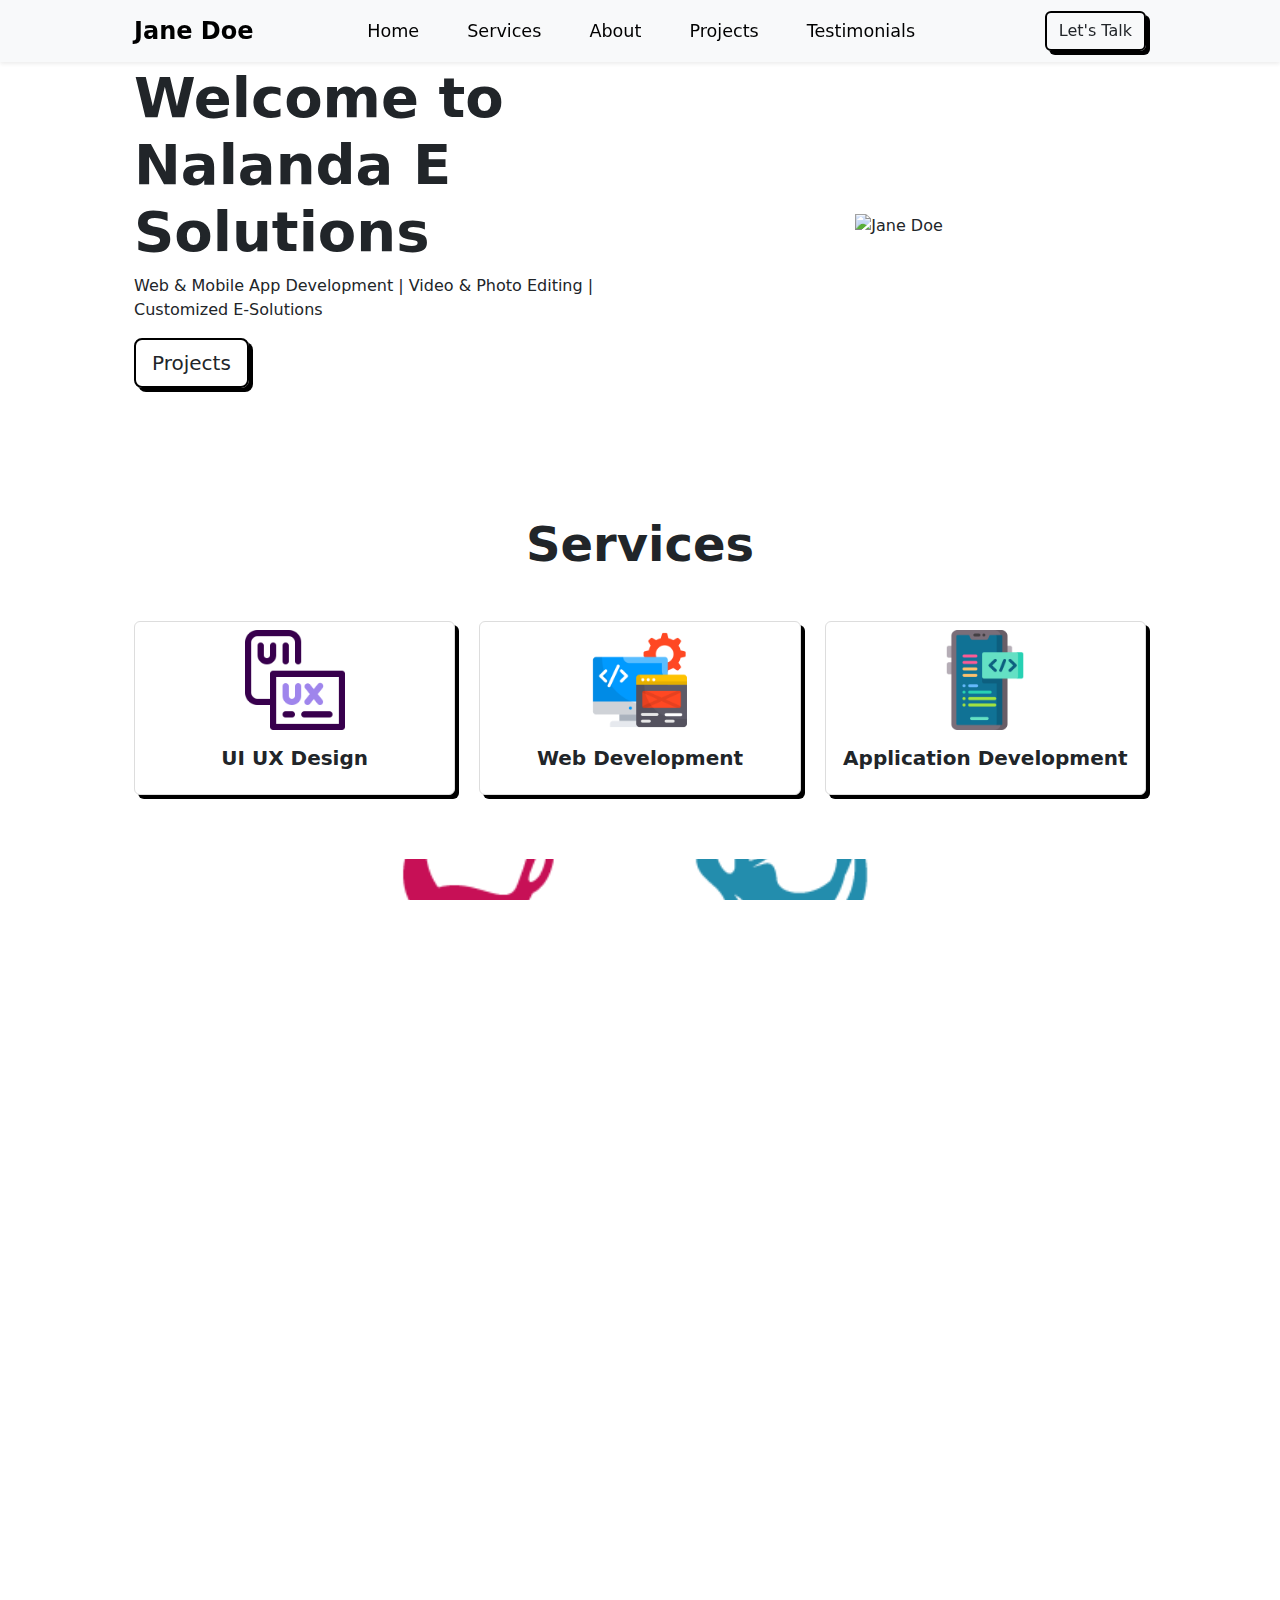
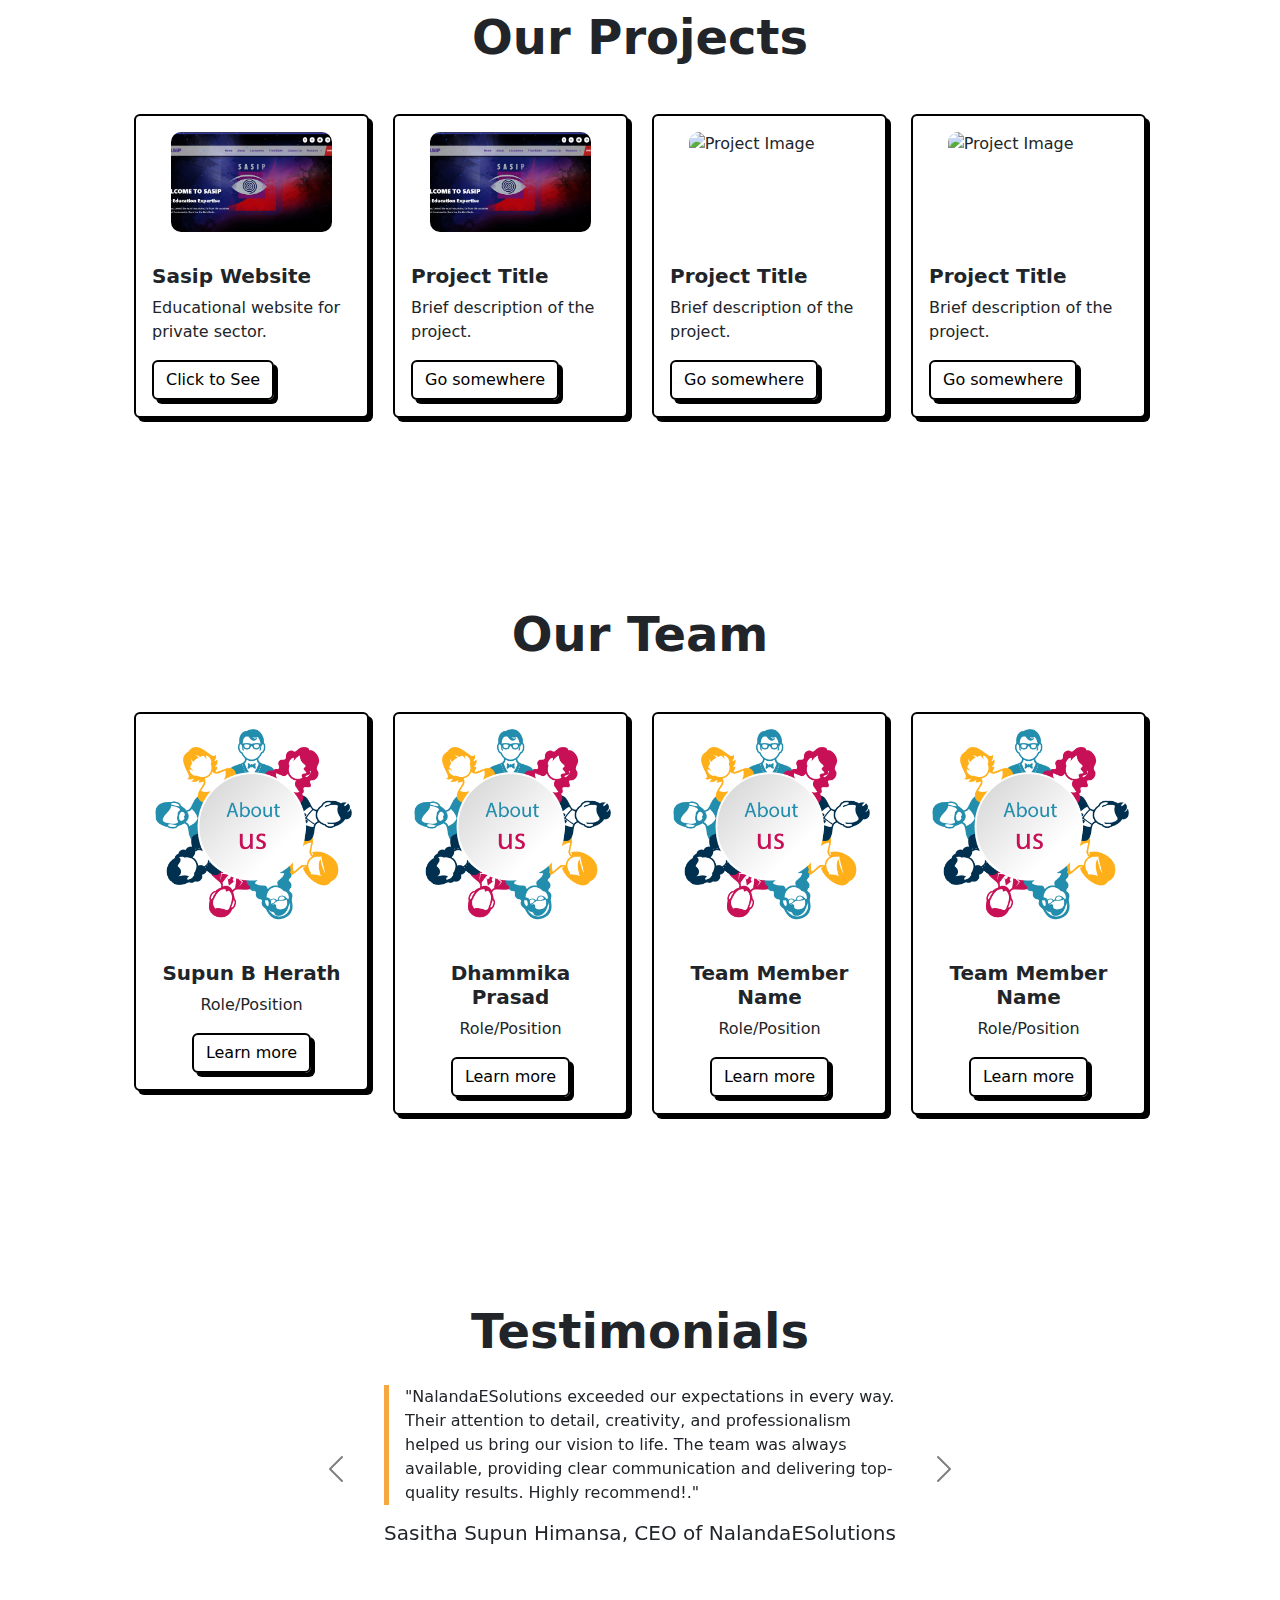
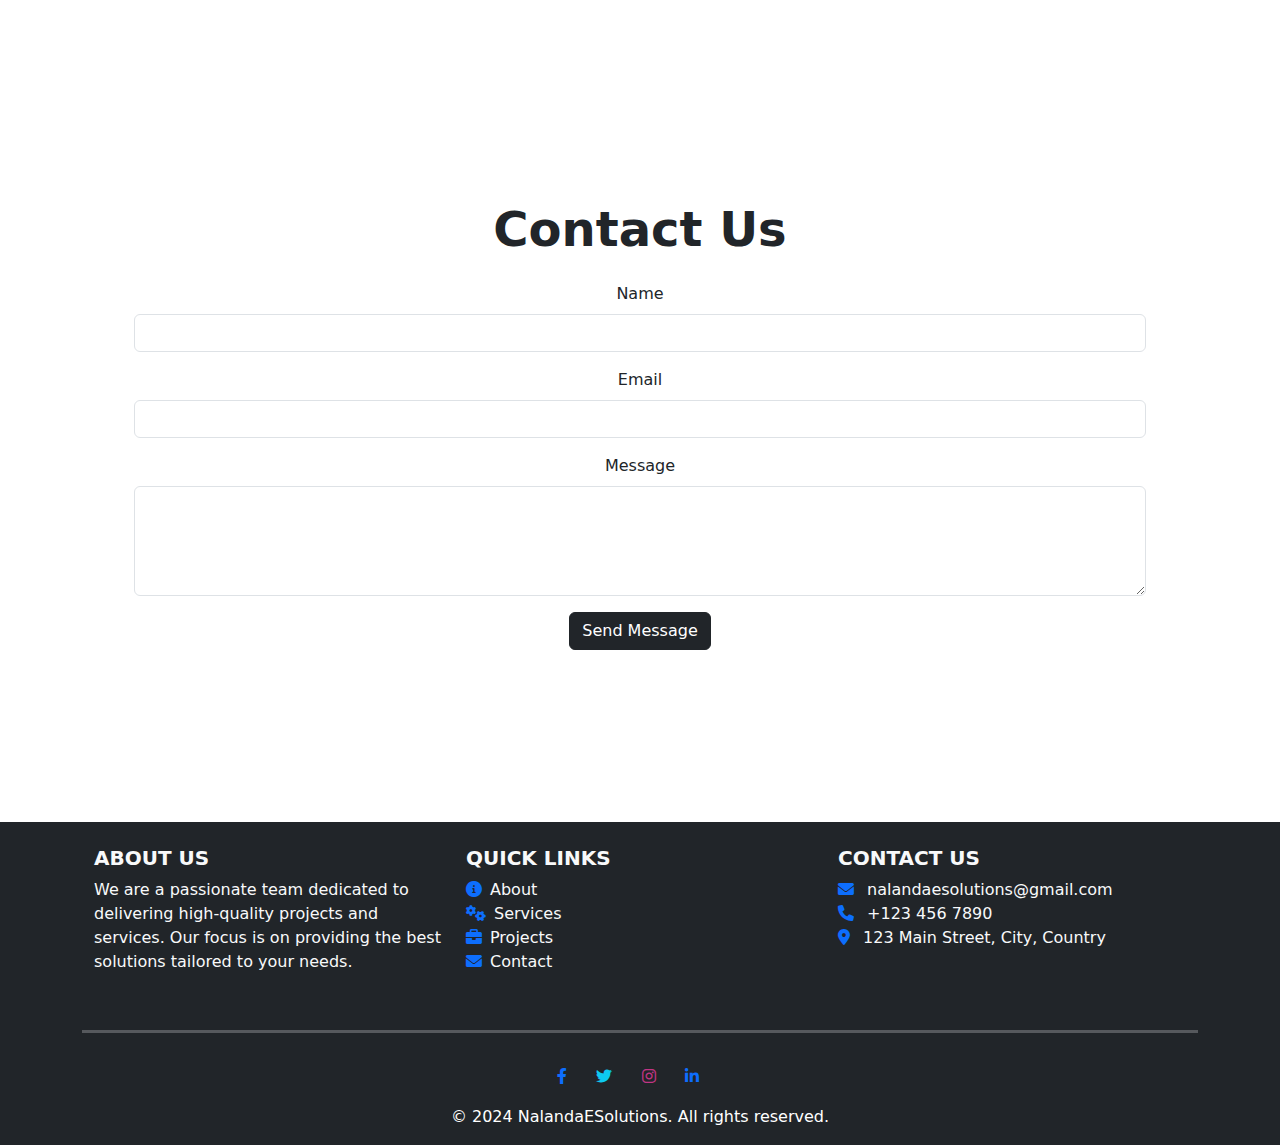
==== index.html @ 792a43df "dh" ====
<!DOCTYPE html>
<html lang="en">
  <head>
    <meta charset="UTF-8" />
    <meta name="viewport" content="width=device-width, initial-scale=1.0" />
    <title>Jane Doe - Portfolio</title>
    <link
      rel="stylesheet"
      href="https://cdn.jsdelivr.net/npm/bootstrap@5.3.0-alpha1/dist/css/bootstrap.min.css"
    />
    <link
      rel="stylesheet"
      href="https://cdn.jsdelivr.net/npm/bootstrap-icons@1.5.0/font/bootstrap-icons.css"
    />
    <link
      rel="stylesheet"
      href="https://cdnjs.cloudflare.com/ajax/libs/font-awesome/6.0.0-beta3/css/all.min.css"
    />
    <link rel="stylesheet" href="styles/styles.css" />
    <link rel="stylesheet" href="styles/heroStyles.scss" />

    <style>
      .services .card {
        text-align: center;
        border: 1px solid #ddd;
        transition: transform 0.2s;
      }

      .services .card:hover {
        transform: scale(1.05);
      }

      .about,
      .projects,
      .testimonials,
      .contact {
        padding: 60px 0;
      }

      footer {
        background-color: #e9ecef;
      }
    </style>
  </head>

  <body>
    <nav class="navbar navbar-expand-lg fixed-top shadow-sm bg-light">
      <div class="container-lg">
        <a class="navbar-brand fw-bold" href="#">Jane Doe</a>
        <button
          class="navbar-toggler"
          type="button"
          data-bs-toggle="collapse"
          data-bs-target="#navbarNav"
          aria-controls="navbarNav"
          aria-expanded="false"
          aria-label="Toggle navigation"
        >
          <span class="navbar-toggler-icon"></span>
        </button>
        <div class="collapse navbar-collapse" id="navbarNav">
          <ul class="navbar-nav mx-auto">
            <li class="nav-item">
              <a class="nav-link active" aria-current="page" href="#hero"
                >Home</a
              >
            </li>
            <li class="nav-item">
              <a class="nav-link" href="#services">Services</a>
            </li>
            <li class="nav-item">
              <a class="nav-link" href="#about">About</a>
            </li>
            <li class="nav-item">
              <a class="nav-link" href="#projects">Projects</a>
            </li>
            <li class="nav-item">
              <a class="nav-link" href="#testimonials">Testimonials</a>
            </li>
            <li class="nav-item">
              <a class="nav-link d-lg-none" href="#contact">Contact</a>
            </li>
          </ul>
          <a class="btn btn-outline-dark d-none d-lg-block" href="#contact"
            >Let's Talk</a
          >
        </div>
      </div>
    </nav>

    <section class="hero" id="hero">
      <div class="container-lg">
        <div class="row align-items-center">
          <div class="col-sm-6">
            <h2 class="display-4 fw-bold">
              Welcome to <br />
              Nalanda E Solutions
            </h2>
            <p>
              Web & Mobile App Development | Video & Photo Editing | Customized
              E-Solutions
            </p>
            <button class="btn btn-outline-dark btn-lg">Projects</button>
          </div>
          <div class="col-sm-6 text-center">
            <img src="./images//h1.svg" class="img-fluid" alt="Jane Doe" />
          </div>
        </div>
      </div>
    </section>

    <section class="services" id="services">
      <div class="container">
        <h2 class="display-5 fw-bold mb-4">Services</h2>
        <div class="row">
          <div class="col-lg col-sm-6 mt-4">
            <div class="card">
              <div class="d-flex justify-content-center pt-2">
                <img
                  class="bi bi-cup-hot-fill"
                  style="font-size: 40px"
                  src="./images/ui-ux.png"
                  alt=""
                  width="100px"
                  srcset=""
                />
              </div>

              <div class="card-body">
                <h5 class="card-title fw-bold">UI UX  Design</h5>
              
              </div>
            </div>
          </div>
          <div class="col-lg col-sm-6 mt-4">
            <div class="card">
              <div class="d-flex justify-content-center pt-2">
                <img
                  class="bi bi-cup-hot-fill"
                  style="font-size: 40px"
                  src="./images/webdesign.png"
                  alt=""
                  width="100px"
                  srcset=""
                />
              </div>

              <div class="card-body">
                <h5 class="card-title fw-bold">Web Development</h5>
              </div>
            </div>
          </div>
          <div class="col-lg col-sm-6 mt-4">
            <div class="card">
              <div class="d-flex justify-content-center pt-2">
                <img
                  class="bi bi-cup-hot-fill"
                  style="font-size: 40px"
                  src="./images/appDevelopment.png"
                  alt=""
                  width="100px"
                  srcset=""
                />
              </div>

              <div class="card-body">
                <h5 class="card-title fw-bold">Application Development</h5>
              </div>
            </div>
          </div>
        </div>
      </div>
    </section>

    <section class="about" id="about">
      <div class="container">
        <h2 class="display-5 fw-bold mb-4">About Us</h2>
        <p>
          Welcome to NalandaESolutions, where creativity meets innovation. We
          are a passionate team committed to delivering high-quality projects
          that make a lasting impact. Our goal is to provide cutting-edge
          solutions tailored to your unique needs. Whether it's web development,
          mobile app development, design, or consulting, we strive to exceed
          expectations and help our clients succeed in a constantly evolving
          digital landscape.
        </p>
        <p>
          At the core of our mission is a dedication to quality, collaboration,
          and customer satisfaction. We take pride in building innovative
          digital solutions that meet the highest standards. Let us help you
          turn your vision into reality with products and services that truly
          stand out. Together, we can transform your ideas into something
          remarkable.
        </p>
      </div>
    </section>

    <section class="projects" id="projects">
      <div class="container">
        <h2 class="display-5 fw-bold mb-4">Our Projects</h2>
        <div class="row">
          <div class="col-lg col-sm-6 mt-4">
            <div class="card">
              <img
                src="./images//sasip.png"
                class="card-img-top"
                alt="Project Image"
              />
              <div class="card-body">
                <h5 class="card-title fw-bold">Sasip Website</h5>
                <p class="card-text">Educational website for private sector.</p>
                <a href="#" class="btn btn-outline-dark">Click to See</a>
              </div>
            </div>
          </div>
          <div class="col-lg col-sm-6 mt-4">
            <div class="card">
              <img
                src="./images/sasip.png"
                class="card-img-top"
                alt="Project Image"
              />
              <div class="card-body">
                <h5 class="card-title fw-bold">Project Title</h5>
                <p class="card-text">Brief description of the project.</p>
                <a href="#" class="btn btn-outline-dark">Go somewhere</a>
              </div>
            </div>
          </div>
          <div class="col-lg col-sm-6 mt-4">
            <div class="card">
              <img
                src="https://codingyaar.com/wp-content/uploads/image-plcaeholder.png"
                class="card-img-top"
                alt="Project Image"
              />
              <div class="card-body">
                <h5 class="card-title fw-bold">Project Title</h5>
                <p class="card-text">Brief description of the project.</p>
                <a href="#" class="btn btn-outline-dark">Go somewhere</a>
              </div>
            </div>
          </div>
          <div class="col-lg col-sm-6 mt-4">
            <div class="card">
              <img
                src="https://codingyaar.com/wp-content/uploads/image-plcaeholder.png"
                class="card-img-top"
                alt="Project Image"
              />
              <div class="card-body">
                <h5 class="card-title fw-bold">Project Title</h5>
                <p class="card-text">Brief description of the project.</p>
                <a href="#" class="btn btn-outline-dark">Go somewhere</a>
              </div>
            </div>
          </div>
        </div>
      </div>
    </section>

    <section class="team" id="team">
      <div class="container">
        <h2 class="display-5 fw-bold mb-4">Our Team</h2>
        <div class="row">
          <!-- Team Member 1 -->
          <div class="col-lg col-sm-6 mt-4">
            <div class="card">
              <img
                src="./images/about-us.png"
                class="card-img-top"
                alt="Team Member Image"
              />
              <div class="card-body">
                <h5 class="card-title fw-bold">Supun B Herath</h5>
                <p class="card-text">Role/Position</p>
                <a href="#" class="btn btn-outline-dark">Learn more</a>
              </div>
            </div>
          </div>
          <!-- Team Member 2 -->
          <div class="col-lg col-sm-6 mt-4">
            <div class="card">
              <img
                src="./images/about-us.png"
                class="card-img-top"
                alt="Team Member Image"
              />
              <div class="card-body">
                <h5 class="card-title fw-bold">Dhammika Prasad</h5>
                <p class="card-text">Role/Position</p>
                <a href="#" class="btn btn-outline-dark">Learn more</a>
              </div>
            </div>
          </div>
          <!-- Team Member 3 -->
          <div class="col-lg col-sm-6 mt-4">
            <div class="card">
              <img
                src="./images/about-us.png"
                class="card-img-top"
                alt="Team Member Image"
              />
              <div class="card-body">
                <h5 class="card-title fw-bold">Team Member Name</h5>
                <p class="card-text">Role/Position</p>
                <a href="#" class="btn btn-outline-dark">Learn more</a>
              </div>
            </div>
          </div>
          <!-- Team Member 4 -->
          <div class="col-lg col-sm-6 mt-4">
            <div class="card">
              <img
                src="./images/about-us.png"
                class="card-img-top"
                alt="Team Member Image"
              />
              <div class="card-body">
                <h5 class="card-title fw-bold">Team Member Name</h5>
                <p class="card-text">Role/Position</p>
                <a href="#" class="btn btn-outline-dark">Learn more</a>
              </div>
            </div>
          </div>
        </div>
      </div>
    </section>

    <section class="testimonials" id="testimonials">
      <div class="container">
        <h2 class="display-5 fw-bold mb-4">Testimonials</h2>
        <div
          id="carouselExample"
          class="carousel slide carousel-dark carousel-fade"
        >
          <div class="carousel-inner">
            <div class="carousel-item active">
              <p>
                "NalandaESolutions exceeded our expectations in every way. Their
                attention to detail, creativity, and professionalism helped us
                bring our vision to life. The team was always available,
                providing clear communication and delivering top-quality
                results. Highly recommend!."
              </p>
              <h5>Sasitha Supun Himansa, CEO of NalandaESolutions</h5>
            </div>
            <div class="carousel-item">
              <p>
                "Working with NalandaESolutions was a game-changer for our
                business. From website development to mobile app solutions,
                their expertise transformed our digital presence. They are
                reliable, innovative, and a pleasure to work with."
              </p>
              <h5>Jane Smith</h5>
            </div>
            <div class="carousel-item">
              <p>
                "The NalandaESolutions team was fantastic from start to finish.
                They took the time to understand our unique needs and delivered
                a product that not only met but exceeded our expectations. Their
                mobile app development skills are top-notch, and we couldn’t be
                happier with the results!."
              </p>
              <h5>Michael Brown</h5>
            </div>
          </div>
          <button
            class="carousel-control-prev"
            type="button"
            data-bs-target="#carouselExample"
            data-bs-slide="prev"
          >
            <span class="carousel-control-prev-icon" aria-hidden="true"></span>
            <span class="visually-hidden">Previous</span>
          </button>
          <button
            class="carousel-control-next"
            type="button"
            data-bs-target="#carouselExample"
            data-bs-slide="next"
          >
            <span class="carousel-control-next-icon" aria-hidden="true"></span>
            <span class="visually-hidden">Next</span>
          </button>
        </div>
      </div>
    </section>

    <section class="contact" id="contact">
      <div class="container">
        <h2 class="display-5 fw-bold mb-4">Contact Us</h2>
        <form>
          <div class="mb-3">
            <label for="name" class="form-label">Name</label>
            <input type="text" class="form-control" id="name" required />
          </div>
          <div class="mb-3">
            <label for="email" class="form-label">Email</label>
            <input type="email" class="form-control" id="email" required />
          </div>
          <div class="mb-3">
            <label for="message" class="form-label">Message</label>
            <textarea
              class="form-control"
              id="message"
              rows="4"
              required
            ></textarea>
          </div>
          <button type="submit" class="btn btn-dark">Send Message</button>
        </form>
      </div>
    </section>

    <footer class="text-center text-lg-start bg-dark mt-5">
        <div class="container p-4">
            <div class="row">
                <!-- About Section -->
                <div class="col-lg-4 col-md-6 mb-4 mb-md-0">
                    <h5 class="text-uppercase fw-bold text-light">About Us</h5>
                    <p class="text-light">
                        We are a passionate team dedicated to delivering high-quality projects and services. Our focus is on providing the best solutions tailored to your needs.
                    </p>
                </div>
    
                <!-- Useful Links with Icons -->
                <div class="col-lg-4 col-md-6 mb-4 mb-md-0">
                    <h5 class="text-uppercase fw-bold text-light">Quick Links</h5>
                    <ul class="list-unstyled">
                        <li>
                            <a href="#about" class="text-light">
                                <i class="fas fa-info-circle me-2 text-primary"></i>About
                            </a>
                        </li>
                        <li>
                            <a href="#services" class="text-light">
                                <i class="fas fa-cogs me-2 text-primary"></i>Services
                            </a>
                        </li>
                        <li>
                            <a href="#projects" class="text-light">
                                <i class="fas fa-briefcase me-2 text-primary"></i>Projects
                            </a>
                        </li>
                        <li>
                            <a href="#contact" class="text-light">
                                <i class="fas fa-envelope me-2 text-primary"></i>Contact
                            </a>
                        </li>
                    </ul>
                </div>

                <!-- Contact Section -->
                <div class="col-lg-4 col-md-6 mb-4 mb-md-0">
                    <h5 class="text-uppercase fw-bold text-light">Contact Us</h5>
                    <ul class="list-unstyled">
                        <li>
                            <i class="fas fa-envelope me-2 text-primary"></i>
                            <a href="mailto:info@example.com" class="text-light">nalandaesolutions@gmail.com</a>
                        </li>
                        <li class="text-light">
                            <i class="fas fa-phone me-2 text-primary"></i> +123 456 7890
                        </li>
                        <li class="text-light">
                            <i class="fas fa-map-marker-alt me-2 text-primary"></i> 123 Main Street, City, Country
                        </li>
                    </ul>
                </div>
            </div>
        </div>
        <div class="container">
            <hr class="bg-light w-100 mx-auto" style="height: 3px; border: none;">
        </div>
    
        <!-- Social Media Links -->
        <div class="text-center bg-dark text-white p-3">
            <div class="mb-3">
                <a href="#" class="me-4 text-decoration-none">
                    <i class="fab fa-facebook-f text-primary"></i> 
                </a>
                <a href="#" class="me-4 text-decoration-none">
                    <i class="fab fa-twitter text-info"></i> 
                </a>
                <a href="#" class="me-4 text-decoration-none">
                    <i class="fab fa-instagram" style="color: #C13584;"></i> 
                </a>
                <a href="#" class="me-4 text-decoration-none">
                    <i class="fab fa-linkedin-in text-primary"></i>
                </a>
            </div>
            <p class="mb-0">&copy; 2024 NalandaESolutions. All rights reserved.</p>
        </div>
        
    </footer>

    <script src="https://cdn.jsdelivr.net/npm/@popperjs/core@2.11.6/dist/umd/popper.min.js"></script>
    <script src="https://cdn.jsdelivr.net/npm/bootstrap@5.3.0-alpha1/dist/js/bootstrap.min.js"></script>
  </body>
</html>
---- styles/styles.css ----
:root {
    --accent-color: #f5a841; /* Primary accent color */
  }
  
  /* General Section Styling */
  section [class^="container"] {
    padding: 4rem 2rem; /* Padding for all containers */
  }
  
  @media screen and (min-width: 1024px) {
    section [class^="container"] {
      padding: 4rem; /* Padding adjustment for larger screens */
    }
    nav [class^="container"] {
      padding: 0 4rem; /* Adjust navbar padding */
    }
  }
  
  /* Centering text for non-first sections */
  section:not(:first-of-type) {
    text-align: center;
  }
  
  /* Alternating background color for even sections */
  section:nth-child(2n) {
    background-color: #ffffff; /* Light blue background */
  }
  
  /* Link Styles */
  .container a {
    color: #000000; /* Default link color */
    text-decoration: none; /* Remove underline */
  }
  
  .container a:hover {
    color: var(--accent-color); /* Change color on hover */
  }
  
  /* Card and Button Styling */
  section .card,
  .btn-outline-dark {
    border: 2px solid #000000; /* Black border */
    box-shadow: 4px 4px #000000; /* Shadow effect */
    transition: all 0.4s; /* Smooth transition for hover effects */
  }
  
  .btn-outline-dark:hover {
    box-shadow: 4px 4px var(--accent-color); /* Change shadow color on hover */
  }
  
  /* Navbar Styles */
  .navbar {
    background-color: #ffffff; /* Navbar background */
  }
  
  .navbar-nav .nav-link {
    color: #000000; /* Default link color */
    font-size: 1.1rem; /* Font size */
    transition: all 0.5s; /* Smooth transition for hover effects */
  }
  
  .navbar-nav .nav-link:hover {
    color: var(--accent-color); /* Change color on hover */
  }
  
  @media screen and (min-width: 1024px) {
    .navbar-nav .nav-item {
      padding: 0 1rem; /* Padding for nav items */
    }
    .navbar-brand {
      font-size: 1.5rem; /* Larger brand font size */
    }
  }
  
  /* Hero Section Styles */
  section.hero {
     /* Space for the top of the hero section */
  }
  
  @media screen and (max-width: 576px) {
    section.hero {
      text-align: center; /* Center text on small screens */
    }
    section.hero img {
      width: 80%; /* Image width adjustment */
      margin: 0.5rem 0; /* Margin around images */
    }
  }
  
  /* Services Section Styles */
  section.services i {
    font-size: 2rem; /* Icon size */
    margin: 1rem auto 0; /* Margin for icons */
    border: 2px solid #000000; /* Border for icons */
    width: 4rem; /* Fixed width */
    height: 4rem; /* Fixed height */
    border-radius: 50%; /* Circular icons */
    display: flex; /* Flexbox for centering */
    align-items: center; /* Center items vertically */
    justify-content: center; /* Center items horizontally */
    background-color: var(--accent-color); /* Icon background color */
  }
  
  section .card {
    max-width: 22rem; /* Maximum card width */
    margin-inline: auto; /* Center cards */
  }
  
  /* About Section Styles */
  @media screen and (min-width: 1024px) {
    section.about .container,
    section.testimonials .container {
      width: 60%; /* Width for larger screens */
    }
  }
  
  /* Projects Section Styles */
  section.projects .card {
    max-width: 17rem; /* Maximum width for project cards */
    text-align: left; /* Left-align text */
  }
  
  section.projects .card img {
    max-width: 70%; /* Max width for images */
    margin: 1rem auto; /* Center images */
    object-fit: cover; /* Ensures the image covers the entire container */
    width: 100%; /* Make the image fill the container width */
    height: 100px; /* Set a fixed height for the images */
    border-radius: 10px; /* Optional: Add rounded corners */
  }

  
  /* Testimonials Section Styles */
  section.testimonials .carousel-control-prev,
  .carousel-control-next {
    width: 5%; /* Width for carousel controls */
  }
  
  section.testimonials .carousel-item p {
    max-width: 80%; /* Max width for testimonial text */
    border-left: 5px solid var(--accent-color); /* Left border for emphasis */
    padding-left: 1rem; /* Padding for text */
    text-align: left; /* Left-align text */
  }
  
  section.testimonials .carousel-item h5 {
    text-align: left; /* Left-align author names */
  }
  
  section.testimonials .carousel-item {
    display: flex; /* Flexbox for layout */
    flex-direction: column; /* Stack items vertically */
    align-items: center; /* Center items horizontally */
    justify-content: center; /* Center items vertically */
  }
  
  section.testimonials .carousel.carousel-fade .carousel-item {
    transition: opacity 0.5s; /* Fade transition */
  }
  
  /* Contact Section Styles */
  section.contact .social-media a {
    padding: 0 0.5rem; /* Padding for social media links */
    font-size: 1.3rem; /* Font size */
  }

  .about {
    background-image: url('../images/about-us.png'); /* Replace with your image URL */
    background-size: cover; /* Ensures the background covers the whole section */
    background-position: center; /* Centers the background image */
    background-attachment: fixed; /* Keeps the background image fixed */
    padding: 4rem 0; /* Adjust the padding as needed */
    color: #fff; /* Change text color for better readability */
}
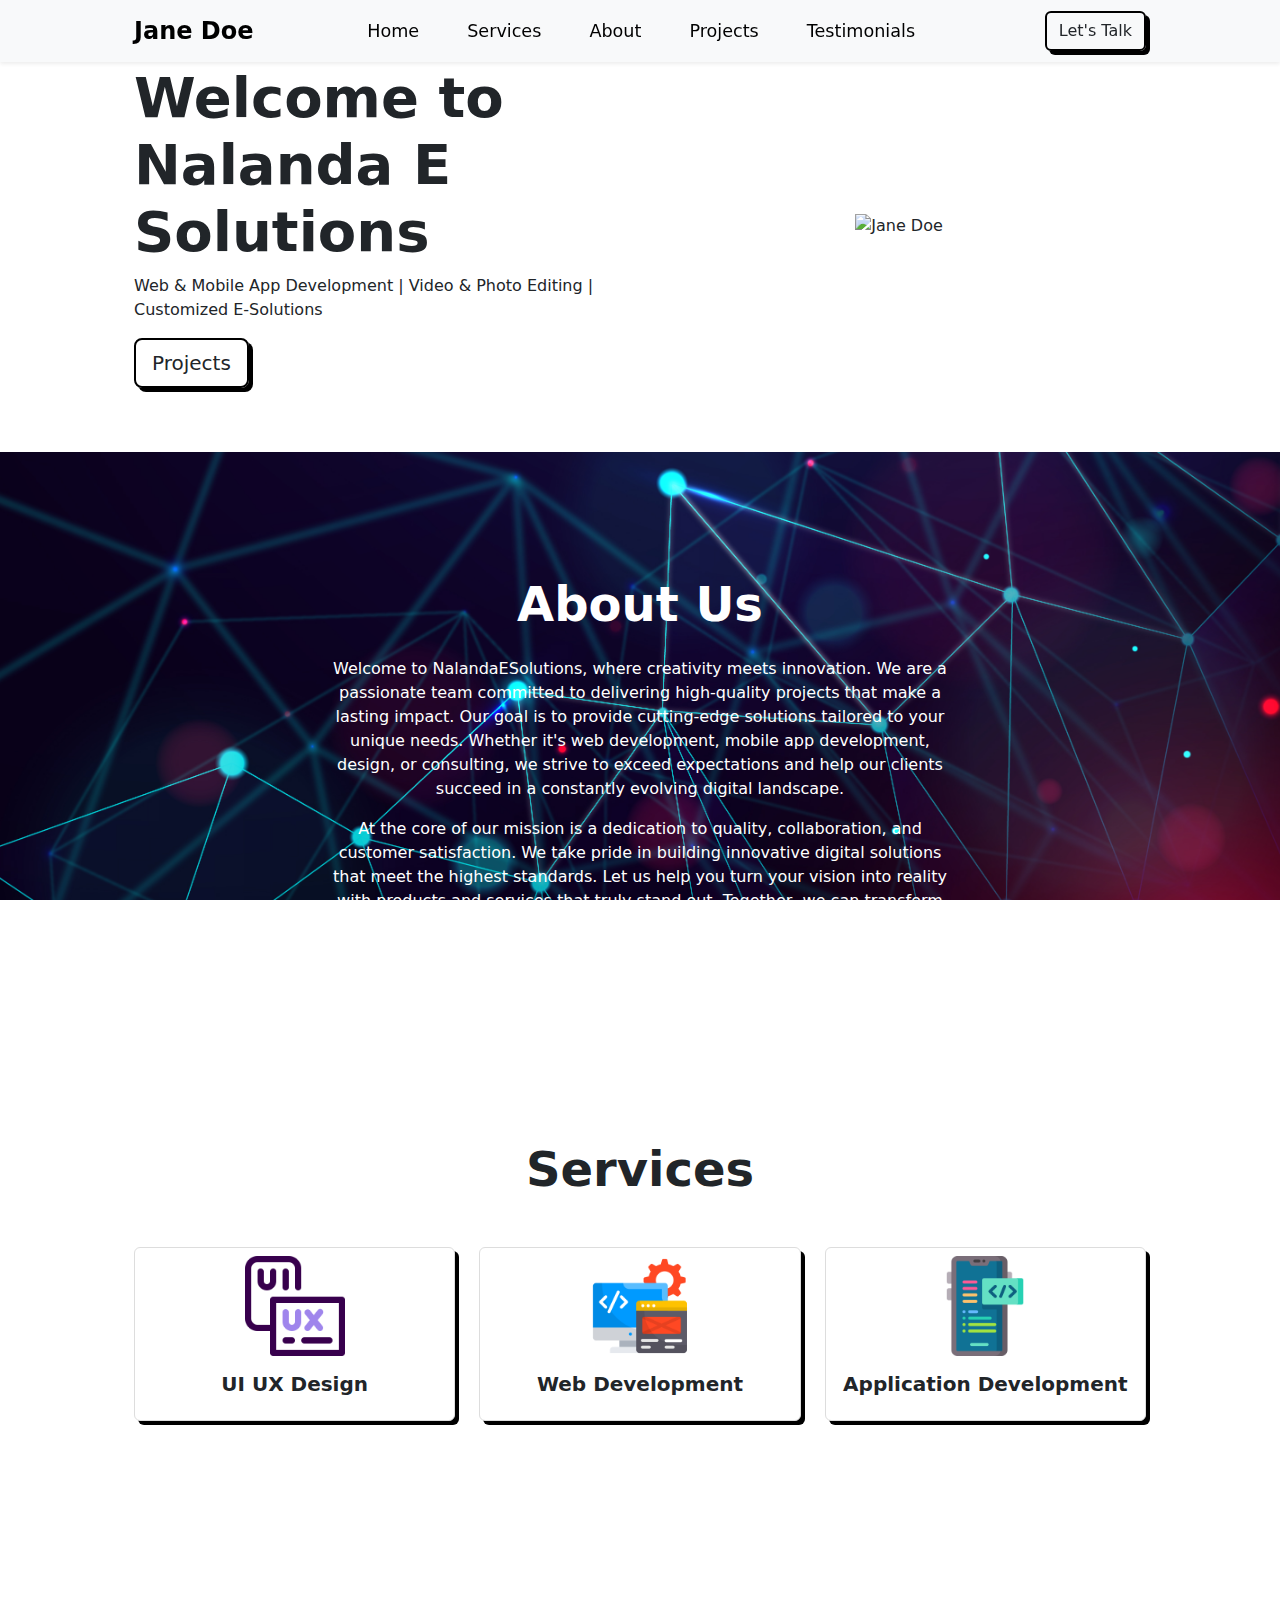
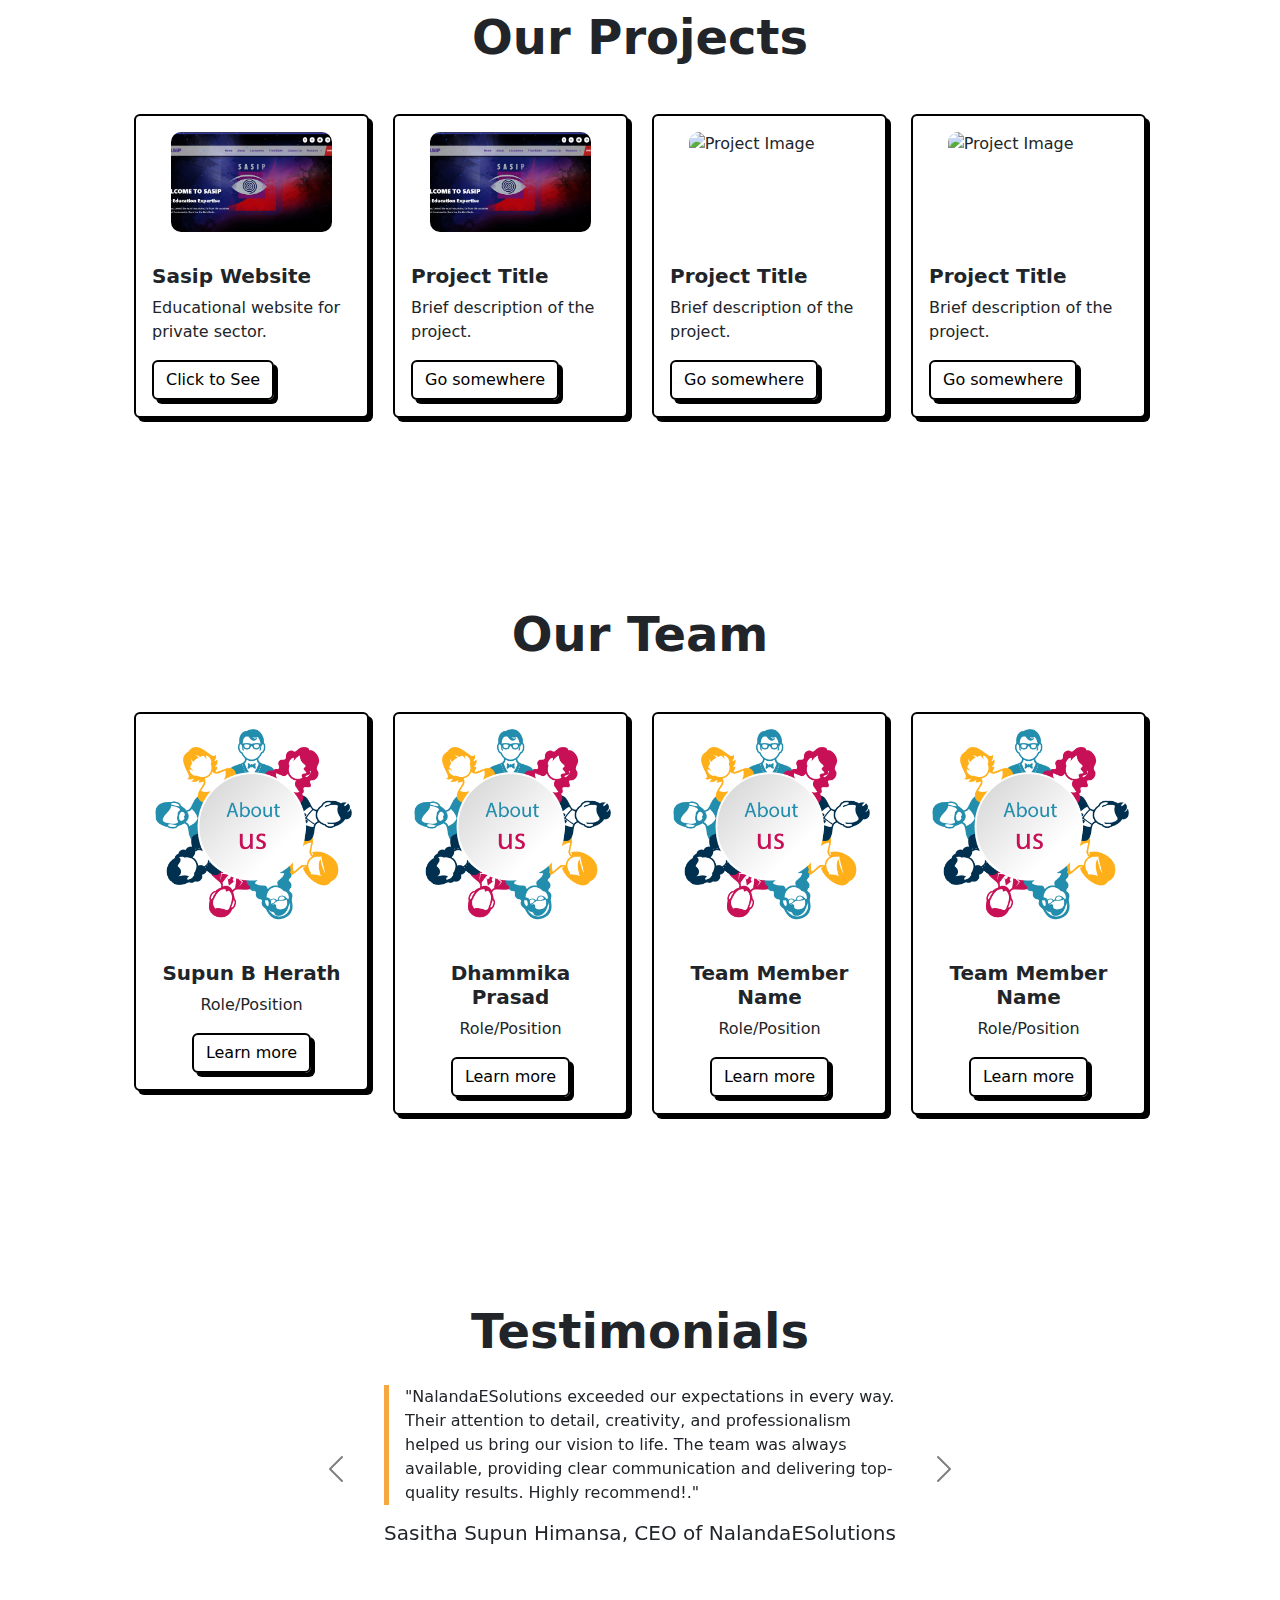
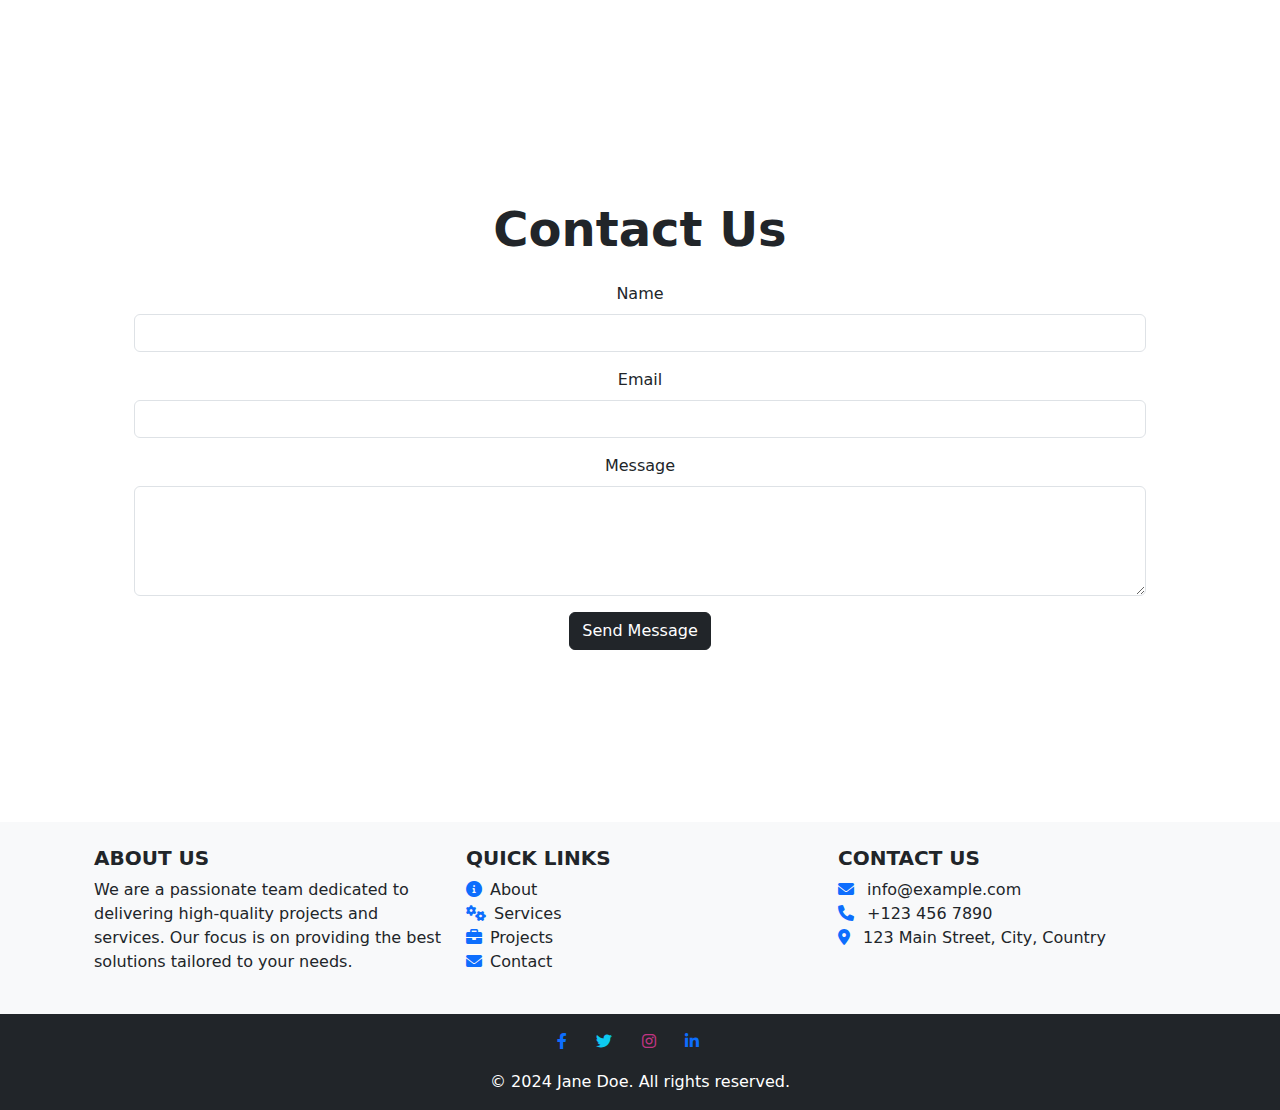
==== commit caff68e3: "supun" ====
--- a/index.html
+++ b/index.html
@@ -109,69 +109,7 @@
       </div>
     </section>
 
-    <section class="services" id="services">
-      <div class="container">
-        <h2 class="display-5 fw-bold mb-4">Services</h2>
-        <div class="row">
-          <div class="col-lg col-sm-6 mt-4">
-            <div class="card">
-              <div class="d-flex justify-content-center pt-2">
-                <img
-                  class="bi bi-cup-hot-fill"
-                  style="font-size: 40px"
-                  src="./images/ui-ux.png"
-                  alt=""
-                  width="100px"
-                  srcset=""
-                />
-              </div>
-
-              <div class="card-body">
-                <h5 class="card-title fw-bold">UI UX  Design</h5>
-              
-              </div>
-            </div>
-          </div>
-          <div class="col-lg col-sm-6 mt-4">
-            <div class="card">
-              <div class="d-flex justify-content-center pt-2">
-                <img
-                  class="bi bi-cup-hot-fill"
-                  style="font-size: 40px"
-                  src="./images/webdesign.png"
-                  alt=""
-                  width="100px"
-                  srcset=""
-                />
-              </div>
-
-              <div class="card-body">
-                <h5 class="card-title fw-bold">Web Development</h5>
-              </div>
-            </div>
-          </div>
-          <div class="col-lg col-sm-6 mt-4">
-            <div class="card">
-              <div class="d-flex justify-content-center pt-2">
-                <img
-                  class="bi bi-cup-hot-fill"
-                  style="font-size: 40px"
-                  src="./images/appDevelopment.png"
-                  alt=""
-                  width="100px"
-                  srcset=""
-                />
-              </div>
-
-              <div class="card-body">
-                <h5 class="card-title fw-bold">Application Development</h5>
-              </div>
-            </div>
-          </div>
-        </div>
-      </div>
-    </section>
-
+    
     <section class="about" id="about">
       <div class="container">
         <h2 class="display-5 fw-bold mb-4">About Us</h2>
@@ -195,6 +133,71 @@
       </div>
     </section>
 
+    
+    <section class="services" id="services">
+      <div class="container">
+        <h2 class="display-5 fw-bold mb-4">Services</h2>
+        <div class="row">
+          <div class="col-lg col-sm-6 mt-4">
+            <div class="card">
+              <div class="d-flex justify-content-center pt-2">
+                <img
+                  class="bi bi-cup-hot-fill"
+                  style="font-size: 40px"
+                  src="./images/ui-ux.png"
+                  alt=""
+                  width="100px"
+                  srcset=""
+                />
+              </div>
+
+              <div class="card-body">
+                <h5 class="card-title fw-bold">UI UX  Design</h5>
+              
+              </div>
+            </div>
+          </div>
+          <div class="col-lg col-sm-6 mt-4">
+            <div class="card">
+              <div class="d-flex justify-content-center pt-2">
+                <img
+                  class="bi bi-cup-hot-fill"
+                  style="font-size: 40px"
+                  src="./images/webdesign.png"
+                  alt=""
+                  width="100px"
+                  srcset=""
+                />
+              </div>
+
+              <div class="card-body">
+                <h5 class="card-title fw-bold">Web Development</h5>
+              </div>
+            </div>
+          </div>
+          <div class="col-lg col-sm-6 mt-4">
+            <div class="card">
+              <div class="d-flex justify-content-center pt-2">
+                <img
+                  class="bi bi-cup-hot-fill"
+                  style="font-size: 40px"
+                  src="./images/appDevelopment.png"
+                  alt=""
+                  width="100px"
+                  srcset=""
+                />
+              </div>
+
+              <div class="card-body">
+                <h5 class="card-title fw-bold">Application Development</h5>
+              </div>
+            </div>
+          </div>
+        </div>
+      </div>
+    </section>
+
+
     <section class="projects" id="projects">
       <div class="container">
         <h2 class="display-5 fw-bold mb-4">Our Projects</h2>
@@ -413,85 +416,86 @@
       </div>
     </section>
 
-    <footer class="text-center text-lg-start bg-dark mt-5">
-        <div class="container p-4">
-            <div class="row">
-                <!-- About Section -->
-                <div class="col-lg-4 col-md-6 mb-4 mb-md-0">
-                    <h5 class="text-uppercase fw-bold text-light">About Us</h5>
-                    <p class="text-light">
-                        We are a passionate team dedicated to delivering high-quality projects and services. Our focus is on providing the best solutions tailored to your needs.
-                    </p>
-                </div>
-    
-                <!-- Useful Links with Icons -->
-                <div class="col-lg-4 col-md-6 mb-4 mb-md-0">
-                    <h5 class="text-uppercase fw-bold text-light">Quick Links</h5>
-                    <ul class="list-unstyled">
-                        <li>
-                            <a href="#about" class="text-light">
-                                <i class="fas fa-info-circle me-2 text-primary"></i>About
-                            </a>
-                        </li>
-                        <li>
-                            <a href="#services" class="text-light">
-                                <i class="fas fa-cogs me-2 text-primary"></i>Services
-                            </a>
-                        </li>
-                        <li>
-                            <a href="#projects" class="text-light">
-                                <i class="fas fa-briefcase me-2 text-primary"></i>Projects
-                            </a>
-                        </li>
-                        <li>
-                            <a href="#contact" class="text-light">
-                                <i class="fas fa-envelope me-2 text-primary"></i>Contact
-                            </a>
-                        </li>
-                    </ul>
-                </div>
-
-                <!-- Contact Section -->
-                <div class="col-lg-4 col-md-6 mb-4 mb-md-0">
-                    <h5 class="text-uppercase fw-bold text-light">Contact Us</h5>
-                    <ul class="list-unstyled">
-                        <li>
-                            <i class="fas fa-envelope me-2 text-primary"></i>
-                            <a href="mailto:info@example.com" class="text-light">nalandaesolutions@gmail.com</a>
-                        </li>
-                        <li class="text-light">
-                            <i class="fas fa-phone me-2 text-primary"></i> +123 456 7890
-                        </li>
-                        <li class="text-light">
-                            <i class="fas fa-map-marker-alt me-2 text-primary"></i> 123 Main Street, City, Country
-                        </li>
-                    </ul>
-                </div>
-            </div>
-        </div>
-        <div class="container">
-            <hr class="bg-light w-100 mx-auto" style="height: 3px; border: none;">
-        </div>
-    
-        <!-- Social Media Links -->
-        <div class="text-center bg-dark text-white p-3">
-            <div class="mb-3">
-                <a href="#" class="me-4 text-decoration-none">
-                    <i class="fab fa-facebook-f text-primary"></i> 
+    <footer class="text-center text-lg-start bg-light mt-5">
+      <div class="container p-4">
+        <div class="row">
+          <!-- About Section -->
+          <div class="col-lg-4 col-md-6 mb-4 mb-md-0">
+            <h5 class="text-uppercase fw-bold">About Us</h5>
+            <p>
+              We are a passionate team dedicated to delivering high-quality
+              projects and services. Our focus is on providing the best
+              solutions tailored to your needs.
+            </p>
+          </div>
+
+          <!-- Useful Links with Icons -->
+          <div class="col-lg-4 col-md-6 mb-4 mb-md-0">
+            <h5 class="text-uppercase fw-bold">Quick Links</h5>
+            <ul class="list-unstyled">
+              <li>
+                <a href="#about" class="text-dark">
+                  <i class="fas fa-info-circle me-2 text-primary"></i>About
                 </a>
-                <a href="#" class="me-4 text-decoration-none">
-                    <i class="fab fa-twitter text-info"></i> 
+              </li>
+              <li>
+                <a href="#services" class="text-dark">
+                  <i class="fas fa-cogs me-2 text-primary"></i>Services
                 </a>
-                <a href="#" class="me-4 text-decoration-none">
-                    <i class="fab fa-instagram" style="color: #C13584;"></i> 
+              </li>
+              <li>
+                <a href="#projects" class="text-dark">
+                  <i class="fas fa-briefcase me-2 text-primary"></i>Projects
                 </a>
-                <a href="#" class="me-4 text-decoration-none">
-                    <i class="fab fa-linkedin-in text-primary"></i>
+              </li>
+              <li>
+                <a href="#contact" class="text-dark">
+                  <i class="fas fa-envelope me-2 text-primary"></i>Contact
                 </a>
-            </div>
-            <p class="mb-0">&copy; 2024 NalandaESolutions. All rights reserved.</p>
-        </div>
-        
+              </li>
+            </ul>
+          </div>
+
+          <!-- Contact Section -->
+          <div class="col-lg-4 col-md-6 mb-4 mb-md-0">
+            <h5 class="text-uppercase fw-bold">Contact Us</h5>
+            <ul class="list-unstyled">
+              <li>
+                <i class="fas fa-envelope me-2 text-primary"></i>
+                <a href="mailto:info@example.com" class="text-dark"
+                  >info@example.com</a
+                >
+              </li>
+              <li>
+                <i class="fas fa-phone me-2 text-primary"></i> +123 456 7890
+              </li>
+              <li>
+                <i class="fas fa-map-marker-alt me-2 text-primary"></i> 123 Main
+                Street, City, Country
+              </li>
+            </ul>
+          </div>
+        </div>
+      </div>
+
+      <!-- Social Media Links -->
+      <div class="text-center bg-dark text-white p-3">
+        <div class="mb-3">
+          <a href="#" class="me-4 text-decoration-none">
+            <i class="fab fa-facebook-f text-primary"></i>
+          </a>
+          <a href="#" class="me-4 text-decoration-none">
+            <i class="fab fa-twitter text-info"></i>
+          </a>
+          <a href="#" class="me-4 text-decoration-none">
+            <i class="fab fa-instagram" style="color: #c13584"></i>
+          </a>
+          <a href="#" class="me-4 text-decoration-none">
+            <i class="fab fa-linkedin-in text-primary"></i>
+          </a>
+        </div>
+        <p class="mb-0">&copy; 2024 Jane Doe. All rights reserved.</p>
+      </div>
     </footer>
 
     <script src="https://cdn.jsdelivr.net/npm/@popperjs/core@2.11.6/dist/umd/popper.min.js"></script>
--- a/styles/styles.css
+++ b/styles/styles.css
@@ -165,9 +165,8 @@
   }
 
   .about {
-    background-image: url('../images/about-us.png'); /* Replace with your image URL */
+    background-image: url('../images/bg2.jpg'); /* Replace with your image URL */
     background-size: cover; /* Ensures the background covers the whole section */
-    background-position: center; /* Centers the background image */
     background-attachment: fixed; /* Keeps the background image fixed */
     padding: 4rem 0; /* Adjust the padding as needed */
     color: #fff; /* Change text color for better readability */
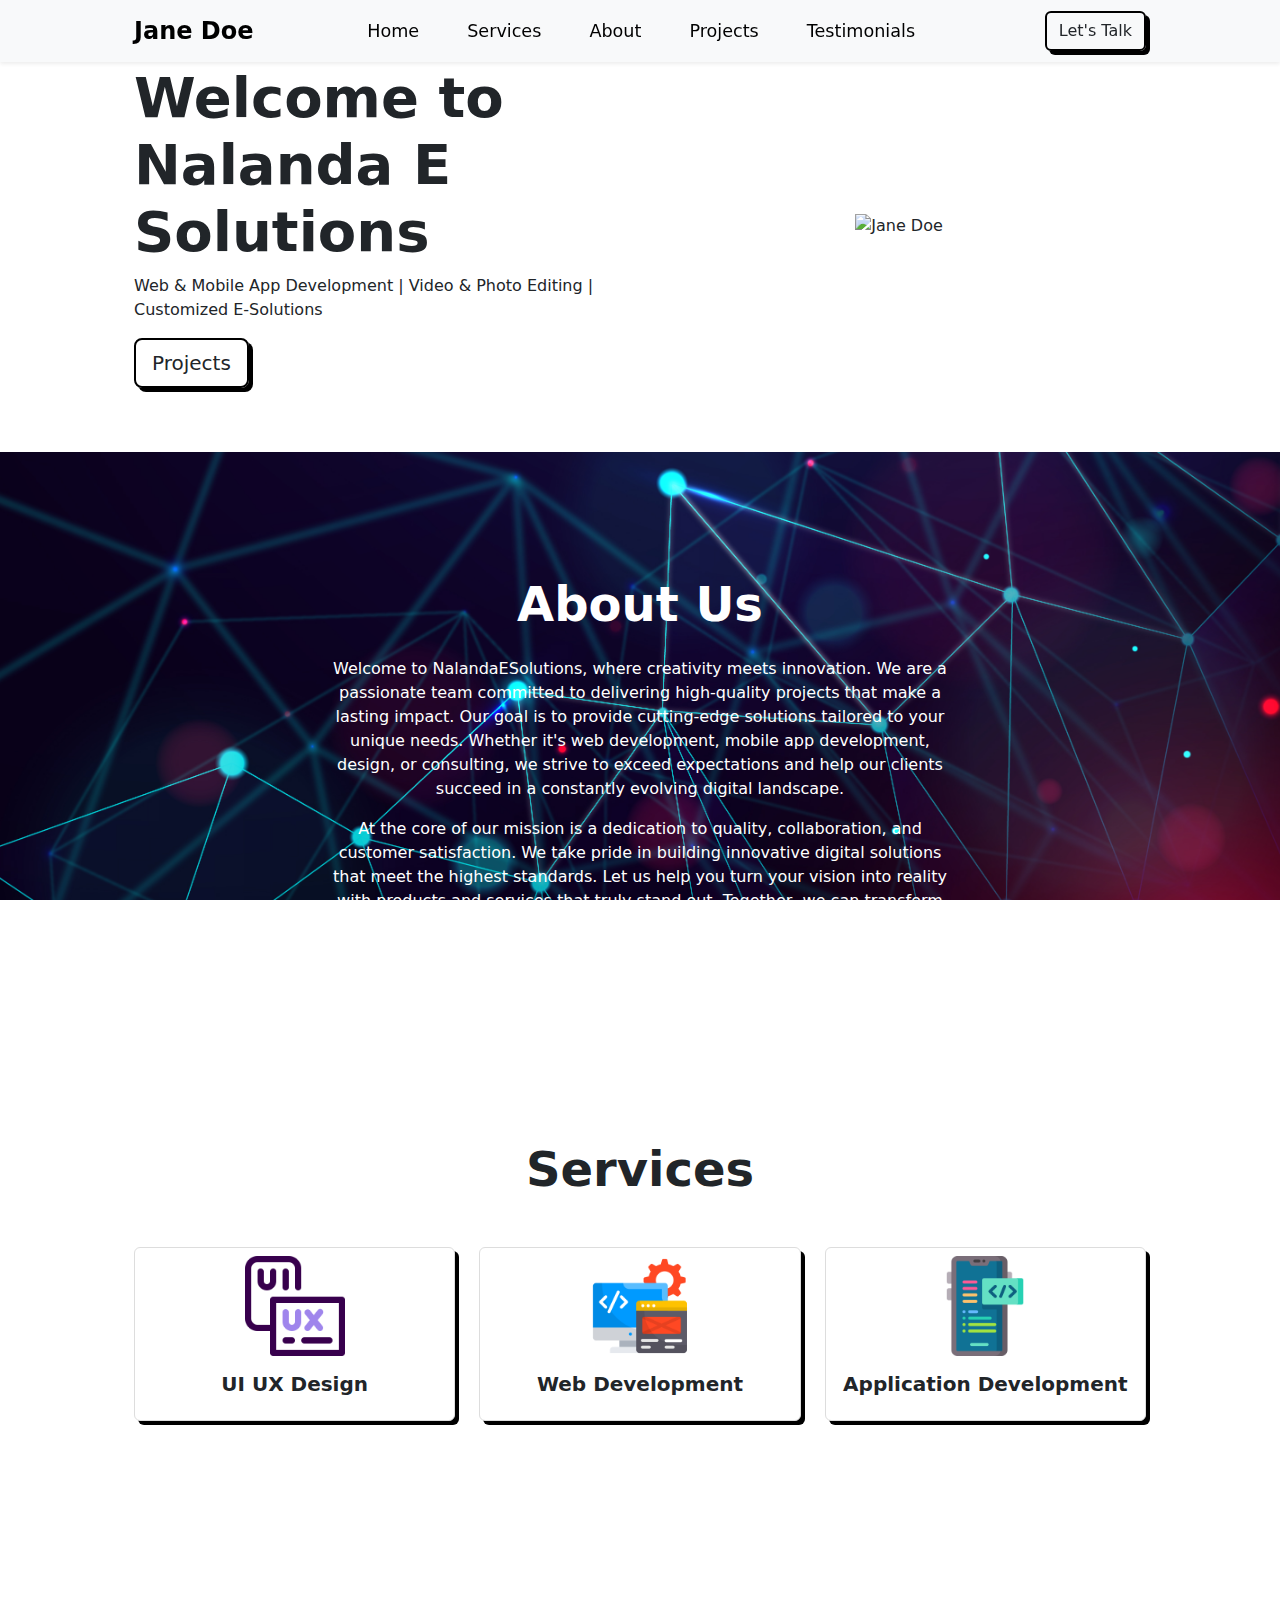
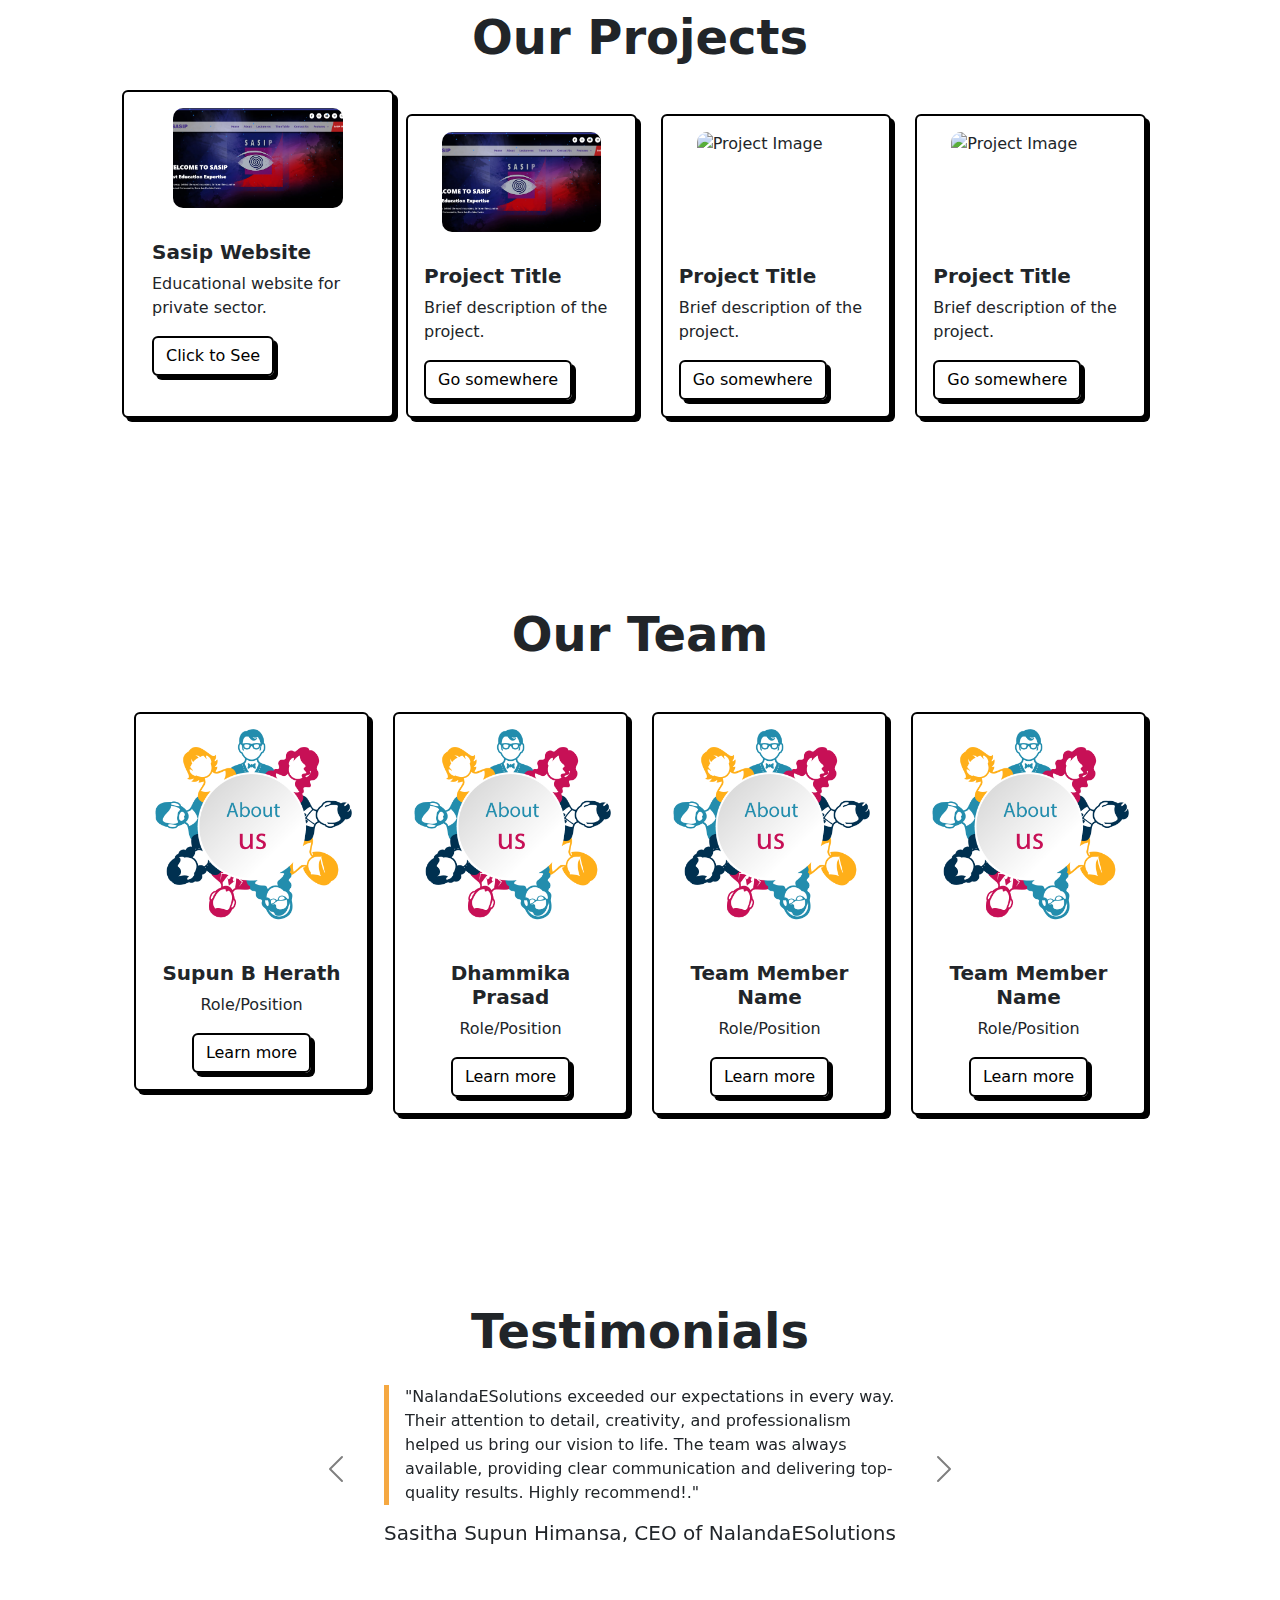
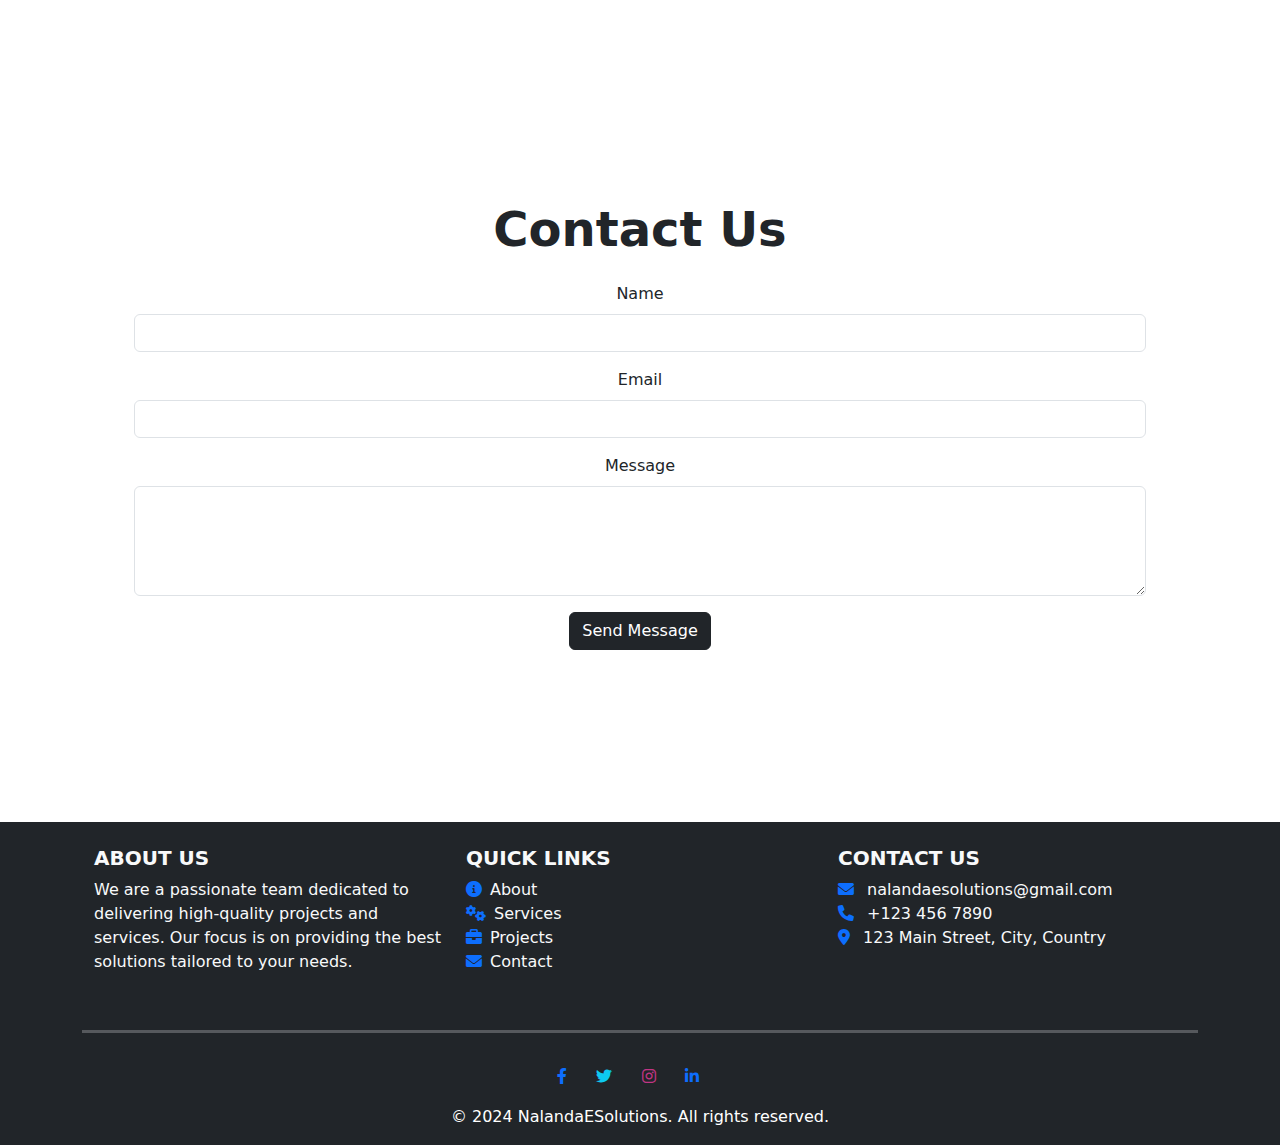
==== commit 9fe4ca2d: "Merge branch 'Dhammika' of https://github.com/SupunBHerath/Nalanda-e-Solutions" ====
--- a/index.html
+++ b/index.html
@@ -152,8 +152,7 @@
               </div>
 
               <div class="card-body">
-                <h5 class="card-title fw-bold">UI UX  Design</h5>
-              
+                <h5 class="card-title fw-bold">UI UX Design</h5>
               </div>
             </div>
           </div>
@@ -202,18 +201,16 @@
       <div class="container">
         <h2 class="display-5 fw-bold mb-4">Our Projects</h2>
         <div class="row">
-          <div class="col-lg col-sm-6 mt-4">
-            <div class="card">
-              <img
-                src="./images//sasip.png"
-                class="card-img-top"
-                alt="Project Image"
-              />
-              <div class="card-body">
-                <h5 class="card-title fw-bold">Sasip Website</h5>
-                <p class="card-text">Educational website for private sector.</p>
-                <a href="#" class="btn btn-outline-dark">Click to See</a>
-              </div>
+          <div class="card hover-card-effect">
+            <img
+              src="./images/sasip.png"
+              class="card-img-top"
+              alt="Project Image"
+            />
+            <div class="card-body">
+              <h5 class="card-title fw-bold">Sasip Website</h5>
+              <p class="card-text">Educational website for private sector.</p>
+              <a href="#" class="btn btn-outline-dark">Click to See</a>
             </div>
           </div>
           <div class="col-lg col-sm-6 mt-4">
@@ -416,13 +413,13 @@
       </div>
     </section>
 
-    <footer class="text-center text-lg-start bg-light mt-5">
+    <footer class="text-center text-lg-start bg-dark mt-5">
       <div class="container p-4">
         <div class="row">
           <!-- About Section -->
           <div class="col-lg-4 col-md-6 mb-4 mb-md-0">
-            <h5 class="text-uppercase fw-bold">About Us</h5>
-            <p>
+            <h5 class="text-uppercase fw-bold text-light">About Us</h5>
+            <p class="text-light">
               We are a passionate team dedicated to delivering high-quality
               projects and services. Our focus is on providing the best
               solutions tailored to your needs.
@@ -431,25 +428,25 @@
 
           <!-- Useful Links with Icons -->
           <div class="col-lg-4 col-md-6 mb-4 mb-md-0">
-            <h5 class="text-uppercase fw-bold">Quick Links</h5>
+            <h5 class="text-uppercase fw-bold text-light">Quick Links</h5>
             <ul class="list-unstyled">
               <li>
-                <a href="#about" class="text-dark">
+                <a href="#about" class="text-light">
                   <i class="fas fa-info-circle me-2 text-primary"></i>About
                 </a>
               </li>
               <li>
-                <a href="#services" class="text-dark">
+                <a href="#services" class="text-light">
                   <i class="fas fa-cogs me-2 text-primary"></i>Services
                 </a>
               </li>
               <li>
-                <a href="#projects" class="text-dark">
+                <a href="#projects" class="text-light">
                   <i class="fas fa-briefcase me-2 text-primary"></i>Projects
                 </a>
               </li>
               <li>
-                <a href="#contact" class="text-dark">
+                <a href="#contact" class="text-light">
                   <i class="fas fa-envelope me-2 text-primary"></i>Contact
                 </a>
               </li>
@@ -458,24 +455,27 @@
 
           <!-- Contact Section -->
           <div class="col-lg-4 col-md-6 mb-4 mb-md-0">
-            <h5 class="text-uppercase fw-bold">Contact Us</h5>
+            <h5 class="text-uppercase fw-bold text-light">Contact Us</h5>
             <ul class="list-unstyled">
               <li>
                 <i class="fas fa-envelope me-2 text-primary"></i>
-                <a href="mailto:info@example.com" class="text-dark"
-                  >info@example.com</a
+                <a href="mailto:info@example.com" class="text-light"
+                  >nalandaesolutions@gmail.com</a
                 >
               </li>
-              <li>
+              <li class="text-light">
                 <i class="fas fa-phone me-2 text-primary"></i> +123 456 7890
               </li>
-              <li>
+              <li class="text-light">
                 <i class="fas fa-map-marker-alt me-2 text-primary"></i> 123 Main
                 Street, City, Country
               </li>
             </ul>
           </div>
         </div>
+      </div>
+      <div class="container">
+        <hr class="bg-light w-100 mx-auto" style="height: 3px; border: none" />
       </div>
 
       <!-- Social Media Links -->
@@ -494,7 +494,7 @@
             <i class="fab fa-linkedin-in text-primary"></i>
           </a>
         </div>
-        <p class="mb-0">&copy; 2024 Jane Doe. All rights reserved.</p>
+        <p class="mb-0">&copy; 2024 NalandaESolutions. All rights reserved.</p>
       </div>
     </footer>
 
--- a/styles/styles.css
+++ b/styles/styles.css
@@ -170,7 +170,42 @@
     background-attachment: fixed; /* Keeps the background image fixed */
     padding: 4rem 0; /* Adjust the padding as needed */
     color: #fff; /* Change text color for better readability */
-}
+  }
+
+  .hover-card-effect {
+    position: relative;
+    overflow: hidden;
+    transition: transform 0.3s ease-in-out;
+}
+
+.hover-card-effect::before {
+    content: "";
+    position: absolute;
+    top: 0;
+    right: -100%; /* Start off-screen */
+    height: 100%;
+    width: 100%;
+    background-color: rgba(0, 0, 0, 0.2); /* Semi-transparent effect */
+    transition: right 0.4s ease-in-out; /* Smooth sliding effect */
+}
+
+.hover-card-effect:hover::before {
+    right: 0; /* Slide in from the right on hover */
+}
+
+.hover-card-effect img {
+    transition: transform 0.4s ease-in-out;
+}
+
+.hover-card-effect:hover img {
+    transform: scale(1.05); /* Slight zoom on hover */
+}
+
+.hover-card-effect .card-body {
+    position: relative;
+    z-index: 2; /* Ensure the card content is above the sliding effect */
+}
+
 
 
   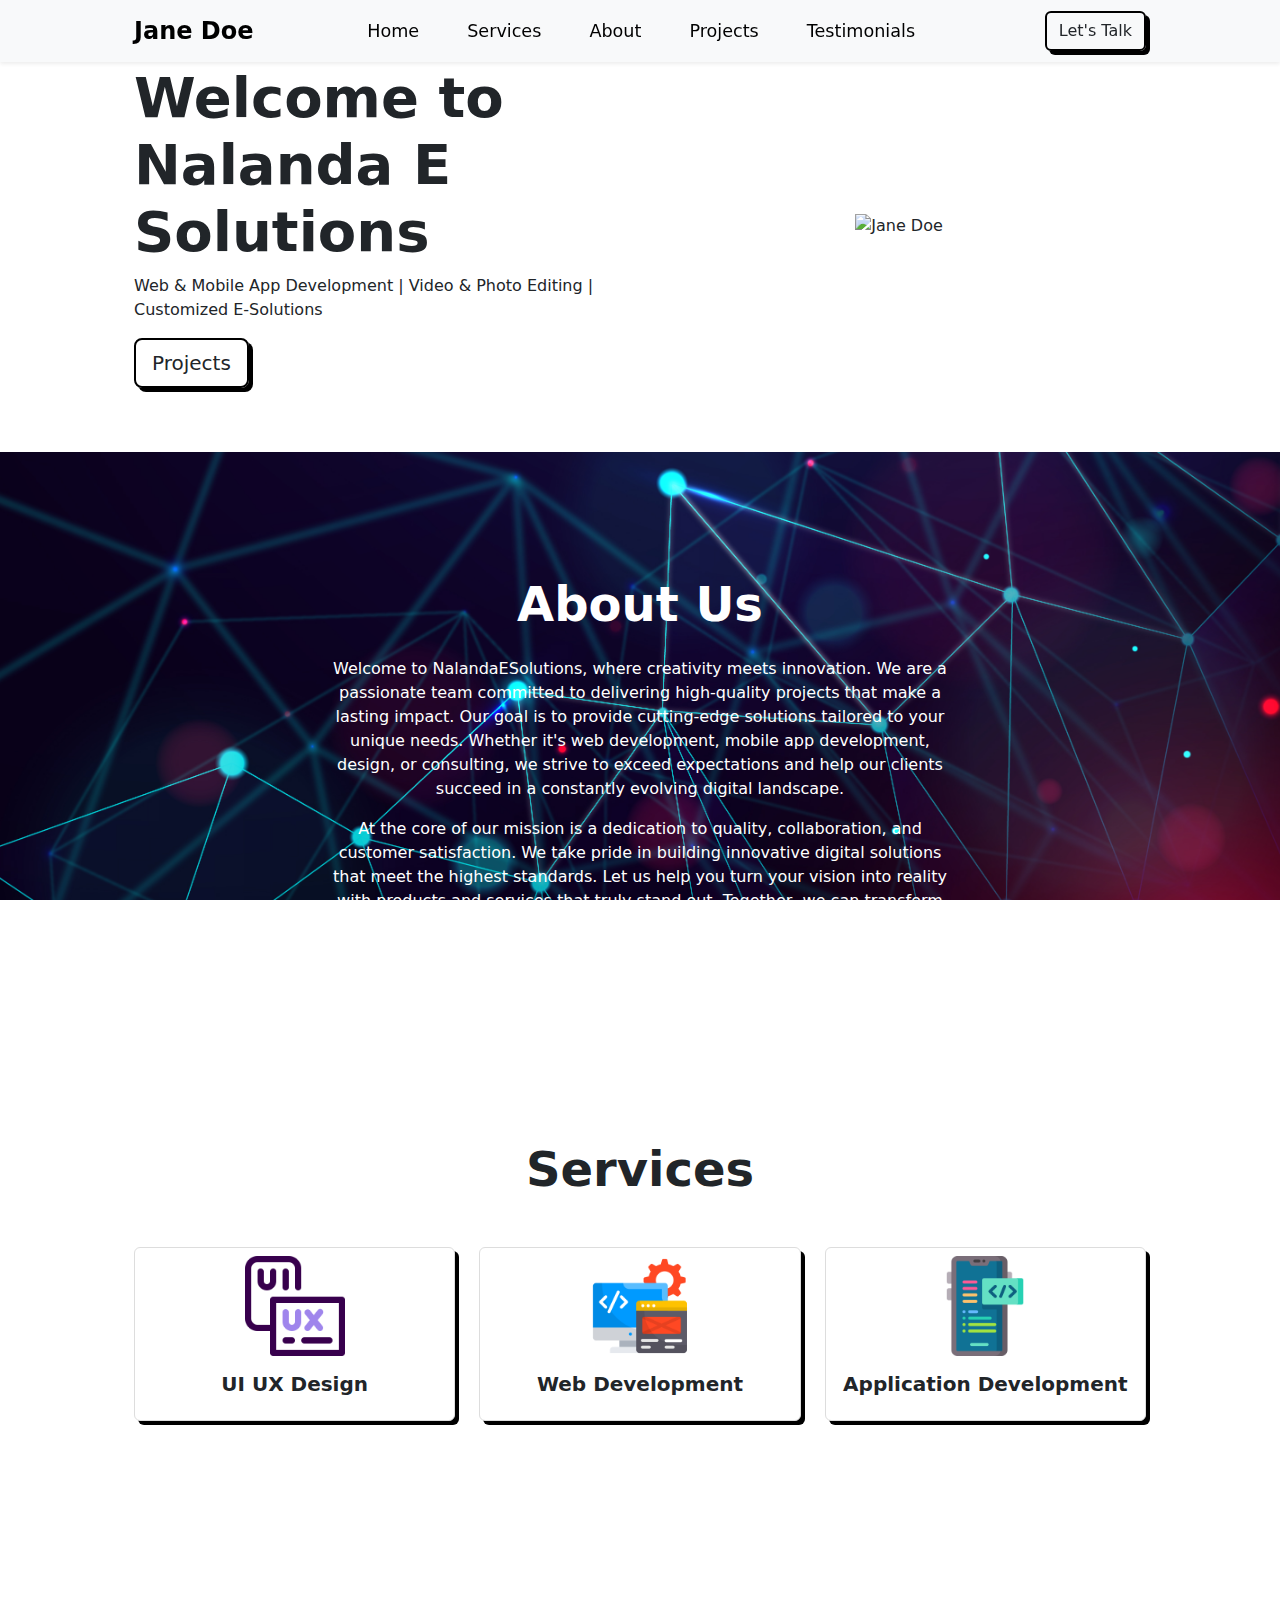
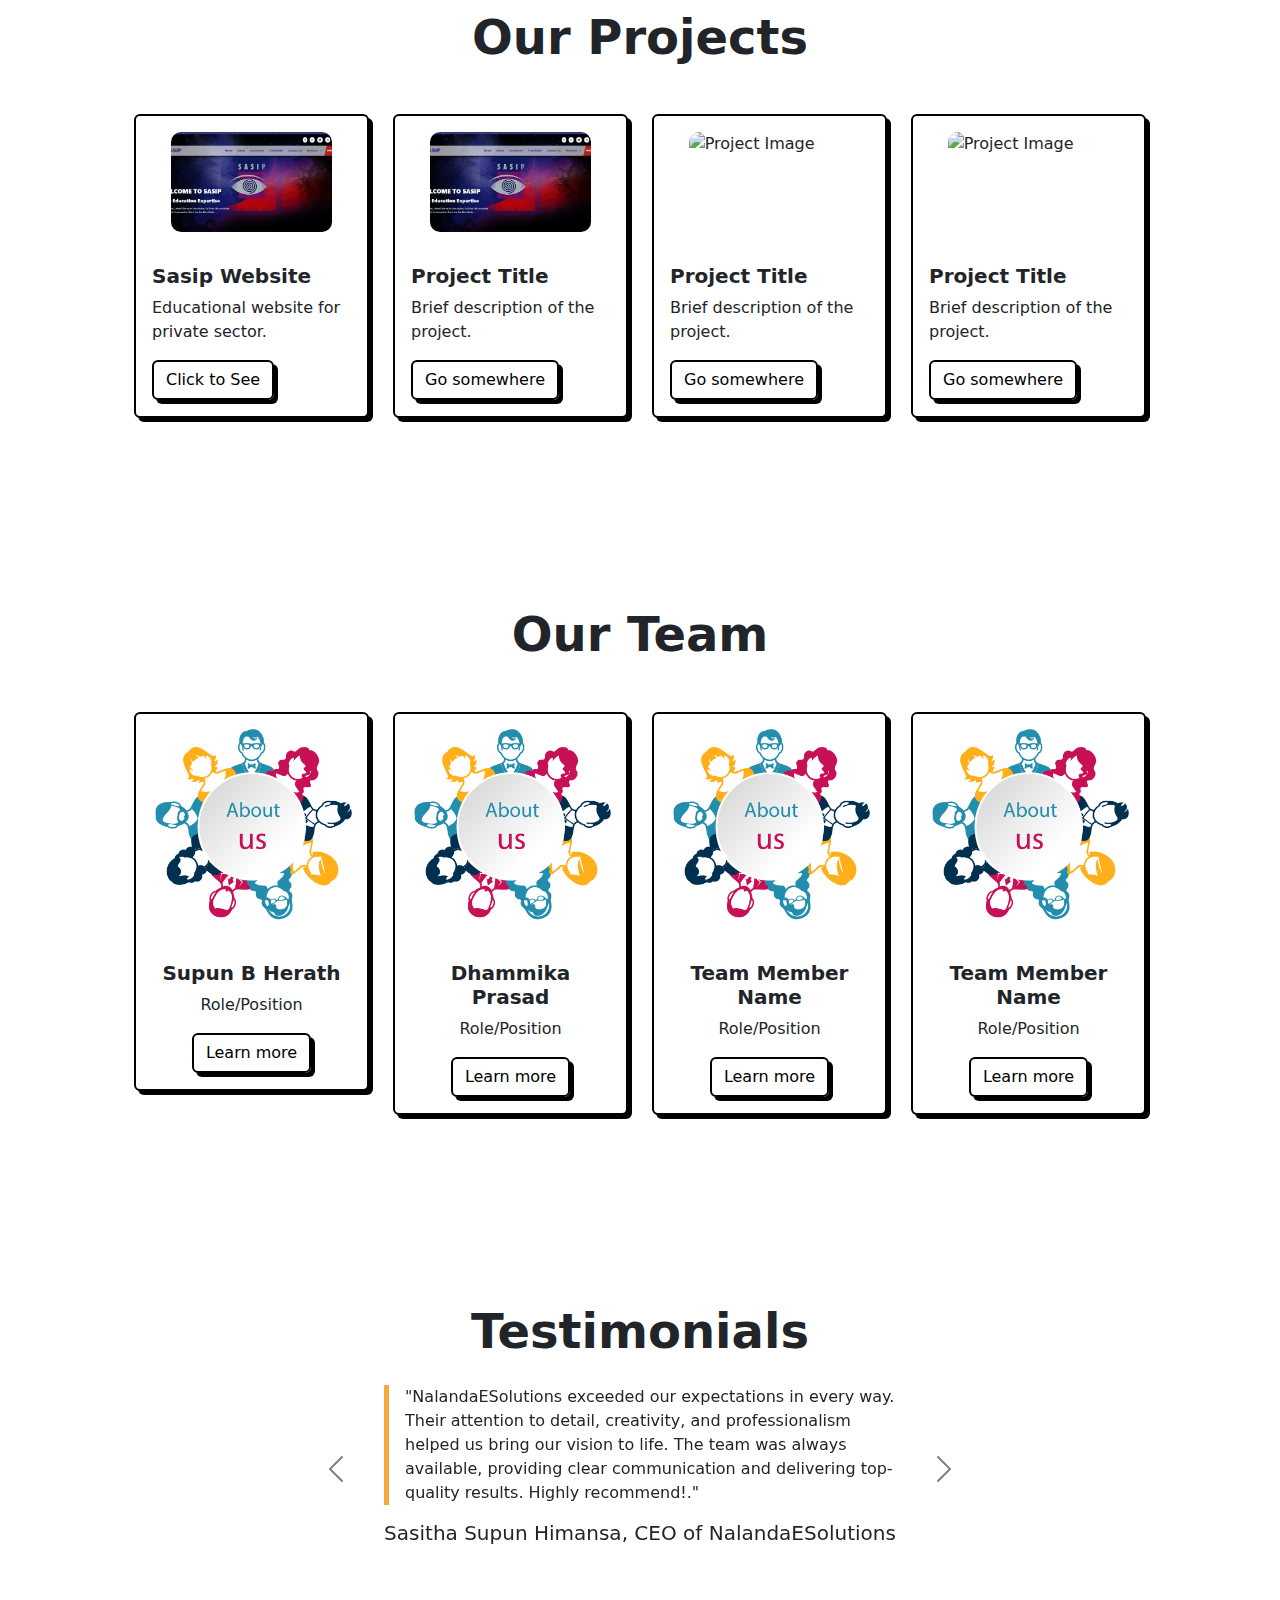
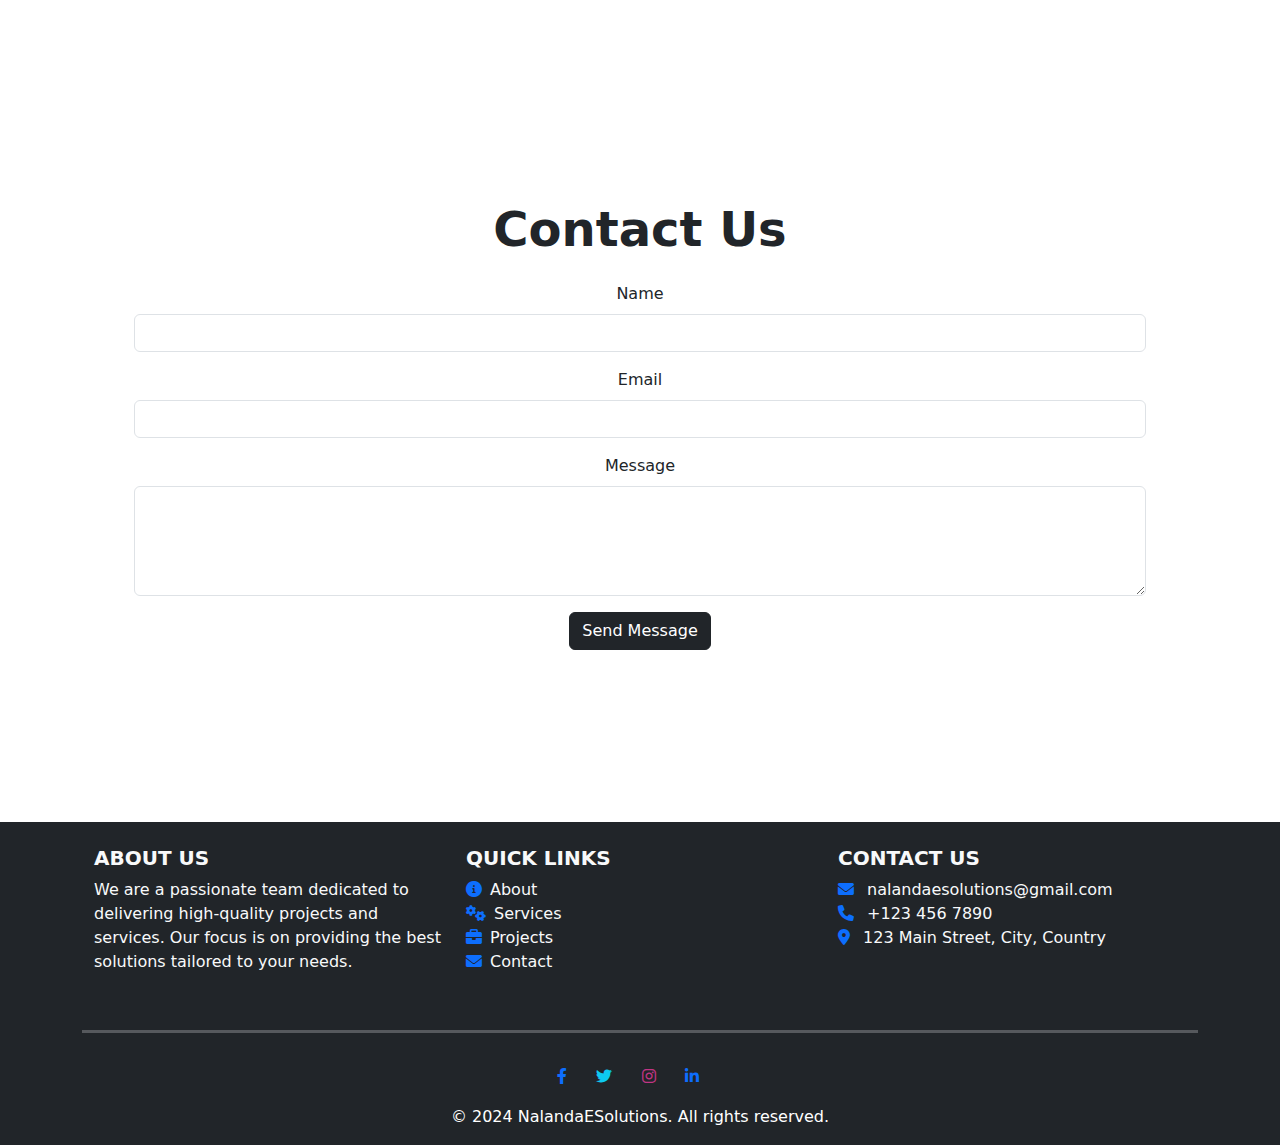
==== commit 613953b4: ".." ====
--- a/index.html
+++ b/index.html
@@ -109,7 +109,6 @@
       </div>
     </section>
 
-    
     <section class="about" id="about">
       <div class="container">
         <h2 class="display-5 fw-bold mb-4">About Us</h2>
@@ -133,7 +132,6 @@
       </div>
     </section>
 
-    
     <section class="services" id="services">
       <div class="container">
         <h2 class="display-5 fw-bold mb-4">Services</h2>
@@ -196,25 +194,26 @@
       </div>
     </section>
 
-
     <section class="projects" id="projects">
       <div class="container">
         <h2 class="display-5 fw-bold mb-4">Our Projects</h2>
         <div class="row">
-          <div class="card hover-card-effect">
-            <img
-              src="./images/sasip.png"
-              class="card-img-top"
-              alt="Project Image"
-            />
-            <div class="card-body">
-              <h5 class="card-title fw-bold">Sasip Website</h5>
-              <p class="card-text">Educational website for private sector.</p>
-              <a href="#" class="btn btn-outline-dark">Click to See</a>
-            </div>
-          </div>
-          <div class="col-lg col-sm-6 mt-4">
-            <div class="card">
+          <div class="col-lg col-sm-6 mt-4">
+            <div class="card hover-card-effect">
+              <img
+                src="./images/sasip.png"
+                class="card-img-top"
+                alt="Project Image"
+              />
+              <div class="card-body">
+                <h5 class="card-title fw-bold">Sasip Website</h5>
+                <p class="card-text">Educational website for private sector.</p>
+                <a href="#" class="btn btn-outline-dark">Click to See</a>
+              </div>
+            </div>
+          </div>
+          <div class="col-lg col-sm-6 mt-4">
+            <div class="card hover-card-effect">
               <img
                 src="./images/sasip.png"
                 class="card-img-top"
@@ -228,7 +227,7 @@
             </div>
           </div>
           <div class="col-lg col-sm-6 mt-4">
-            <div class="card">
+            <div class="card hover-card-effect">
               <img
                 src="https://codingyaar.com/wp-content/uploads/image-plcaeholder.png"
                 class="card-img-top"
@@ -242,7 +241,7 @@
             </div>
           </div>
           <div class="col-lg col-sm-6 mt-4">
-            <div class="card">
+            <div class="card hover-card-effect">
               <img
                 src="https://codingyaar.com/wp-content/uploads/image-plcaeholder.png"
                 class="card-img-top"
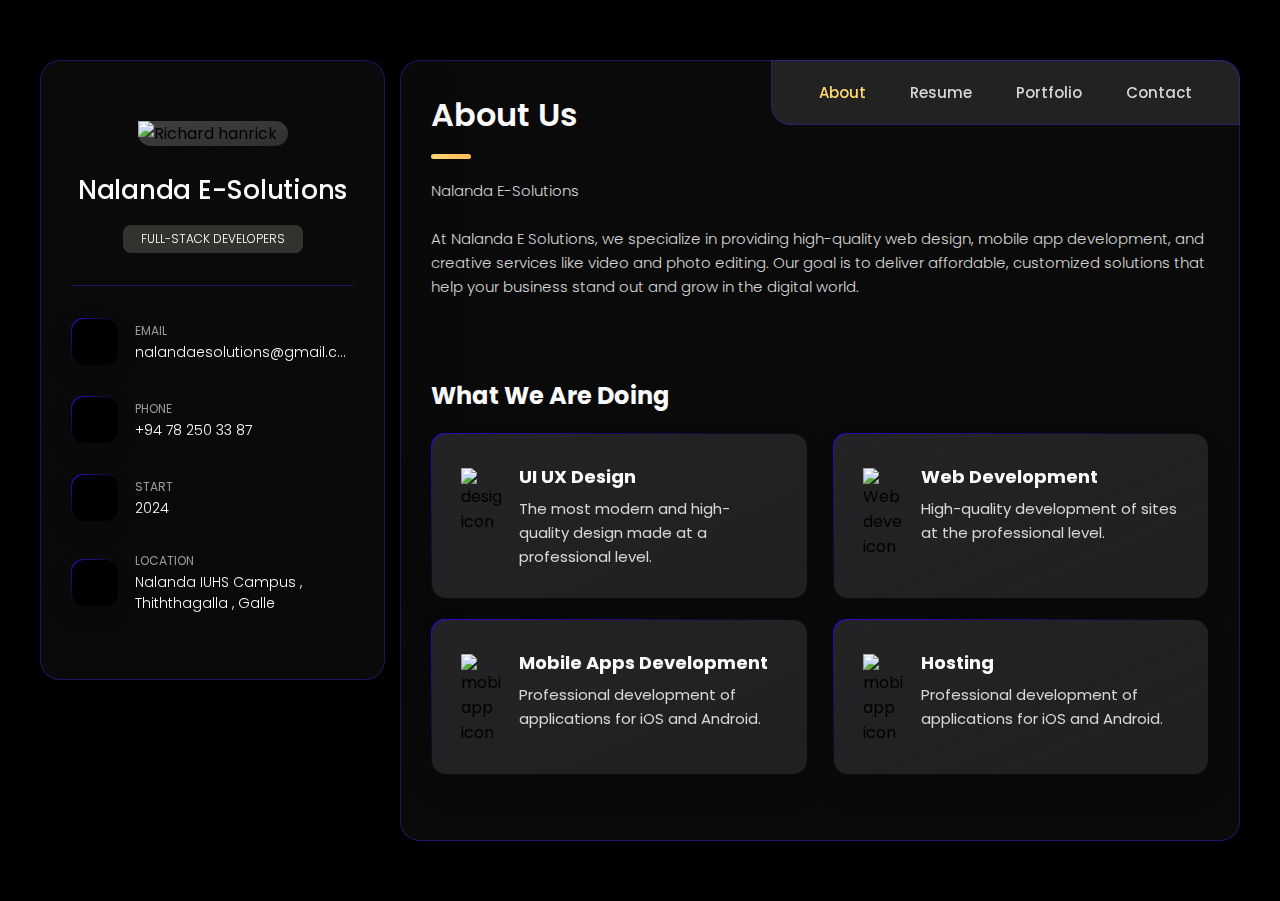
==== commit 1f393063: "update" ====
--- a/index.html
+++ b/index.html
@@ -2,502 +2,1072 @@
 <html lang="en">
   <head>
     <meta charset="UTF-8" />
+    <meta http-equiv="X-UA-Compatible" content="IE=edge" />
     <meta name="viewport" content="width=device-width, initial-scale=1.0" />
-    <title>Jane Doe - Portfolio</title>
+    <title>NE-Solutions</title>
+
+    <!--
+    - favicon
+  -->
     <link
+      rel="shortcut icon"
+      href="./assets/images/logo.png"
+      type="image/x-icon"
+    />
+
+    <!--
+    - custom css link
+  -->
+    <link rel="stylesheet" href="./assets/css/style.css" />
+
+    <!--
+    - google font link
+  -->
+    <link rel="preconnect" href="https://fonts.googleapis.com" />
+    <link rel="preconnect" href="https://fonts.gstatic.com" crossorigin />
+    <link
+      href="https://fonts.googleapis.com/css2?family=Poppins:wght@300;400;500;600&display=swap"
       rel="stylesheet"
-      href="https://cdn.jsdelivr.net/npm/bootstrap@5.3.0-alpha1/dist/css/bootstrap.min.css"
     />
-    <link
-      rel="stylesheet"
-      href="https://cdn.jsdelivr.net/npm/bootstrap-icons@1.5.0/font/bootstrap-icons.css"
-    />
-    <link
-      rel="stylesheet"
-      href="https://cdnjs.cloudflare.com/ajax/libs/font-awesome/6.0.0-beta3/css/all.min.css"
-    />
-    <link rel="stylesheet" href="styles/styles.css" />
-    <link rel="stylesheet" href="styles/heroStyles.scss" />
-
-    <style>
-      .services .card {
-        text-align: center;
-        border: 1px solid #ddd;
-        transition: transform 0.2s;
-      }
-
-      .services .card:hover {
-        transform: scale(1.05);
-      }
-
-      .about,
-      .projects,
-      .testimonials,
-      .contact {
-        padding: 60px 0;
-      }
-
-      footer {
-        background-color: #e9ecef;
-      }
-    </style>
   </head>
 
   <body>
-    <nav class="navbar navbar-expand-lg fixed-top shadow-sm bg-light">
-      <div class="container-lg">
-        <a class="navbar-brand fw-bold" href="#">Jane Doe</a>
-        <button
-          class="navbar-toggler"
-          type="button"
-          data-bs-toggle="collapse"
-          data-bs-target="#navbarNav"
-          aria-controls="navbarNav"
-          aria-expanded="false"
-          aria-label="Toggle navigation"
-        >
-          <span class="navbar-toggler-icon"></span>
-        </button>
-        <div class="collapse navbar-collapse" id="navbarNav">
-          <ul class="navbar-nav mx-auto">
-            <li class="nav-item">
-              <a class="nav-link active" aria-current="page" href="#hero"
-                >Home</a
-              >
+    <!--
+    - #MAIN
+  -->
+
+    <main>
+      <!--
+      - #SIDEBAR
+    -->
+
+      <aside class="sidebar" data-sidebar>
+        <div class="sidebar-info">
+          <figure class="avatar-box">
+            <img
+              src="./assets/images/logo.png"
+              alt="Richard hanrick"
+              width="80"
+            />
+          </figure>
+
+          <div class="info-content">
+            <h1 class="name" title="Richard hanrick">Nalanda E-Solutions</h1>
+
+            <p class="title">FULL-STACK DEVELOPERS</p>
+          </div>
+
+          <button class="info_more-btn" data-sidebar-btn>
+            <span>Show Contacts</span>
+
+            <ion-icon name="chevron-down"></ion-icon>
+          </button>
+        </div>
+
+        <div class="sidebar-info_more">
+          <div class="separator"></div>
+
+          <ul class="contacts-list">
+            <li class="contact-item">
+              <div class="icon-box">
+                <ion-icon name="mail-outline"></ion-icon>
+              </div>
+
+              <div class="contact-info">
+                <p class="contact-title">Email</p>
+
+                <a href="mailto:supunbherath@gmail.com" class="contact-link"
+                  >nalandaesolutions@gmail.com</a
+                >
+              </div>
             </li>
-            <li class="nav-item">
-              <a class="nav-link" href="#services">Services</a>
+
+            <li class="contact-item">
+              <div class="icon-box">
+                <ion-icon name="phone-portrait-outline"></ion-icon>
+              </div>
+
+              <div class="contact-info">
+                <p class="contact-title">Phone</p>
+
+                <a href="tel:+94782503387" class="contact-link"
+                  >+94 78 250 33 87</a
+                >
+              </div>
             </li>
-            <li class="nav-item">
-              <a class="nav-link" href="#about">About</a>
+
+            <li class="contact-item">
+              <div class="icon-box">
+                <ion-icon name="calendar-outline"></ion-icon>
+              </div>
+
+              <div class="contact-info">
+                <p class="contact-title">Start </p>
+
+                <time datetime="2024">2024</time>
+              </div>
             </li>
-            <li class="nav-item">
-              <a class="nav-link" href="#projects">Projects</a>
-            </li>
-            <li class="nav-item">
-              <a class="nav-link" href="#testimonials">Testimonials</a>
-            </li>
-            <li class="nav-item">
-              <a class="nav-link d-lg-none" href="#contact">Contact</a>
+
+            <li class="contact-item">
+              <div class="icon-box">
+                <ion-icon name="location-outline"></ion-icon>
+              </div>
+
+              <div class="contact-info">
+                <p class="contact-title">Location</p>
+
+                <address>Nalanda IUHS Campus , Thiththagalla , Galle </address>
+              </div>
             </li>
           </ul>
-          <a class="btn btn-outline-dark d-none d-lg-block" href="#contact"
-            >Let's Talk</a
-          >
+
+          <div class="separator"></div>
+
+          <ul class="social-list">
+            <li class="social-item">
+              <a href="#" class="social-link">
+                <ion-icon name="logo-facebook"></ion-icon>
+              </a>
+            </li>
+
+            <li class="social-item">
+              <a href="#" class="social-link">
+                <ion-icon name="logo-twitter"></ion-icon>
+              </a>
+            </li>
+
+            <li class="social-item">
+              <a href="#" class="social-link">
+                <ion-icon name="logo-instagram"></ion-icon>
+              </a>
+            </li>
+          </ul>
         </div>
+      </aside>
+
+      <!--
+      - #main-content
+    -->
+
+      <div class="main-content">
+        <!--
+        - #NAVBAR
+      -->
+
+        <nav class="navbar">
+          <ul class="navbar-list">
+            <li class="navbar-item">
+              <button class="navbar-link active" data-nav-link>About</button>
+            </li>
+
+            <li class="navbar-item">
+              <button class="navbar-link" data-nav-link>Resume</button>
+            </li>
+
+            <li class="navbar-item">
+              <button class="navbar-link" data-nav-link>Portfolio</button>
+            </li>
+
+            <!-- <li class="navbar-item">
+              <button class="navbar-link" data-nav-link>Blog</button>
+            </li> -->
+
+            <li class="navbar-item">
+              <button class="navbar-link" data-nav-link>Contact</button>
+            </li>
+          </ul>
+        </nav>
+
+        <!--
+        - #ABOUT
+      -->
+
+        <article class="about active" data-page="about">
+          <header>
+            <h2 class="h2 article-title">About Us </h2>
+          </header>
+
+          <section class="about-text">
+            <p>
+              Nalanda E-Solutions <br />
+              <br />
+              At Nalanda E Solutions, we specialize in providing high-quality
+              web design, mobile app development, and creative services like
+              video and photo editing. Our goal is to deliver affordable,
+              customized solutions that help your business stand out and grow in
+              the digital world.
+            </p>
+            <br />
+          </section>
+
+          <!--
+          - service
+        -->
+
+          <section class="service">
+            <h3 class="h3 service-title">What we are  doing</h3>
+
+            <ul class="service-list">
+              <li class="service-item">
+                <div class="service-icon-box">
+                  <img
+                    src="./assets/images/icon-design.svg
+                "
+                    alt="design icon"
+                    width="40"
+                  />
+                </div>
+
+                <div class="service-content-box">
+                  <h4 class="h4 service-item-title">UI UX  design</h4>
+
+                  <p class="service-item-text">
+                    The most modern and high-quality design made at a
+                    professional level.
+                  </p>
+                </div>
+              </li>
+
+              <li class="service-item">
+                <div class="service-icon-box">
+                  <img
+                    src="./assets/images/icon-dev.svg"
+                    alt="Web development icon"
+                    width="40"
+                  />
+                </div>
+
+                <div class="service-content-box">
+                  <h4 class="h4 service-item-title">Web development</h4>
+
+                  <p class="service-item-text">
+                    High-quality development of sites at the professional level.
+                  </p>
+                </div>
+              </li>
+
+              <li class="service-item">
+                <div class="service-icon-box">
+                  <img
+                    src="./assets/images/icon-app.svg"
+                    alt="mobile app icon"
+                    width="40"
+                  />
+                </div>
+
+                <div class="service-content-box">
+                  <h4 class="h4 service-item-title">Mobile Apps development</h4>
+
+                  <p class="service-item-text">
+                    Professional development of applications for iOS and
+                    Android.
+                  </p>
+                </div>
+              </li>
+              <li class="service-item">
+                <div class="service-icon-box">
+                  <img
+                    src="./assets/images/icon-app.svg"
+                    alt="mobile app icon"
+                    width="40"
+                  />
+                </div>
+
+                <div class="service-content-box">
+                  <h4 class="h4 service-item-title">Hosting </h4>
+
+                  <p class="service-item-text">
+                    Professional development of applications for iOS and
+                    Android.
+                  </p>
+                </div>
+              </li>
+            </ul>
+          </section>
+
+          <!--
+          - testimonials
+        -->
+
+          <!-- <section class="testimonials">
+            <h3 class="h3 testimonials-title">Testimonials</h3>
+
+            <ul class="testimonials-list has-scrollbar">
+              <li class="testimonials-item">
+                <div class="content-card" data-testimonials-item>
+                  <figure class="testimonials-avatar-box">
+                    <img
+                      src="./assets/images/avatar-2.png"
+                      alt="  Tharushi Rubasinghe"
+                      width="60"
+                      data-testimonials-avatar
+                    />
+                  </figure>
+
+                  <h4
+                    class="h4 testimonials-item-title"
+                    data-testimonials-title
+                  >
+                    Tharushi Rubasinghe
+                  </h4>
+
+                  <div class="testimonials-text" data-testimonials-text>
+                    <p>
+                      Tharushi Rubasinghe is an Assistant Lecturer at the
+                      Department of Information Technology, SLIIT, Malabe
+                      Campus, Sri Lanka. You can reach her via email at
+                      tharushi.r@sliit.lk.
+                    </p>
+                  </div>
+                </div>
+              </li>
+
+              <li class="testimonials-item">
+                <div class="content-card" data-testimonials-item>
+                  <figure class="testimonials-avatar-box">
+                    <img
+                      src="./assets/images/avatar-1.png"
+                      alt="Jessica miller"
+                      width="60"
+                      data-testimonials-avatar
+                    />
+                  </figure>
+
+                  <h4
+                    class="h4 testimonials-item-title"
+                    data-testimonials-title
+                  >
+                    Lahiru Vithanage
+                  </h4>
+
+                  <div class="testimonials-text" data-testimonials-text>
+                    <p>
+                      Senior Software Engineer ChatGPT said: ChatGPT Lahiru
+                      Vithanage is a Senior Software Engineer at Pagero. You can
+                      contact him via email at lahiru.vithanage@pagero.com.
+                    </p>
+                  </div>
+                </div>
+              </li>
+            </ul>
+          </section> -->
+
+          <!--
+          - testimonials modal
+        -->
+
+          <div class="modal-container" data-modal-container>
+            <div class="overlay" data-overlay></div>
+
+            <section class="testimonials-modal">
+              <button class="modal-close-btn" data-modal-close-btn>
+                <ion-icon name="close-outline"></ion-icon>
+              </button>
+
+              <div class="modal-img-wrapper">
+                <figure class="modal-avatar-box">
+                  <img src="" alt="" width="80" data-modal-img />
+                </figure>
+              </div>
+
+              <div class="modal-content">
+                <h4 class="h3 modal-title" data-modal-title>Daniel lewis</h4>
+
+                <time datetime="2024-09-28">28 Sept, 2024</time>
+
+                <div data-modal-text>
+                  <p></p>
+                </div>
+              </div>
+            </section>
+          </div>
+
+          <!--
+          - clients
+        -->
+          <!-- 
+          <section class="clients">
+            <h3 class="h3 clients-title">Clients</h3>
+
+            <ul class="clients-list has-scrollbar">
+              <li class="clients-item">
+                <a href="#">
+                  <img
+                    src="./assets/images/logo-1-color.png"
+                    alt="client logo"
+                  />
+                </a>
+              </li>
+
+              <li class="clients-item">
+                <a href="#">
+                  <img
+                    src="./assets/images/logo-2-color.png"
+                    alt="client logo"
+                  />
+                </a>
+              </li>
+
+              <li class="clients-item">
+                <a href="#">
+                  <img
+                    src="./assets/images/logo-3-color.png"
+                    alt="client logo"
+                  />
+                </a>
+              </li>
+
+              <li class="clients-item">
+                <a href="#">
+                  <img
+                    src="./assets/images/logo-4-color.png"
+                    alt="client logo"
+                  />
+                </a>
+              </li>
+
+              <li class="clients-item">
+                <a href="#">
+                  <img
+                    src="./assets/images/logo-5-color.png"
+                    alt="client logo"
+                  />
+                </a>
+              </li>
+
+              <li class="clients-item">
+                <a href="#">
+                  <img
+                    src="./assets/images/logo-6-color.png"
+                    alt="client logo"
+                  />
+                </a>
+              </li>
+            </ul>
+          </section> -->
+        </article>
+
+        <!--
+        - #RESUME
+      -->
+
+        <article class="resume" data-page="resume">
+          <header>
+            <h2 class="h2 article-title">Resume</h2>
+          </header>
+
+          <section class="timeline">
+            <div class="title-wrapper">
+              <div class="icon-box">
+                <ion-icon name="book-outline"></ion-icon>
+              </div>
+
+              <h3 class="h3">Education</h3>
+            </div>
+
+            <ol class="timeline-list">
+              <li class="timeline-item">
+                <h4 class="h4 timeline-item-title">
+                  DIPLOMA IN COMPUTER SCIENCE
+                </h4>
+
+                <span>2022 — 2024</span>
+
+                <p class="timeline-text">
+                  INSTITUTE OF UNIVERSAL HIGHER STUDIES
+                </p>
+              </li>
+
+              <li class="timeline-item">
+                <h4 class="h4 timeline-item-title">CERTIFIED DEVELOPER</h4>
+
+                <span>2023 — 2024</span>
+
+                <p class="timeline-text">
+                  INSTITUTE OF COMPUTER ENGINEERING TECHNOLOGY
+                </p>
+              </li>
+
+              <li class="timeline-item">
+                <h4 class="h4 timeline-item-title">MATH STREAM</h4>
+
+                <span>2017 — 2019</span>
+
+                <p class="timeline-text">VIJAYABA NATIONAL COLLEGE</p>
+              </li>
+            </ol>
+          </section>
+
+          <section class="timeline">
+            <div class="title-wrapper">
+              <div class="icon-box">
+                <ion-icon name="book-outline"></ion-icon>
+              </div>
+
+              <h3 class="h3">EXTRA CURICULAR ACTIVITIES</h3>
+            </div>
+
+            <ol class="timeline-list">
+              <li class="timeline-item">
+                <h4 class="h4 timeline-item-title">Media Team Member</h4>
+
+                <span>2023 — Present</span>
+
+                <p class="timeline-text">
+                  Collaborated with a team to promote events and initiatives,
+                  utilizing various media platforms to enhance outreach.
+                </p>
+              </li>
+
+              <li class="timeline-item">
+                <h4 class="h4 timeline-item-title">
+                  Plant Protection Organization Team Member
+                </h4>
+
+                <span>2023 — Present</span>
+
+                <p class="timeline-text">
+                  Worked on initiatives related to environmental conservation,
+                  contributing to awareness and action on plant protection
+                </p>
+              </li>
+
+              <li class="timeline-item">
+                <h4 class="h4 timeline-item-title">
+                  Organizer for Earth Summit at BMICH
+                </h4>
+
+                <span>2024</span>
+
+                <p class="timeline-text">
+                  Played a key role in organizing the Earth Summit, coordinating
+                  team members and managing logistics for a successful event.
+                </p>
+              </li>
+            </ol>
+          </section>
+
+          <section class="skill">
+            <h3 class="h3 skills-title">TECHNICAL SKILL</h3>
+
+            <ul class="skills-list content-card">
+              <h4 class="h5">Programming Languages</h4>
+              <br />
+              <li class="skills-item">
+                <div class="title-wrapper">
+                  <h5 class="h5">Java</h5>
+                  <data value="80">80%</data>
+                </div>
+
+                <div class="skill-progress-bg">
+                  <div class="skill-progress-fill" style="width: 80%"></div>
+                </div>
+              </li>
+
+              <li class="skills-item">
+                <div class="title-wrapper">
+                  <h5 class="h5">JavaScript</h5>
+                  <data value="85">85%</data>
+                </div>
+
+                <div class="skill-progress-bg">
+                  <div class="skill-progress-fill" style="width: 85%"></div>
+                </div>
+              </li>
+
+              <li class="skills-item">
+                <div class="title-wrapper">
+                  <h5 class="h5">PHP</h5>
+                  <data value="70">70%</data>
+                </div>
+
+                <div class="skill-progress-bg">
+                  <div class="skill-progress-fill" style="width: 70%"></div>
+                </div>
+              </li>
+
+              <li class="skills-item">
+                <div class="title-wrapper">
+                  <h5 class="h5">Python</h5>
+                  <data value="70">70%</data>
+                </div>
+
+                <div class="skill-progress-bg">
+                  <div class="skill-progress-fill" style="width: 70%"></div>
+                </div>
+              </li>
+              <li class="skills-item">
+                <div class="title-wrapper">
+                  <h5 class="h5">TypeScript</h5>
+                  <data value="75">75%</data>
+                </div>
+
+                <div class="skill-progress-bg">
+                  <div class="skill-progress-fill" style="width: 75%"></div>
+                </div>
+              </li>
+            </ul>
+          </section>
+        </article>
+
+        <!--
+        - #PORTFOLIO
+      -->
+
+        <article class="portfolio" data-page="portfolio">
+          <header>
+            <h2 class="h2 article-title">Portfolio</h2>
+          </header>
+
+          <section class="projects">
+            <ul class="filter-list">
+              <li class="filter-item">
+                <button class="active" data-filter-btn>All</button>
+              </li>
+
+              <li class="filter-item">
+                <button data-filter-btn>Web development</button>
+              </li>
+
+              <li class="filter-item">
+                <button data-filter-btn>Applications</button>
+              </li>
+            </ul>
+
+            <div class="filter-select-box">
+              <button class="filter-select" data-select>
+                <div class="select-value" data-selecct-value>
+                  Select category
+                </div>
+
+                <div class="select-icon">
+                  <ion-icon name="chevron-down"></ion-icon>
+                </div>
+              </button>
+
+              <ul class="select-list">
+                <li class="select-item">
+                  <button data-select-item>All</button>
+                </li>
+
+                <li class="select-item">
+                  <button data-select-item>Web development</button>
+                </li>
+
+                <li class="select-item">
+                  <button data-select-item>Applications</button>
+                </li>
+              </ul>
+            </div>
+
+            <ul class="project-list">
+              <li
+                class="project-item active"
+                data-filter-item
+                data-category="web development"
+              >
+                <a
+                  href="https://orangered-quail-934133.hostingersite.com/"
+                  target="_blank"
+                  rel="noopener noreferrer"
+                >
+                  <figure class="project-img">
+                    <div class="project-item-icon-box">
+                      <ion-icon name="eye-outline"></ion-icon>
+                    </div>
+
+                    <img
+                      src="./assets/images/p1.png"
+                      alt="finance"
+                      loading="lazy"
+                    />
+                  </figure>
+
+                  <h3 class="project-title">SASIP Website</h3>
+
+                  <p class="project-category">Web development</p>
+                </a>
+              </li>
+
+              <li
+                class="project-item active"
+                data-filter-item
+                data-category="web development"
+              >
+                <a
+                  href="https://tutornet-new-supunbheraths-projects.vercel.app/"
+                  target="_blank"
+                  rel="noopener noreferrer"
+                >
+                  <figure class="project-img">
+                    <div class="project-item-icon-box">
+                      <ion-icon name="eye-outline"></ion-icon>
+                    </div>
+
+                    <img
+                      src="./assets/images/p2.png"
+                      alt="orizon"
+                      loading="lazy"
+                    />
+                  </figure>
+
+                  <h3 class="project-title">TUTORNET Website</h3>
+
+                  <p class="project-category">Web development</p>
+                </a>
+              </li>
+              <li
+                class="project-item active"
+                data-filter-item
+                data-category="web development"
+              >
+                <a
+                  href="https://partnerpro-520d5.web.app/"
+                  target="_blank"
+                  rel="noopener noreferrer"
+                >
+                  <figure class="project-img">
+                    <div class="project-item-icon-box">
+                      <ion-icon name="eye-outline"></ion-icon>
+                    </div>
+
+                    <img
+                      src="./assets/images/p3.png"
+                      alt="orizon"
+                      loading="lazy"
+                    />
+                  </figure>
+
+                  <h3 class="project-title">PartnerPro Website</h3>
+
+                  <p class="project-category">Web development</p>
+                </a>
+              </li>
+              <!-- 
+              <li
+                class="project-item active"
+                data-filter-item
+                data-category="web design"
+              >
+                <a href="#">
+                  <figure class="project-img">
+                    <div class="project-item-icon-box">
+                      <ion-icon name="eye-outline"></ion-icon>
+                    </div>
+
+                    <img
+                      src="./assets/images/project-3.jpg"
+                      alt="fundo"
+                      loading="lazy"
+                    />
+                  </figure>
+
+                  <h3 class="project-title">Fundo</h3>
+
+                  <p class="project-category">Web design</p>
+                </a>
+              </li>
+
+              <li
+                class="project-item active"
+                data-filter-item
+                data-category="applications"
+              >
+                <a href="#">
+                  <figure class="project-img">
+                    <div class="project-item-icon-box">
+                      <ion-icon name="eye-outline"></ion-icon>
+                    </div>
+
+                    <img
+                      src="./assets/images/project-4.png"
+                      alt="brawlhalla"
+                      loading="lazy"
+                    />
+                  </figure>
+
+                  <h3 class="project-title">Brawlhalla</h3>
+
+                  <p class="project-category">Applications</p>
+                </a>
+              </li> -->
+            </ul>
+          </section>
+        </article>
+
+        <!--
+        - #BLOG
+      -->
+
+        <!-- <article class="blog" data-page="blog">
+          <header>
+            <h2 class="h2 article-title">Blog</h2>
+          </header>
+
+          <section class="blog-posts">
+            <ul class="blog-posts-list">
+              <li class="blog-post-item">
+                <a href="#">
+                  <figure class="blog-banner-box">
+                    <img
+                      src="./assets/images/blog-1.jpg"
+                      alt="Design conferences in 2022"
+                      loading="lazy"
+                    />
+                  </figure>
+
+                  <div class="blog-content">
+                    <div class="blog-meta">
+                      <p class="blog-category">Design</p>
+
+                      <span class="dot"></span>
+
+                      <time datetime="2022-02-23">Fab 23, 2022</time>
+                    </div>
+
+                    <h3 class="h3 blog-item-title">
+                      Design conferences in 2022
+                    </h3>
+
+                    <p class="blog-text">
+                      Veritatis et quasi architecto beatae vitae dicta sunt,
+                      explicabo.
+                    </p>
+                  </div>
+                </a>
+              </li>
+
+              <li class="blog-post-item">
+                <a href="#">
+                  <figure class="blog-banner-box">
+                    <img
+                      src="./assets/images/blog-2.jpg"
+                      alt="Best fonts every designer"
+                      loading="lazy"
+                    />
+                  </figure>
+
+                  <div class="blog-content">
+                    <div class="blog-meta">
+                      <p class="blog-category">Design</p>
+
+                      <span class="dot"></span>
+
+                      <time datetime="2022-02-23">Fab 23, 2022</time>
+                    </div>
+
+                    <h3 class="h3 blog-item-title">
+                      Best fonts every designer
+                    </h3>
+
+                    <p class="blog-text">
+                      Sed ut perspiciatis, nam libero tempore, cum soluta nobis
+                      est eligendi.
+                    </p>
+                  </div>
+                </a>
+              </li>
+
+              <li class="blog-post-item">
+                <a href="#">
+                  <figure class="blog-banner-box">
+                    <img
+                      src="./assets/images/blog-3.jpg"
+                      alt="Design digest #80"
+                      loading="lazy"
+                    />
+                  </figure>
+
+                  <div class="blog-content">
+                    <div class="blog-meta">
+                      <p class="blog-category">Design</p>
+
+                      <span class="dot"></span>
+
+                      <time datetime="2022-02-23">Fab 23, 2022</time>
+                    </div>
+
+                    <h3 class="h3 blog-item-title">Design digest #80</h3>
+
+                    <p class="blog-text">
+                      Excepteur sint occaecat cupidatat no proident, quis
+                      nostrum exercitationem ullam corporis suscipit.
+                    </p>
+                  </div>
+                </a>
+              </li>
+
+              <li class="blog-post-item">
+                <a href="#">
+                  <figure class="blog-banner-box">
+                    <img
+                      src="./assets/images/blog-4.jpg"
+                      alt="UI interactions of the week"
+                      loading="lazy"
+                    />
+                  </figure>
+
+                  <div class="blog-content">
+                    <div class="blog-meta">
+                      <p class="blog-category">Design</p>
+
+                      <span class="dot"></span>
+
+                      <time datetime="2022-02-23">Fab 23, 2022</time>
+                    </div>
+
+                    <h3 class="h3 blog-item-title">
+                      UI interactions of the week
+                    </h3>
+
+                    <p class="blog-text">
+                      Enim ad minim veniam, consectetur adipiscing elit, quis
+                      nostrud exercitation ullamco laboris nisi.
+                    </p>
+                  </div>
+                </a>
+              </li>
+
+              <li class="blog-post-item">
+                <a href="#">
+                  <figure class="blog-banner-box">
+                    <img
+                      src="./assets/images/blog-5.jpg"
+                      alt="The forgotten art of spacing"
+                      loading="lazy"
+                    />
+                  </figure>
+
+                  <div class="blog-content">
+                    <div class="blog-meta">
+                      <p class="blog-category">Design</p>
+
+                      <span class="dot"></span>
+
+                      <time datetime="2022-02-23">Fab 23, 2022</time>
+                    </div>
+
+                    <h3 class="h3 blog-item-title">
+                      The forgotten art of spacing
+                    </h3>
+
+                    <p class="blog-text">
+                      Maxime placeat, sed do eiusmod tempor incididunt ut labore
+                      et dolore magna aliqua.
+                    </p>
+                  </div>
+                </a>
+              </li>
+
+              <li class="blog-post-item">
+                <a href="#">
+                  <figure class="blog-banner-box">
+                    <img
+                      src="./assets/images/blog-6.jpg"
+                      alt="Design digest #79"
+                      loading="lazy"
+                    />
+                  </figure>
+
+                  <div class="blog-content">
+                    <div class="blog-meta">
+                      <p class="blog-category">Design</p>
+
+                      <span class="dot"></span>
+
+                      <time datetime="2022-02-23">Fab 23, 2022</time>
+                    </div>
+
+                    <h3 class="h3 blog-item-title">Design digest #79</h3>
+
+                    <p class="blog-text">
+                      Optio cumque nihil impedit uo minus quod maxime placeat,
+                      velit esse cillum.
+                    </p>
+                  </div>
+                </a>
+              </li>
+            </ul>
+          </section>
+        </article> -->
+
+        <!--
+        - #CONTACT
+      -->
+
+        <article class="contact" data-page="contact">
+          <header>
+            <h2 class="h2 article-title">Contact</h2>
+          </header>
+
+          <section class="mapbox" data-mapbox>
+            <figure>
+              <iframe
+                src="https://www.google.com/maps/embed?pb=!1m14!1m12!1m3!1d5378.830912093025!2d80.25380447768086!3d7.818722726286069!2m3!1f0!2f0!3f0!3m2!1i1024!2i768!4f13.1!5e0!3m2!1sen!2slk!4v1727496369549!5m2!1sen!2slk"
+                width="400"
+                height="300"
+                loading="lazy"
+              ></iframe>
+            </figure>
+          </section>
+
+          <section class="contact-form">
+            <h3 class="h3 form-title">Contact Form</h3>
+
+            <form action="#" class="form" data-form>
+              <div class="input-wrapper">
+                <input
+                  type="text"
+                  name="fullname"
+                  class="form-input"
+                  placeholder="Full name"
+                  required
+                  data-form-input
+                />
+
+                <input
+                  type="email"
+                  name="email"
+                  class="form-input"
+                  placeholder="Email address"
+                  required
+                  data-form-input
+                />
+              </div>
+
+              <textarea
+                name="message"
+                class="form-input"
+                placeholder="Your Message"
+                required
+                data-form-input
+              ></textarea>
+
+              <button class="form-btn" type="submit" disabled data-form-btn>
+                <ion-icon name="paper-plane"></ion-icon>
+                <span>Send Message</span>
+              </button>
+            </form>
+          </section>
+        </article>
       </div>
-    </nav>
-
-    <section class="hero" id="hero">
-      <div class="container-lg">
-        <div class="row align-items-center">
-          <div class="col-sm-6">
-            <h2 class="display-4 fw-bold">
-              Welcome to <br />
-              Nalanda E Solutions
-            </h2>
-            <p>
-              Web & Mobile App Development | Video & Photo Editing | Customized
-              E-Solutions
-            </p>
-            <button class="btn btn-outline-dark btn-lg">Projects</button>
-          </div>
-          <div class="col-sm-6 text-center">
-            <img src="./images//h1.svg" class="img-fluid" alt="Jane Doe" />
-          </div>
-        </div>
-      </div>
-    </section>
-
-    <section class="about" id="about">
-      <div class="container">
-        <h2 class="display-5 fw-bold mb-4">About Us</h2>
-        <p>
-          Welcome to NalandaESolutions, where creativity meets innovation. We
-          are a passionate team committed to delivering high-quality projects
-          that make a lasting impact. Our goal is to provide cutting-edge
-          solutions tailored to your unique needs. Whether it's web development,
-          mobile app development, design, or consulting, we strive to exceed
-          expectations and help our clients succeed in a constantly evolving
-          digital landscape.
-        </p>
-        <p>
-          At the core of our mission is a dedication to quality, collaboration,
-          and customer satisfaction. We take pride in building innovative
-          digital solutions that meet the highest standards. Let us help you
-          turn your vision into reality with products and services that truly
-          stand out. Together, we can transform your ideas into something
-          remarkable.
-        </p>
-      </div>
-    </section>
-
-    <section class="services" id="services">
-      <div class="container">
-        <h2 class="display-5 fw-bold mb-4">Services</h2>
-        <div class="row">
-          <div class="col-lg col-sm-6 mt-4">
-            <div class="card">
-              <div class="d-flex justify-content-center pt-2">
-                <img
-                  class="bi bi-cup-hot-fill"
-                  style="font-size: 40px"
-                  src="./images/ui-ux.png"
-                  alt=""
-                  width="100px"
-                  srcset=""
-                />
-              </div>
-
-              <div class="card-body">
-                <h5 class="card-title fw-bold">UI UX Design</h5>
-              </div>
-            </div>
-          </div>
-          <div class="col-lg col-sm-6 mt-4">
-            <div class="card">
-              <div class="d-flex justify-content-center pt-2">
-                <img
-                  class="bi bi-cup-hot-fill"
-                  style="font-size: 40px"
-                  src="./images/webdesign.png"
-                  alt=""
-                  width="100px"
-                  srcset=""
-                />
-              </div>
-
-              <div class="card-body">
-                <h5 class="card-title fw-bold">Web Development</h5>
-              </div>
-            </div>
-          </div>
-          <div class="col-lg col-sm-6 mt-4">
-            <div class="card">
-              <div class="d-flex justify-content-center pt-2">
-                <img
-                  class="bi bi-cup-hot-fill"
-                  style="font-size: 40px"
-                  src="./images/appDevelopment.png"
-                  alt=""
-                  width="100px"
-                  srcset=""
-                />
-              </div>
-
-              <div class="card-body">
-                <h5 class="card-title fw-bold">Application Development</h5>
-              </div>
-            </div>
-          </div>
-        </div>
-      </div>
-    </section>
-
-    <section class="projects" id="projects">
-      <div class="container">
-        <h2 class="display-5 fw-bold mb-4">Our Projects</h2>
-        <div class="row">
-          <div class="col-lg col-sm-6 mt-4">
-            <div class="card hover-card-effect">
-              <img
-                src="./images/sasip.png"
-                class="card-img-top"
-                alt="Project Image"
-              />
-              <div class="card-body">
-                <h5 class="card-title fw-bold">Sasip Website</h5>
-                <p class="card-text">Educational website for private sector.</p>
-                <a href="#" class="btn btn-outline-dark">Click to See</a>
-              </div>
-            </div>
-          </div>
-          <div class="col-lg col-sm-6 mt-4">
-            <div class="card hover-card-effect">
-              <img
-                src="./images/sasip.png"
-                class="card-img-top"
-                alt="Project Image"
-              />
-              <div class="card-body">
-                <h5 class="card-title fw-bold">Project Title</h5>
-                <p class="card-text">Brief description of the project.</p>
-                <a href="#" class="btn btn-outline-dark">Go somewhere</a>
-              </div>
-            </div>
-          </div>
-          <div class="col-lg col-sm-6 mt-4">
-            <div class="card hover-card-effect">
-              <img
-                src="https://codingyaar.com/wp-content/uploads/image-plcaeholder.png"
-                class="card-img-top"
-                alt="Project Image"
-              />
-              <div class="card-body">
-                <h5 class="card-title fw-bold">Project Title</h5>
-                <p class="card-text">Brief description of the project.</p>
-                <a href="#" class="btn btn-outline-dark">Go somewhere</a>
-              </div>
-            </div>
-          </div>
-          <div class="col-lg col-sm-6 mt-4">
-            <div class="card hover-card-effect">
-              <img
-                src="https://codingyaar.com/wp-content/uploads/image-plcaeholder.png"
-                class="card-img-top"
-                alt="Project Image"
-              />
-              <div class="card-body">
-                <h5 class="card-title fw-bold">Project Title</h5>
-                <p class="card-text">Brief description of the project.</p>
-                <a href="#" class="btn btn-outline-dark">Go somewhere</a>
-              </div>
-            </div>
-          </div>
-        </div>
-      </div>
-    </section>
-
-    <section class="team" id="team">
-      <div class="container">
-        <h2 class="display-5 fw-bold mb-4">Our Team</h2>
-        <div class="row">
-          <!-- Team Member 1 -->
-          <div class="col-lg col-sm-6 mt-4">
-            <div class="card">
-              <img
-                src="./images/about-us.png"
-                class="card-img-top"
-                alt="Team Member Image"
-              />
-              <div class="card-body">
-                <h5 class="card-title fw-bold">Supun B Herath</h5>
-                <p class="card-text">Role/Position</p>
-                <a href="#" class="btn btn-outline-dark">Learn more</a>
-              </div>
-            </div>
-          </div>
-          <!-- Team Member 2 -->
-          <div class="col-lg col-sm-6 mt-4">
-            <div class="card">
-              <img
-                src="./images/about-us.png"
-                class="card-img-top"
-                alt="Team Member Image"
-              />
-              <div class="card-body">
-                <h5 class="card-title fw-bold">Dhammika Prasad</h5>
-                <p class="card-text">Role/Position</p>
-                <a href="#" class="btn btn-outline-dark">Learn more</a>
-              </div>
-            </div>
-          </div>
-          <!-- Team Member 3 -->
-          <div class="col-lg col-sm-6 mt-4">
-            <div class="card">
-              <img
-                src="./images/about-us.png"
-                class="card-img-top"
-                alt="Team Member Image"
-              />
-              <div class="card-body">
-                <h5 class="card-title fw-bold">Team Member Name</h5>
-                <p class="card-text">Role/Position</p>
-                <a href="#" class="btn btn-outline-dark">Learn more</a>
-              </div>
-            </div>
-          </div>
-          <!-- Team Member 4 -->
-          <div class="col-lg col-sm-6 mt-4">
-            <div class="card">
-              <img
-                src="./images/about-us.png"
-                class="card-img-top"
-                alt="Team Member Image"
-              />
-              <div class="card-body">
-                <h5 class="card-title fw-bold">Team Member Name</h5>
-                <p class="card-text">Role/Position</p>
-                <a href="#" class="btn btn-outline-dark">Learn more</a>
-              </div>
-            </div>
-          </div>
-        </div>
-      </div>
-    </section>
-
-    <section class="testimonials" id="testimonials">
-      <div class="container">
-        <h2 class="display-5 fw-bold mb-4">Testimonials</h2>
-        <div
-          id="carouselExample"
-          class="carousel slide carousel-dark carousel-fade"
-        >
-          <div class="carousel-inner">
-            <div class="carousel-item active">
-              <p>
-                "NalandaESolutions exceeded our expectations in every way. Their
-                attention to detail, creativity, and professionalism helped us
-                bring our vision to life. The team was always available,
-                providing clear communication and delivering top-quality
-                results. Highly recommend!."
-              </p>
-              <h5>Sasitha Supun Himansa, CEO of NalandaESolutions</h5>
-            </div>
-            <div class="carousel-item">
-              <p>
-                "Working with NalandaESolutions was a game-changer for our
-                business. From website development to mobile app solutions,
-                their expertise transformed our digital presence. They are
-                reliable, innovative, and a pleasure to work with."
-              </p>
-              <h5>Jane Smith</h5>
-            </div>
-            <div class="carousel-item">
-              <p>
-                "The NalandaESolutions team was fantastic from start to finish.
-                They took the time to understand our unique needs and delivered
-                a product that not only met but exceeded our expectations. Their
-                mobile app development skills are top-notch, and we couldn’t be
-                happier with the results!."
-              </p>
-              <h5>Michael Brown</h5>
-            </div>
-          </div>
-          <button
-            class="carousel-control-prev"
-            type="button"
-            data-bs-target="#carouselExample"
-            data-bs-slide="prev"
-          >
-            <span class="carousel-control-prev-icon" aria-hidden="true"></span>
-            <span class="visually-hidden">Previous</span>
-          </button>
-          <button
-            class="carousel-control-next"
-            type="button"
-            data-bs-target="#carouselExample"
-            data-bs-slide="next"
-          >
-            <span class="carousel-control-next-icon" aria-hidden="true"></span>
-            <span class="visually-hidden">Next</span>
-          </button>
-        </div>
-      </div>
-    </section>
-
-    <section class="contact" id="contact">
-      <div class="container">
-        <h2 class="display-5 fw-bold mb-4">Contact Us</h2>
-        <form>
-          <div class="mb-3">
-            <label for="name" class="form-label">Name</label>
-            <input type="text" class="form-control" id="name" required />
-          </div>
-          <div class="mb-3">
-            <label for="email" class="form-label">Email</label>
-            <input type="email" class="form-control" id="email" required />
-          </div>
-          <div class="mb-3">
-            <label for="message" class="form-label">Message</label>
-            <textarea
-              class="form-control"
-              id="message"
-              rows="4"
-              required
-            ></textarea>
-          </div>
-          <button type="submit" class="btn btn-dark">Send Message</button>
-        </form>
-      </div>
-    </section>
-
-    <footer class="text-center text-lg-start bg-dark mt-5">
-      <div class="container p-4">
-        <div class="row">
-          <!-- About Section -->
-          <div class="col-lg-4 col-md-6 mb-4 mb-md-0">
-            <h5 class="text-uppercase fw-bold text-light">About Us</h5>
-            <p class="text-light">
-              We are a passionate team dedicated to delivering high-quality
-              projects and services. Our focus is on providing the best
-              solutions tailored to your needs.
-            </p>
-          </div>
-
-          <!-- Useful Links with Icons -->
-          <div class="col-lg-4 col-md-6 mb-4 mb-md-0">
-            <h5 class="text-uppercase fw-bold text-light">Quick Links</h5>
-            <ul class="list-unstyled">
-              <li>
-                <a href="#about" class="text-light">
-                  <i class="fas fa-info-circle me-2 text-primary"></i>About
-                </a>
-              </li>
-              <li>
-                <a href="#services" class="text-light">
-                  <i class="fas fa-cogs me-2 text-primary"></i>Services
-                </a>
-              </li>
-              <li>
-                <a href="#projects" class="text-light">
-                  <i class="fas fa-briefcase me-2 text-primary"></i>Projects
-                </a>
-              </li>
-              <li>
-                <a href="#contact" class="text-light">
-                  <i class="fas fa-envelope me-2 text-primary"></i>Contact
-                </a>
-              </li>
-            </ul>
-          </div>
-
-          <!-- Contact Section -->
-          <div class="col-lg-4 col-md-6 mb-4 mb-md-0">
-            <h5 class="text-uppercase fw-bold text-light">Contact Us</h5>
-            <ul class="list-unstyled">
-              <li>
-                <i class="fas fa-envelope me-2 text-primary"></i>
-                <a href="mailto:info@example.com" class="text-light"
-                  >nalandaesolutions@gmail.com</a
-                >
-              </li>
-              <li class="text-light">
-                <i class="fas fa-phone me-2 text-primary"></i> +123 456 7890
-              </li>
-              <li class="text-light">
-                <i class="fas fa-map-marker-alt me-2 text-primary"></i> 123 Main
-                Street, City, Country
-              </li>
-            </ul>
-          </div>
-        </div>
-      </div>
-      <div class="container">
-        <hr class="bg-light w-100 mx-auto" style="height: 3px; border: none" />
-      </div>
-
-      <!-- Social Media Links -->
-      <div class="text-center bg-dark text-white p-3">
-        <div class="mb-3">
-          <a href="#" class="me-4 text-decoration-none">
-            <i class="fab fa-facebook-f text-primary"></i>
-          </a>
-          <a href="#" class="me-4 text-decoration-none">
-            <i class="fab fa-twitter text-info"></i>
-          </a>
-          <a href="#" class="me-4 text-decoration-none">
-            <i class="fab fa-instagram" style="color: #c13584"></i>
-          </a>
-          <a href="#" class="me-4 text-decoration-none">
-            <i class="fab fa-linkedin-in text-primary"></i>
-          </a>
-        </div>
-        <p class="mb-0">&copy; 2024 NalandaESolutions. All rights reserved.</p>
-      </div>
-    </footer>
-
-    <script src="https://cdn.jsdelivr.net/npm/@popperjs/core@2.11.6/dist/umd/popper.min.js"></script>
-    <script src="https://cdn.jsdelivr.net/npm/bootstrap@5.3.0-alpha1/dist/js/bootstrap.min.js"></script>
+    </main>
+
+    <!--
+    - custom js link
+  -->
+    <script src="./assets/js/script.js"></script>
+
+    <!--
+    - ionicon link
+  -->
+    <script
+      type="module"
+      src="https://unpkg.com/ionicons@5.5.2/dist/ionicons/ionicons.esm.js"
+    ></script>
+    <script
+      nomodule
+      src="https://unpkg.com/ionicons@5.5.2/dist/ionicons/ionicons.js"
+    ></script>
   </body>
 </html>
--- a/assets/css/style.css
+++ b/assets/css/style.css
@@ -0,0 +1,1882 @@
+/*-----------------------------------*\
+  #style.css
+\*-----------------------------------*/
+
+
+/**
+ * copyright 2022 @codewithsadee
+ */
+
+
+
+
+
+/*-----------------------------------*\
+  #CUSTOM PROPERTY
+\*-----------------------------------*/
+
+:root {
+
+  /**
+   * colors
+   */
+
+  /* gradient */
+
+  --bg-gradient-onyx: linear-gradient(
+    to bottom right, 
+    hsl(240, 1%, 25%) 3%, 
+    hsl(0, 0%, 19%) 97%
+  );
+  --bg-gradient-jet: linear-gradient(
+    to bottom right, 
+    hsla(240, 1%, 18%, 0.251) 0%, 
+    hsla(240, 2%, 11%, 0) 100%
+  ), hsl(240, 2%, 13%);
+  --bg-gradient-yellow-1: linear-gradient(
+    to bottom right, 
+    hsl(45, 100%, 71%) 0%, 
+    hsla(36, 100%, 69%, 0) 50%
+  );
+  --bg-gradient-yellow-2: linear-gradient(
+    135deg, 
+    hsla(45, 100%, 71%, 0.251) 0%, 
+    hsla(35, 100%, 68%, 0) 59.86%
+  ), hsl(240, 2%, 13%);
+  --border-gradient-onyx: linear-gradient(
+    to bottom right, 
+    hsl(254, 93%, 42%) 0%, 
+    hsla(243, 87%, 18%, 0) 50%
+  );
+  --text-gradient-yellow: linear-gradient(
+    to right, 
+    hsl(45, 100%, 72%), 
+    hsl(35, 100%, 68%)
+  );
+
+  /* solid */
+
+  --jet: hsla(248, 71%, 43%, 0.503);
+  --onyx: hsl(60, 3%, 19%);
+  --eerie-black-1: hsl(0, 0%, 0%);
+  --eerie-black-2: hsl(0, 0%, 4%);
+  --smoky-black: hsl(0, 0%, 0%);
+  --white-1: hsl(0, 0%, 100%);
+  --white-2: hsl(0, 0%, 98%);
+  --orange-yellow-crayola: hsl(45, 100%, 72%);
+  --vegas-gold: hsl(45, 54%, 58%);
+  --light-gray: hsl(0, 0%, 84%);
+  --light-gray-70: hsla(0, 0%, 84%, 0.7);
+  --bittersweet-shimmer: hsl(0, 43%, 51%);
+
+  /**
+   * typography
+   */
+
+  /* font-family */
+  --ff-poppins: 'Poppins', sans-serif;
+
+  /* font-size */
+  --fs-1: 24px;
+  --fs-2: 18px;
+  --fs-3: 17px;
+  --fs-4: 16px;
+  --fs-5: 15px;
+  --fs-6: 14px;
+  --fs-7: 13px;
+  --fs-8: 11px;
+
+  /* font-weight */
+  --fw-300: 300;
+  --fw-400: 400;
+  --fw-500: 500;
+  --fw-600: 600;
+
+  /**
+   * shadow
+   */
+  
+  --shadow-1: -4px 8px 24px hsla(0, 0%, 0%, 0.25);
+  --shadow-2: 0 16px 30px hsla(0, 0%, 0%, 0.25);
+  --shadow-3: 0 16px 40px hsla(0, 0%, 0%, 0.25);
+  --shadow-4: 0 25px 50px hsla(0, 0%, 0%, 0.15);
+  --shadow-5: 0 24px 80px hsla(0, 0%, 0%, 0.25);
+
+  /**
+   * transition
+   */
+
+  --transition-1: 0.25s ease;
+  --transition-2: 0.5s ease-in-out;
+
+}
+
+
+
+
+
+/*-----------------------------------*\
+  #RESET
+\*-----------------------------------*/
+
+*, *::before, *::after {
+  margin: 0;
+  padding: 0;
+  box-sizing: border-box;
+}
+
+a { text-decoration: none; }
+
+li { list-style: none; }
+
+img, ion-icon, a, button, time, span { display: block; }
+
+button {
+  font: inherit;
+  background: none;
+  border: none;
+  text-align: left;
+  cursor: pointer;
+}
+
+input, textarea {
+  display: block;
+  width: 100%;
+  background: none;
+  font: inherit;
+}
+
+::selection {
+  background: var(--orange-yellow-crayola);
+  color: var(--smoky-black);
+}
+
+:focus { outline-color: var(--orange-yellow-crayola); }
+
+html { font-family: var(--ff-poppins); }
+
+body { background: var(--smoky-black); }
+
+
+
+
+
+/*-----------------------------------*\
+  #REUSED STYLE
+\*-----------------------------------*/
+
+.sidebar,
+article {
+  background: var(--eerie-black-2);
+  border: 1px solid var(--jet);
+  border-radius: 20px;
+  padding: 15px;
+  box-shadow: var(--shadow-1);
+  z-index: 1;
+}
+
+.separator {
+  width: 100%;
+  height: 1px;
+  background: var(--jet);
+  margin: 16px 0;
+}
+
+.icon-box {
+  position: relative;
+  background: var(--border-gradient-onyx);
+  width: 30px;
+  height: 30px;
+  border-radius: 8px;
+  display: flex;
+  justify-content: center;
+  align-items: center;
+  font-size: 16px;
+  color: var(--orange-yellow-crayola);
+  box-shadow: var(--shadow-1);
+  z-index: 1;
+}
+
+.icon-box::before {
+  content: "";
+  position: absolute;
+  inset: 1px;
+  background: var(--eerie-black-1);
+  border-radius: inherit;
+  z-index: -1;
+}
+
+.icon-box ion-icon { --ionicon-stroke-width: 35px; }
+
+article { display: none; }
+
+article.active {
+  display: block;
+  animation: fade 0.5s ease backwards;
+}
+
+@keyframes fade {
+  0% { opacity: 0; }
+  100% { opacity: 1; }
+}
+
+.h2,
+.h3,
+.h4,
+.h5 {
+  color: var(--white-2);
+  text-transform: capitalize;
+}
+
+.h2 { font-size: var(--fs-1); }
+
+.h3 { font-size: var(--fs-2); }
+
+.h4 { font-size: var(--fs-4); }
+
+.h5 {
+  font-size: var(--fs-7);
+  font-weight: var(--fw-500);
+}
+
+.article-title {
+  position: relative;
+  padding-bottom: 7px;
+}
+
+.article-title::after {
+  content: "";
+  position: absolute;
+  bottom: 0;
+  left: 0;
+  width: 30px;
+  height: 3px;
+  background: var(--text-gradient-yellow);
+  border-radius: 3px;
+}
+
+.has-scrollbar::-webkit-scrollbar {
+  width: 5px; /* for vertical scrollbar */
+  height: 5px; /* for horizontal scrollbar */
+}
+
+.has-scrollbar::-webkit-scrollbar-track {
+  background: var(--onyx);
+  border-radius: 5px;
+}
+
+.has-scrollbar::-webkit-scrollbar-thumb {
+  background: var(--orange-yellow-crayola);
+  border-radius: 5px;
+}
+
+.has-scrollbar::-webkit-scrollbar-button { width: 20px; }
+
+.content-card {
+  position: relative;
+  background: var(--border-gradient-onyx);
+  padding: 15px;
+  padding-top: 45px;
+  border-radius: 14px;
+  box-shadow: var(--shadow-2);
+  cursor: pointer;
+  z-index: 1;
+}
+
+.content-card::before {
+  content: "";
+  position: absolute;
+  inset: 1px;
+  background: var(--bg-gradient-jet);
+  border-radius: inherit;
+  z-index: -1;
+}
+
+
+
+
+
+/*-----------------------------------*\
+  #MAIN
+\*-----------------------------------*/
+
+main {
+  margin: 15px 12px;
+  margin-bottom: 75px;
+  min-width: 259px;
+}
+
+
+
+
+
+/*-----------------------------------*\
+  #SIDEBAR
+\*-----------------------------------*/
+
+.sidebar {
+  margin-bottom: 15px;
+  max-height: 112px;
+  overflow: hidden;
+  transition: var(--transition-2);
+}
+
+.sidebar.active { max-height: 405px; }
+
+.sidebar-info {
+  position: relative;
+  display: flex;
+  justify-content: flex-start;
+  align-items: center;
+  gap: 15px;
+}
+
+.avatar-box {
+  background: var(--bg-gradient-onyx);
+  border-radius: 20px;
+}
+
+.info-content .name {
+  color: var(--white-2);
+  font-size: var(--fs-3);
+  font-weight: var(--fw-500);
+  letter-spacing: -0.25px;
+  margin-bottom: 10px;
+}
+
+.info-content .title {
+  color: var(--white-1);
+  background: var(--onyx);
+  font-size: var(--fs-8);
+  font-weight: var(--fw-300);
+  width: max-content;
+  padding: 3px 12px;
+  border-radius: 8px;
+}
+
+.info_more-btn {
+  position: absolute;
+  top: -15px;
+  right: -15px;
+  border-radius: 0 15px;
+  font-size: 13px;
+  color: var(--orange-yellow-crayola);
+  background: var(--border-gradient-onyx);
+  padding: 10px;
+  box-shadow: var(--shadow-2);
+  transition: var(--transition-1);
+  z-index: 1;
+}
+
+.info_more-btn::before {
+  content: "";
+  position: absolute;
+  inset: 1px;
+  border-radius: inherit;
+  background: var(--bg-gradient-jet);
+  transition: var(--transition-1);
+  z-index: -1;
+}
+
+.info_more-btn:hover,
+.info_more-btn:focus { background: var(--bg-gradient-yellow-1); }
+
+.info_more-btn:hover::before,
+.info_more-btn:focus::before { background: var(--bg-gradient-yellow-2); }
+
+.info_more-btn span { display: none; }
+
+.sidebar-info_more {
+  opacity: 0;
+  visibility: hidden;
+  transition: var(--transition-2);
+}
+
+.sidebar.active .sidebar-info_more {
+  opacity: 1;
+  visibility: visible;
+}
+
+.contacts-list {
+  display: grid;
+  grid-template-columns: 1fr;
+  gap: 16px;
+}
+
+.contact-item {
+  min-width: 100%;
+  display: flex;
+  align-items: center;
+  gap: 16px;
+}
+
+.contact-info {
+  max-width: calc(100% - 46px);
+  width: calc(100% - 46px);
+}
+
+.contact-title {
+  color: var(--light-gray-70);
+  font-size: var(--fs-8);
+  text-transform: uppercase;
+  margin-bottom: 2px;
+}
+
+.contact-info :is(.contact-link, time, address) {
+  color: var(--white-2);
+  font-size: var(--fs-7);
+}
+
+.contact-info address { font-style: normal; }
+
+.social-list {
+  display: flex;
+  justify-content: flex-start;
+  align-items: center;
+  gap: 15px;
+  padding-bottom: 4px;
+  padding-left: 7px;
+}
+
+.social-item .social-link {
+  color: var(--light-gray-70);
+  font-size: 18px;
+}
+
+
+.social-item .social-link:hover { color: var(--light-gray); }
+
+
+
+
+
+/*-----------------------------------*\
+  #NAVBAR
+\*-----------------------------------*/
+
+.navbar {
+  position: fixed;
+  bottom: 0;
+  left: 0;
+  width: 100%;
+  background: hsla(240, 1%, 17%, 0.75);
+  /* backdrop-filter: blur(10px); */
+  border: 1px solid var(--jet);
+  border-radius: 12px 12px 0 0;
+  box-shadow: var(--shadow-2);
+  z-index: 5;
+}
+
+.navbar-list {
+  display: flex;
+  flex-wrap: wrap;
+  justify-content: center;
+  align-items: center;
+  padding: 0 10px;
+}
+
+.navbar-link {
+  color: var(--light-gray);
+  font-size: var(--fs-8);
+  padding: 20px 7px;
+  transition: color var(--transition-1);
+}
+
+.navbar-link:hover,
+.navbar-link:focus { color: var(--light-gray-70); }
+
+.navbar-link.active { color: var(--orange-yellow-crayola); }
+
+
+
+
+
+/*-----------------------------------*\
+  #ABOUT
+\*-----------------------------------*/
+
+.about .article-title { margin-bottom: 15px; }
+
+.about-text {
+  color: var(--light-gray);
+  font-size: var(--fs-6);
+  font-weight: var(--fw-300);
+  line-height: 1.6;
+}
+
+.about-text p { margin-bottom: 15px; }
+
+
+
+/**
+ * #service 
+ */
+
+.service { margin-bottom: 35px; }
+
+.service-title { margin-bottom: 20px; }
+
+.service-list {
+  display: grid;
+  grid-template-columns: 1fr;
+  gap: 20px;
+}
+
+.service-item {
+  position: relative;
+  background: var(--border-gradient-onyx);
+  padding: 20px;
+  border-radius: 14px;
+  box-shadow: var(--shadow-2);
+  z-index: 1;
+}
+
+.service-item::before {
+  content: "";
+  position: absolute;
+  inset: 1px;
+  background: var(--bg-gradient-jet);
+  border-radius: inherit;
+  z-index: -1;
+}
+
+.service-icon-box { margin-bottom: 10px; }
+
+.service-icon-box img { margin: auto; }
+
+.service-content-box { text-align: center; }
+
+.service-item-title { margin-bottom: 7px; }
+
+.service-item-text {
+  color: var(--light-gray);
+  font-size: var(--fs-6);
+  font-weight: var(--fw-3);
+  line-height: 1.6;
+}
+
+
+/**
+ * #testimonials 
+ */
+
+.testimonials { margin-bottom: 30px; }
+
+.testimonials-title { margin-bottom: 20px; }
+
+.testimonials-list {
+  display: flex;
+  justify-content: flex-start;
+  align-items: flex-start;
+  gap: 15px;
+  margin: 0 -15px;
+  padding: 25px 15px;
+  padding-bottom: 35px;
+  overflow-x: auto;
+  scroll-behavior: smooth;
+  overscroll-behavior-inline: contain;
+  scroll-snap-type: inline mandatory;
+}
+
+.testimonials-item {
+  min-width: 100%;
+  scroll-snap-align: center;
+}
+
+.testimonials-avatar-box {
+  position: absolute;
+  top: 0;
+  left: 0;
+  transform: translate(15px, -25px);
+  background: var(--bg-gradient-onyx);
+  border-radius: 14px;
+  box-shadow: var(--shadow-1);
+}
+
+.testimonials-item-title { margin-bottom: 7px; }
+
+.testimonials-text {
+  color: var(--light-gray);
+  font-size: var(--fs-6);
+  font-weight: var(--fw-300);
+  line-height: 1.6;
+  display: -webkit-box;
+  line-clamp: 4;
+  -webkit-line-clamp: 4;
+  -webkit-box-orient: vertical;
+  overflow: hidden;
+}
+
+
+/**
+ * #testimonials-modal
+ */
+
+.modal-container {
+  position: fixed;
+  top: 0;
+  left: 0;
+  width: 100%;
+  height: 100%;
+  display: flex;
+  justify-content: center;
+  align-items: center;
+  overflow-y: auto;
+  overscroll-behavior: contain;
+  z-index: 20;
+  pointer-events: none;
+  visibility: hidden;
+}
+
+.modal-container::-webkit-scrollbar { display: none; }
+
+.modal-container.active {
+  pointer-events: all;
+  visibility: visible;
+}
+
+.overlay {
+  position: fixed;
+  top: 0;
+  left: 0;
+  width: 100%;
+  height: 100vh;
+  background: hsl(0, 0%, 5%);
+  opacity: 0;
+  visibility: hidden;
+  pointer-events: none;
+  z-index: 1;
+  transition: var(--transition-1);
+}
+
+.overlay.active {
+  opacity: 0.8;
+  visibility: visible;
+  pointer-events: all;
+}
+
+.testimonials-modal {
+  background: var(--eerie-black-2);
+  position: relative;
+  padding: 15px;
+  margin: 15px 12px;
+  border: 1px solid var(--jet);
+  border-radius: 14px;
+  box-shadow: var(--shadow-5);
+  transform: scale(1.2);
+  opacity: 0;
+  transition: var(--transition-1);
+  z-index: 2;
+}
+
+.modal-container.active .testimonials-modal {
+  transform: scale(1);
+  opacity: 1;
+}
+
+.modal-close-btn {
+  position: absolute;
+  top: 15px;
+  right: 15px;
+  background: var(--onyx);
+  border-radius: 8px;
+  width: 32px;
+  height: 32px;
+  display: flex;
+  justify-content: center;
+  align-items: center;
+  color: var(--white-2);
+  font-size: 18px;
+  opacity: 0.7;
+}
+
+.modal-close-btn:hover,
+.modal-close-btn:focus { opacity: 1; }
+
+.modal-close-btn ion-icon { --ionicon-stroke-width: 50px; }
+
+.modal-avatar-box {
+  background: var(--bg-gradient-onyx);
+  width: max-content;
+  border-radius: 14px;
+  margin-bottom: 15px;
+  box-shadow: var(--shadow-2);
+}
+
+.modal-img-wrapper > img { display: none; }
+
+.modal-title { margin-bottom: 4px; }
+
+.modal-content time {
+  font-size: var(--fs-6);
+  color: var(--light-gray-70);
+  font-weight: var(--fw-300);
+  margin-bottom: 10px;
+}
+
+.modal-content p {
+  color: var(--light-gray);
+  font-size: var(--fs-6);
+  font-weight: var(--fw-300);
+  line-height: 1.6;
+}
+
+
+/**
+ * #clients 
+ */
+
+.clients { margin-bottom: 15px; }
+
+.clients-list {
+  display: flex;
+  justify-content: flex-start;
+  align-items: flex-start;
+  gap: 15px;
+  margin: 0 -15px;
+  padding: 25px;
+  padding-bottom: 25px;
+  overflow-x: auto;
+  scroll-behavior: smooth;
+  overscroll-behavior-inline: contain;
+  scroll-snap-type: inline mandatory;
+  scroll-padding-inline: 25px;
+}
+
+.clients-item {
+  min-width: 50%;
+  scroll-snap-align: start;
+}
+
+.clients-item img {
+  width: 100%;
+  filter: grayscale(1);
+  transition: var(--transition-1);
+}
+
+.clients-item img:hover { filter: grayscale(0); }
+
+
+
+
+
+/*-----------------------------------*\
+  #RESUME
+\*-----------------------------------*/
+
+.article-title { margin-bottom: 30px; }
+
+
+/**
+ * education and experience 
+ */
+
+.timeline { margin-bottom: 30px; }
+
+.timeline .title-wrapper {
+  display: flex;
+  align-items: center;
+  gap: 15px;
+  margin-bottom: 25px;
+}
+
+.timeline-list {
+  font-size: var(--fs-6);
+  margin-left: 45px;
+}
+
+.timeline-item { position: relative; }
+
+.timeline-item:not(:last-child) { margin-bottom: 20px; }
+
+.timeline-item-title {
+  font-size: var(--fs-6);
+  line-height: 1.3;
+  margin-bottom: 7px;
+}
+
+.timeline-list span {
+  color: var(--vegas-gold);
+  font-weight: var(--fw-400);
+  line-height: 1.6;
+}
+
+.timeline-item:not(:last-child)::before {
+  content: "";
+  position: absolute;
+  top: -25px;
+  left: -30px;
+  width: 1px;
+  height: calc(100% + 50px);
+  background: var(--jet);
+}
+
+.timeline-item::after {
+  content: "";
+  position: absolute;
+  top: 5px;
+  left: -33px;
+  height: 6px;
+  width: 6px;
+  background: var(--text-gradient-yellow);
+  border-radius: 50%;
+  box-shadow: 0 0 0 4px var(--jet);
+}
+
+.timeline-text {
+  color: var(--light-gray);
+  font-weight: var(--fw-300);
+  line-height: 1.6;
+}
+
+
+/**
+ * skills 
+ */
+
+.skills-title { margin-bottom: 20px; }
+
+.skills-list { padding: 20px; }
+
+
+.skills-item:not(:last-child) { margin-bottom: 15px; }
+
+.skill .title-wrapper {
+  display: flex;
+  align-items: center;
+  gap: 5px;
+  margin-bottom: 8px;
+}
+
+.skill .title-wrapper data {
+  color: var(--light-gray);
+  font-size: var(--fs-7);
+  font-weight: var(--fw-300);
+}
+
+.skill-progress-bg {
+  background: var(--jet);
+  width: 100%;
+  height: 8px;
+  border-radius: 10px;
+}
+
+.skill-progress-fill {
+  background: var(--text-gradient-yellow);
+  height: 100%;
+  border-radius: inherit;
+}
+
+
+
+
+
+/*-----------------------------------*\
+  #PORTFOLIO
+\*-----------------------------------*/
+
+.filter-list { display: none; }
+
+.filter-select-box {
+  position: relative;
+  margin-bottom: 25px;
+}
+
+.filter-select {
+  background: var(--eerie-black-2);
+  color: var(--light-gray);
+  display: flex;
+  justify-content: space-between;
+  align-items: center;
+  width: 100%;
+  padding: 12px 16px;
+  border: 1px solid var(--jet);
+  border-radius: 14px;
+  font-size: var(--fs-6);
+  font-weight: var(--fw-300);
+}
+
+.filter-select.active .select-icon { transform: rotate(0.5turn); }
+
+.select-list {
+  background: var(--eerie-black-2);
+  position: absolute;
+  top: calc(100% + 6px);
+  width: 100%;
+  padding: 6px;
+  border: 1px solid var(--jet);
+  border-radius: 14px;
+  z-index: 2;
+  opacity: 0;
+  visibility: hidden;
+  pointer-events: none;
+  transition: 0.15s ease-in-out;
+}
+
+.filter-select.active + .select-list {
+  opacity: 1;
+  visibility: visible;
+  pointer-events: all;
+}
+
+.select-item button {
+  background: var(--eerie-black-2);
+  color: var(--light-gray);
+  font-size: var(--fs-6);
+  font-weight: var(--fw-300);
+  text-transform: capitalize;
+  width: 100%;
+  padding: 8px 10px;
+  border-radius: 8px;
+}
+
+.select-item button:hover { --eerie-black-2: hsl(240, 2%, 20%); }
+
+.project-list {
+  display: grid;
+  grid-template-columns: 1fr;
+  gap: 30px;
+  margin-bottom: 10px;
+}
+
+.project-item { display: none; }
+
+.project-item.active {
+  display: block;
+  animation: scaleUp 0.25s ease forwards;
+}
+
+@keyframes scaleUp {
+  0% { transform: scale(0.5); }
+  100% { transform: scale(1); }
+}
+
+.project-item > a { width: 100%; }
+
+.project-img {
+  position: relative;
+  width: 100%;
+  height: 200px;
+  border-radius: 0px;
+  overflow: hidden;
+  margin-bottom: 15px;
+}
+
+.project-img::before {
+  content: "";
+  position: absolute;
+  top: 0;
+  left: 0;
+  width: 100%;
+  height: 100%;
+  background: transparent;
+  z-index: 1;
+  transition: var(--transition-1);
+}
+
+.project-item > a:hover .project-img::before { background: hsla(0, 0%, 0%, 0.5); }
+
+.project-item-icon-box {
+  --scale: 0.8;
+
+  background: var(--jet);
+  color: var(--orange-yellow-crayola);
+  position: absolute;
+  top: 50%;
+  left: 50%;
+  transform: translate(-50%, -50%) scale(var(--scale));
+  font-size: 20px;
+  padding: 18px;
+  /* border-radius: 16px; */
+  opacity: 0;
+  z-index: 1;
+  transition: var(--transition-1);
+}
+
+.project-item > a:hover .project-item-icon-box {
+  --scale: 1;
+  opacity: 1;
+}
+
+.project-item-icon-box ion-icon { --ionicon-stroke-width: 50px; }
+
+.project-img img {
+  width: 100%;
+  height: 100%;
+  object-fit: cover;
+  transition: var(--transition-1);
+}
+
+.project-item > a:hover img { transform: scale(1.1); }
+
+.project-title,
+.project-category { margin-left: 10px; }
+
+.project-title {
+  color: var(--white-2);
+  font-size: var(--fs-5);
+  font-weight: var(--fw-400);
+  text-transform: capitalize;
+  line-height: 1.3;
+}
+
+.project-category {
+  color: var(--light-gray-70);
+  font-size: var(--fs-6);
+  font-weight: var(--fw-300);
+}
+
+
+
+
+
+/*-----------------------------------*\
+  #BLOG
+\*-----------------------------------*/
+
+.blog-posts { margin-bottom: 10px; }
+
+.blog-posts-list {
+  display: grid;
+  grid-template-columns: 1fr;
+  gap: 20px;
+}
+
+.blog-post-item > a {
+  position: relative;
+  background: var(--border-gradient-onyx);
+  height: 100%;
+  box-shadow: var(--shadow-4);
+  border-radius: 16px;
+  z-index: 1;
+}
+
+.blog-post-item > a::before {
+  content: "";
+  position: absolute;
+  inset: 1px;
+  border-radius: inherit;
+  background: var(--eerie-black-1);
+  z-index: -1;
+}
+
+.blog-banner-box {
+  width: 100%;
+  height: 200px;
+  border-radius: 12px;
+  overflow: hidden;
+}
+
+.blog-banner-box img {
+  width: 100%;
+  height: 100%;
+  object-fit: cover;
+  transition: var(--transition-1);
+}
+
+.blog-post-item > a:hover .blog-banner-box img { transform: scale(1.1); }
+
+.blog-content { padding: 15px; }
+
+.blog-meta {
+  display: flex;
+  justify-content: flex-start;
+  align-items: center;
+  gap: 7px;
+  margin-bottom: 10px;
+}
+
+.blog-meta :is(.blog-category, time) {
+  color: var(--light-gray-70);
+  font-size: var(--fs-6);
+  font-weight: var(--fw-300);
+}
+
+.blog-meta .dot {
+  background: var(--light-gray-70);
+  width: 4px;
+  height: 4px;
+  border-radius: 4px;
+}
+
+.blog-item-title {
+  margin-bottom: 10px;
+  line-height: 1.3;
+  transition: var(--transition-1);
+}
+
+.blog-post-item > a:hover .blog-item-title { color: var(--orange-yellow-crayola); }
+
+.blog-text {
+  color: var(--light-gray);
+  font-size: var(--fs-6);
+  font-weight: var(--fw-300);
+  line-height: 1.6;
+}
+
+
+
+
+
+/*-----------------------------------*\
+  #CONTACT
+\*-----------------------------------*/
+
+.mapbox {
+  position: relative;
+  height: 250px;
+  width: 100%;
+  border-radius: 16px;
+  margin-bottom: 30px;
+  border: 1px solid var(--jet);
+  overflow: hidden;
+}
+
+.mapbox figure { height: 100%; }
+
+.mapbox iframe {
+  width: 100%;
+  height: 100%;
+  border: none;
+  filter: grayscale(1) invert(1);
+}
+
+.contact-form { margin-bottom: 10px; }
+
+.form-title { margin-bottom: 20px; }
+
+.input-wrapper {
+  display: grid;
+  grid-template-columns: 1fr;
+  gap: 25px;
+  margin-bottom: 25px;
+}
+
+.form-input {
+  color: var(--white-2);
+  font-size: var(--fs-6);
+  font-weight: var(--fw-400);
+  padding: 13px 20px;
+  border: 1px solid var(--jet);
+  border-radius: 14px;
+  outline: none;
+}
+
+.form-input::placeholder { font-weight: var(--fw-500); }
+
+.form-input:focus { border-color: var(--orange-yellow-crayola); }
+
+textarea.form-input {
+  min-height: 100px;
+  height: 120px;
+  max-height: 200px;
+  resize: vertical;
+  margin-bottom: 25px;
+}
+
+textarea.form-input::-webkit-resizer { display: none; }
+
+.form-input:focus:invalid { border-color: var(--bittersweet-shimmer); }
+
+.form-btn {
+  position: relative;
+  width: 100%;
+  background: var(--border-gradient-onyx);
+  color: var(--orange-yellow-crayola);
+  display: flex;
+  justify-content: center;
+  align-items: center;
+  gap: 10px;
+  padding: 13px 20px;
+  border-radius: 14px;
+  font-size: var(--fs-6);
+  text-transform: capitalize;
+  box-shadow: var(--shadow-3);
+  z-index: 1;
+  transition: var(--transition-1);
+}
+
+.form-btn::before {
+  content: "";
+  position: absolute;
+  inset: 1px;
+  background: var(--bg-gradient-jet);
+  border-radius: inherit;
+  z-index: -1;
+  transition: var(--transition-1);
+}
+
+.form-btn ion-icon { font-size: 16px; }
+
+.form-btn:hover { background: var(--bg-gradient-yellow-1); }
+
+.form-btn:hover::before { background: var(--bg-gradient-yellow-2); }
+
+.form-btn:disabled {
+  opacity: 0.7;
+  cursor: not-allowed;
+}
+
+.form-btn:disabled:hover { background: var(--border-gradient-onyx); }
+
+.form-btn:disabled:hover::before { background: var(--bg-gradient-jet); }
+
+
+
+
+
+/*-----------------------------------*\
+  #RESPONSIVE
+\*-----------------------------------*/
+
+/**
+ * responsive larger than 450px screen
+ */
+
+@media (min-width: 450px) {
+
+  /**
+   * client
+   */
+
+  .clients-item { min-width: calc(33.33% - 10px); }
+
+
+
+  /**
+   * #PORTFOLIO, BLOG 
+   */
+
+  .project-img,
+  .blog-banner-box { height: auto; }
+
+}
+
+
+
+
+
+/**
+ * responsive larger than 580px screen
+ */
+
+@media (min-width: 580px) {
+
+  /**
+   * CUSTOM PROPERTY
+   */
+
+  :root {
+
+    /**
+     * typography
+     */
+
+    --fs-1: 32px;
+    --fs-2: 24px;
+    --fs-3: 26px;
+    --fs-4: 18px;
+    --fs-6: 15px;
+    --fs-7: 15px;
+    --fs-8: 12px;
+
+  }
+
+
+
+  /**
+   * #REUSED STYLE
+   */
+
+  .sidebar, article {
+    width: 520px;
+    margin-inline: auto;
+    padding: 30px;
+  }
+
+  .article-title {
+    font-weight: var(--fw-600);
+    padding-bottom: 15px;
+  }
+
+  .article-title::after {
+    width: 40px;
+    height: 5px;
+  }
+
+  .icon-box {
+    width: 48px;
+    height: 48px;
+    border-radius: 12px;
+    font-size: 18px;
+  }
+
+
+
+  /**
+   * #MAIN
+   */
+
+  main {
+    margin-top: 60px;
+    margin-bottom: 100px;
+  }
+
+
+
+  /**
+   * #SIDEBAR
+   */
+
+  .sidebar {
+    max-height: 180px;
+    margin-bottom: 30px;
+  }
+
+  .sidebar.active { max-height: 584px; }
+
+  .sidebar-info { gap: 25px; }
+
+  .avatar-box { border-radius: 30px; }
+
+  .avatar-box img { width: 120px; }
+
+  .info-content .name { margin-bottom: 15px; }
+
+  .info-content .title { padding: 5px 18px; }
+
+  .info_more-btn {
+    top: -30px;
+    right: -30px;
+    padding: 10px 15px;
+  }
+
+  .info_more-btn span {
+    display: block;
+    font-size: var(--fs-8);
+  }
+
+  .info_more-btn ion-icon { display: none; }
+
+  .separator { margin: 32px 0; }
+
+  .contacts-list { gap: 20px; }
+
+  .contact-info {
+    max-width: calc(100% - 64px);
+    width: calc(100% - 64px);
+  }
+
+
+
+  /**
+   * #NAVBAR
+   */
+
+  .navbar { border-radius: 20px 20px 0 0; }
+
+  .navbar-list { gap: 20px; }
+
+  .navbar-link { --fs-8: 14px; }
+
+
+
+  /**
+   * #ABOUT
+   */
+
+  .about .article-title { margin-bottom: 20px; }
+
+  .about-text { margin-bottom: 40px; }
+
+  /* service */
+
+  .service-item {
+    display: flex;
+    justify-content: flex-start;
+    align-items: flex-start;
+    gap: 18px;
+    padding: 30px;
+  }
+
+  .service-icon-box {
+    margin-bottom: 0;
+    margin-top: 5px;
+  }
+
+  .service-content-box { text-align: left; }
+
+  /* testimonials */
+
+  .testimonials-title { margin-bottom: 25px; }
+
+  .testimonials-list {
+    gap: 30px;
+    margin: 0 -30px;
+    padding: 30px;
+    padding-bottom: 35px;
+  }
+
+  .content-card {
+    padding: 30px;
+    padding-top: 25px;
+  }
+
+  .testimonials-avatar-box {
+    transform: translate(30px, -30px);
+    border-radius: 20px;
+  }
+
+  .testimonials-avatar-box img { width: 80px; }
+
+  .testimonials-item-title {
+    margin-bottom: 10px;
+    margin-left: 95px;
+  }
+
+  .testimonials-text {
+    line-clamp: 2;
+    -webkit-line-clamp: 2;
+  }
+
+  /* testimonials modal */
+
+  .modal-container { padding: 20px; }
+
+  .testimonials-modal {
+    display: flex;
+    justify-content: flex-start;
+    align-items: stretch;
+    gap: 25px;
+    padding: 30px;
+    border-radius: 20px;
+  }
+
+  .modal-img-wrapper {
+    display: flex;
+    flex-direction: column;
+    align-items: center;
+  }
+
+  .modal-avatar-box {
+    border-radius: 18px;
+    margin-bottom: 0;
+  }
+
+  .modal-avatar-box img { width: 65px; }
+
+  .modal-img-wrapper > img {
+    display: block;
+    flex-grow: 1;
+    width: 35px;
+  }
+
+  /* clients */
+
+  .clients-list {
+    gap: 50px;
+    margin: 0 -30px;
+    padding: 45px;
+    scroll-padding-inline: 45px;
+  }
+
+  .clients-item { min-width: calc(33.33% - 35px); }
+
+
+
+  /**
+   * #RESUME
+   */
+
+  .timeline-list { margin-left: 65px; }
+
+  .timeline-item:not(:last-child)::before { left: -40px; }
+
+  .timeline-item::after {
+    height: 8px;
+    width: 8px;
+    left: -43px;
+  }
+
+  .skills-item:not(:last-child) { margin-bottom: 25px; }
+
+
+
+  /**
+   * #PORTFOLIO, BLOG
+   */
+
+  .project-img, .blog-banner-box { border-radius: 16px; }
+
+  .blog-posts-list { gap: 30px; }
+
+  .blog-content { padding: 25px; }
+
+
+
+  /**
+   * #CONTACT
+   */
+
+  .mapbox {
+    height: 380px;
+    border-radius: 18px;
+  }
+
+  .input-wrapper {
+    gap: 30px;
+    margin-bottom: 30px;
+  }
+
+  .form-input { padding: 15px 20px; }
+
+  textarea.form-input { margin-bottom: 30px; }
+
+  .form-btn {
+    --fs-6: 16px;
+    padding: 16px 20px;
+  }
+
+  .form-btn ion-icon { font-size: 18px; }
+
+}
+
+
+
+
+
+/**
+ * responsive larger than 768px screen
+ */
+
+@media (min-width: 768px) {
+
+  /**
+   * REUSED STYLE
+   */
+
+  .sidebar, article { width: 700px; }
+
+  .has-scrollbar::-webkit-scrollbar-button { width: 100px; }
+
+
+
+  /**
+   * SIDEBAR
+   */
+
+  .contacts-list {
+    grid-template-columns: 1fr 1fr;
+    gap: 30px 15px;
+  }
+
+
+
+  /**
+   * NAVBAR
+   */
+
+  .navbar-link { --fs-8: 15px; }
+
+
+
+  /**
+   * ABOUT
+   */
+
+  /* testimonials modal */
+
+  .testimonials-modal {
+    gap: 35px;
+    max-width: 680px;
+  }
+
+  .modal-avatar-box img { width: 80px; }
+
+
+
+  /**
+   * PORTFOLIO
+   */
+
+  .article-title { padding-bottom: 20px; }
+
+  .filter-select-box { display: none; }
+
+  .filter-list {
+    display: flex;
+    justify-content: flex-start;
+    align-items: center;
+    gap: 25px;
+    padding-left: 5px;
+    margin-bottom: 30px;
+  }
+
+  .filter-item button {
+    color: var(--light-gray);
+    font-size: var(--fs-5);
+    transition: var(--transition-1);
+  }
+
+  .filter-item button:hover { color: var(--light-gray-70); }
+
+  .filter-item button.active { color: var(--orange-yellow-crayola); }
+
+  /* portfolio and blog grid */
+
+  .project-list, .blog-posts-list { grid-template-columns: 1fr 1fr; }
+
+
+
+  /**
+   * CONTACT
+   */
+
+  .input-wrapper { grid-template-columns: 1fr 1fr; }
+
+  .form-btn {
+    width: max-content;
+    margin-left: auto;
+  }
+  
+}
+
+
+
+
+
+/**
+ * responsive larger than 1024px screen
+ */
+
+@media (min-width: 1024px) {
+
+  /**
+   * CUSTOM PROPERTY
+   */
+
+  :root {
+
+    /**
+    * shadow
+    */
+
+    --shadow-1: -4px 8px 24px hsla(0, 0%, 0%, 0.125);
+    --shadow-2: 0 16px 30px hsla(0, 0%, 0%, 0.125);
+    --shadow-3: 0 16px 40px hsla(0, 0%, 0%, 0.125);
+
+  }
+
+
+
+  /**
+   * REUSED STYLE
+   */
+
+  .sidebar, article {
+    width: 950px;
+    box-shadow: var(--shadow-5);
+  }
+
+
+
+  /**
+   * MAIN 
+   */
+
+  main { margin-bottom: 60px; }
+
+  .main-content {
+    position: relative;
+    width: max-content;
+    margin: auto;
+  }
+
+
+
+  /**
+   * NAVBAR
+   */
+
+  .navbar {
+    position: absolute;
+    bottom: auto;
+    top: 0;
+    left: auto;
+    right: 0;
+    width: max-content;
+    border-radius: 0 20px;
+    padding: 0 20px;
+    box-shadow: none;
+  }
+
+  .navbar-list {
+    gap: 30px;
+    padding: 0 20px;
+  }
+
+  .navbar-link { font-weight: var(--fw-500); }
+
+
+
+  /**
+   * ABOUT
+   */
+
+  /* service */
+
+  .service-list {
+    grid-template-columns: 1fr 1fr;
+    gap: 20px 25px;
+  }
+
+  /* testimonials */
+
+  .testimonials-item { min-width: calc(50% - 15px); }
+
+  /* clients */
+
+  .clients-item { min-width: calc(25% - 38px); }
+
+
+
+  /**
+   * PORTFOLIO
+   */
+
+  .project-list { grid-template-columns: repeat(3, 1fr); }
+
+
+
+  /**
+   * BLOG
+   */
+
+  .blog-banner-box { height: 230px; }
+
+}
+
+
+
+
+
+/**
+ * responsive larger than 1250px screen
+ */
+
+@media (min-width: 1250px) {
+
+  /**
+   * RESET
+   */
+
+  body::-webkit-scrollbar { width: 20px; }
+
+  body::-webkit-scrollbar-track { background: var(--smoky-black); }
+
+  body::-webkit-scrollbar-thumb {
+    border: 5px solid var(--smoky-black);
+    background: hsla(0, 0%, 100%, 0.1);
+    border-radius: 20px;
+    box-shadow: inset 1px 1px 0 hsla(0, 0%, 100%, 0.11),
+                inset -1px -1px 0 hsla(0, 0%, 100%, 0.11);
+  }
+
+  body::-webkit-scrollbar-thumb:hover { background: hsla(0, 0%, 100%, 0.15); }
+
+  body::-webkit-scrollbar-button { height: 60px; }
+
+
+
+  /**
+   * REUSED STYLE
+   */
+
+  .sidebar, article { width: auto; }
+
+  article { min-height: 100%; }
+
+
+
+  /**
+   * MAIN
+   */
+
+  main {
+    max-width: 1200px;
+    margin-inline: auto;
+    display: flex;
+    justify-content: center;
+    align-items: stretch;
+    gap: 15px;
+  }
+
+  .main-content {
+    min-width: 70%;
+    width: 70%;
+    margin: 0;
+  }
+
+
+
+  /**
+   * SIDEBAR
+   */
+
+  .sidebar {
+    position: sticky;
+    top: 60px;
+    max-height: max-content;
+    height: 100%;
+    margin-bottom: 0;
+    padding-top: 60px;
+    z-index: 1;
+  }
+
+  .sidebar-info { flex-direction: column; }
+
+  .avatar-box img { width: 150px; }
+
+  .info-content .name {
+    white-space: nowrap;
+    text-align: center;
+  }
+
+  .info-content .title { margin: auto; }
+
+  .info_more-btn { display: none; }
+
+  .sidebar-info_more {
+    opacity: 1;
+    visibility: visible;
+  }
+
+  .contacts-list { grid-template-columns: 1fr; }
+
+  .contact-info :is(.contact-link) {
+    white-space: nowrap;
+    overflow: hidden;
+    text-overflow: ellipsis;
+  }
+
+  .contact-info :is(.contact-link, time, address) {
+    --fs-7: 14px;
+    font-weight: var(--fw-300);
+  }
+
+  .separator:last-of-type {
+    margin: 15px 0;
+    opacity: 0;
+  }
+
+  .social-list { justify-content: center; }
+
+
+
+  /**
+	 * RESUME
+	 */
+
+  .timeline-text { max-width: 700px; }
+
+}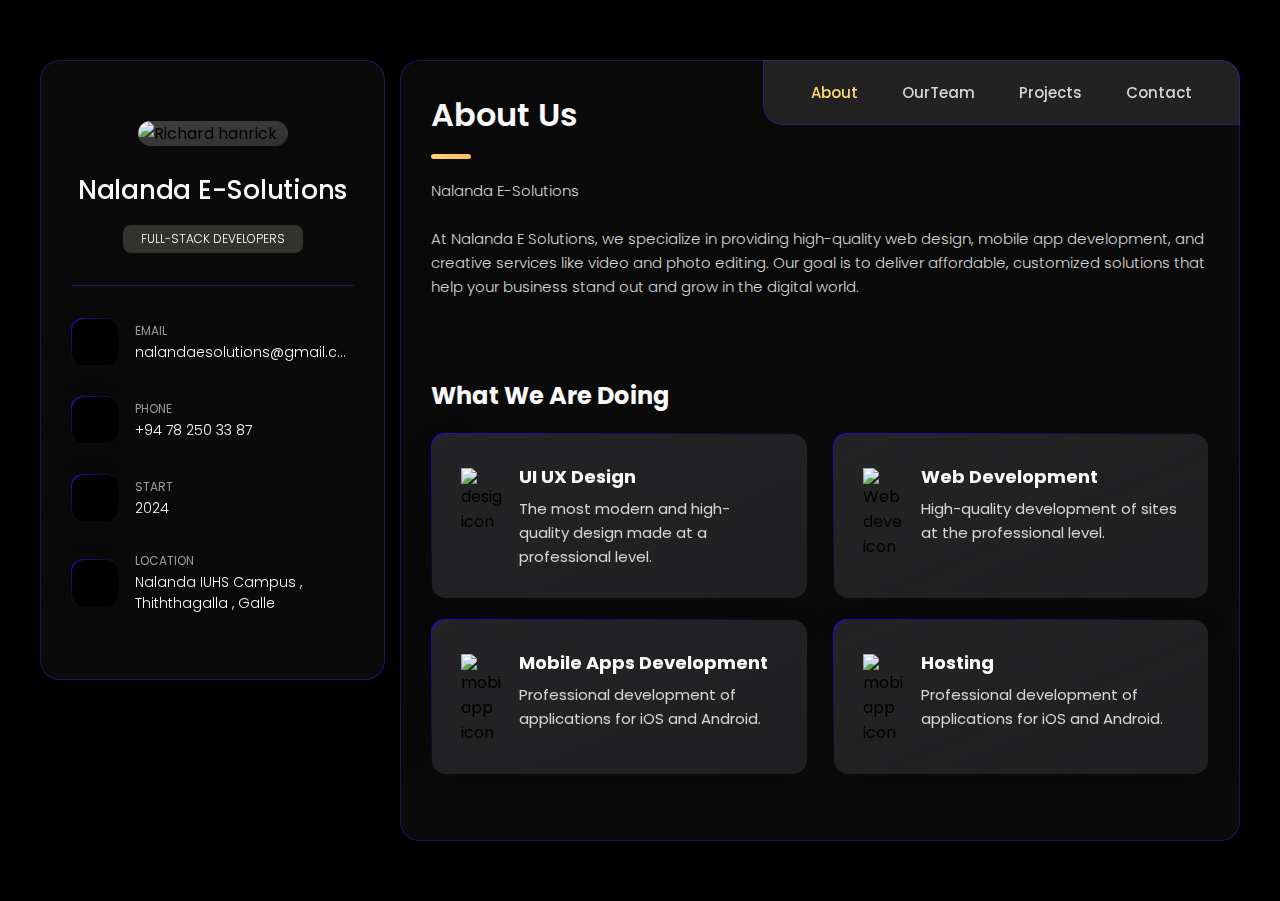
==== commit 3371112a: "update" ====
--- a/index.html
+++ b/index.html
@@ -102,7 +102,7 @@
               </div>
 
               <div class="contact-info">
-                <p class="contact-title">Start </p>
+                <p class="contact-title">Start</p>
 
                 <time datetime="2024">2024</time>
               </div>
@@ -116,7 +116,7 @@
               <div class="contact-info">
                 <p class="contact-title">Location</p>
 
-                <address>Nalanda IUHS Campus , Thiththagalla , Galle </address>
+                <address>Nalanda IUHS Campus , Thiththagalla , Galle</address>
               </div>
             </li>
           </ul>
@@ -159,13 +159,12 @@
             <li class="navbar-item">
               <button class="navbar-link active" data-nav-link>About</button>
             </li>
-
             <li class="navbar-item">
-              <button class="navbar-link" data-nav-link>Resume</button>
-            </li>
-
+              <button class="navbar-link" data-nav-link>OurTeam</button>
+            </li>
+            
             <li class="navbar-item">
-              <button class="navbar-link" data-nav-link>Portfolio</button>
+              <button class="navbar-link" data-nav-link>Projects</button>
             </li>
 
             <!-- <li class="navbar-item">
@@ -184,7 +183,7 @@
 
         <article class="about active" data-page="about">
           <header>
-            <h2 class="h2 article-title">About Us </h2>
+            <h2 class="h2 article-title">About Us</h2>
           </header>
 
           <section class="about-text">
@@ -205,7 +204,7 @@
         -->
 
           <section class="service">
-            <h3 class="h3 service-title">What we are  doing</h3>
+            <h3 class="h3 service-title">What we are doing</h3>
 
             <ul class="service-list">
               <li class="service-item">
@@ -219,7 +218,7 @@
                 </div>
 
                 <div class="service-content-box">
-                  <h4 class="h4 service-item-title">UI UX  design</h4>
+                  <h4 class="h4 service-item-title">UI UX design</h4>
 
                   <p class="service-item-text">
                     The most modern and high-quality design made at a
@@ -274,7 +273,7 @@
                 </div>
 
                 <div class="service-content-box">
-                  <h4 class="h4 service-item-title">Hosting </h4>
+                  <h4 class="h4 service-item-title">Hosting</h4>
 
                   <p class="service-item-text">
                     Professional development of applications for iOS and
@@ -451,172 +450,19 @@
         - #RESUME
       -->
 
-        <article class="resume" data-page="resume">
+        <article class="OurTeam resume" data-page="ourteam">
           <header>
-            <h2 class="h2 article-title">Resume</h2>
+            <h2 class="h2 article-title">Our Team</h2>
           </header>
-
-          <section class="timeline">
-            <div class="title-wrapper">
-              <div class="icon-box">
-                <ion-icon name="book-outline"></ion-icon>
-              </div>
-
-              <h3 class="h3">Education</h3>
-            </div>
-
-            <ol class="timeline-list">
-              <li class="timeline-item">
-                <h4 class="h4 timeline-item-title">
-                  DIPLOMA IN COMPUTER SCIENCE
-                </h4>
-
-                <span>2022 — 2024</span>
-
-                <p class="timeline-text">
-                  INSTITUTE OF UNIVERSAL HIGHER STUDIES
-                </p>
-              </li>
-
-              <li class="timeline-item">
-                <h4 class="h4 timeline-item-title">CERTIFIED DEVELOPER</h4>
-
-                <span>2023 — 2024</span>
-
-                <p class="timeline-text">
-                  INSTITUTE OF COMPUTER ENGINEERING TECHNOLOGY
-                </p>
-              </li>
-
-              <li class="timeline-item">
-                <h4 class="h4 timeline-item-title">MATH STREAM</h4>
-
-                <span>2017 — 2019</span>
-
-                <p class="timeline-text">VIJAYABA NATIONAL COLLEGE</p>
-              </li>
-            </ol>
-          </section>
-
-          <section class="timeline">
-            <div class="title-wrapper">
-              <div class="icon-box">
-                <ion-icon name="book-outline"></ion-icon>
-              </div>
-
-              <h3 class="h3">EXTRA CURICULAR ACTIVITIES</h3>
-            </div>
-
-            <ol class="timeline-list">
-              <li class="timeline-item">
-                <h4 class="h4 timeline-item-title">Media Team Member</h4>
-
-                <span>2023 — Present</span>
-
-                <p class="timeline-text">
-                  Collaborated with a team to promote events and initiatives,
-                  utilizing various media platforms to enhance outreach.
-                </p>
-              </li>
-
-              <li class="timeline-item">
-                <h4 class="h4 timeline-item-title">
-                  Plant Protection Organization Team Member
-                </h4>
-
-                <span>2023 — Present</span>
-
-                <p class="timeline-text">
-                  Worked on initiatives related to environmental conservation,
-                  contributing to awareness and action on plant protection
-                </p>
-              </li>
-
-              <li class="timeline-item">
-                <h4 class="h4 timeline-item-title">
-                  Organizer for Earth Summit at BMICH
-                </h4>
-
-                <span>2024</span>
-
-                <p class="timeline-text">
-                  Played a key role in organizing the Earth Summit, coordinating
-                  team members and managing logistics for a successful event.
-                </p>
-              </li>
-            </ol>
-          </section>
-
-          <section class="skill">
-            <h3 class="h3 skills-title">TECHNICAL SKILL</h3>
-
-            <ul class="skills-list content-card">
-              <h4 class="h5">Programming Languages</h4>
-              <br />
-              <li class="skills-item">
-                <div class="title-wrapper">
-                  <h5 class="h5">Java</h5>
-                  <data value="80">80%</data>
-                </div>
-
-                <div class="skill-progress-bg">
-                  <div class="skill-progress-fill" style="width: 80%"></div>
-                </div>
-              </li>
-
-              <li class="skills-item">
-                <div class="title-wrapper">
-                  <h5 class="h5">JavaScript</h5>
-                  <data value="85">85%</data>
-                </div>
-
-                <div class="skill-progress-bg">
-                  <div class="skill-progress-fill" style="width: 85%"></div>
-                </div>
-              </li>
-
-              <li class="skills-item">
-                <div class="title-wrapper">
-                  <h5 class="h5">PHP</h5>
-                  <data value="70">70%</data>
-                </div>
-
-                <div class="skill-progress-bg">
-                  <div class="skill-progress-fill" style="width: 70%"></div>
-                </div>
-              </li>
-
-              <li class="skills-item">
-                <div class="title-wrapper">
-                  <h5 class="h5">Python</h5>
-                  <data value="70">70%</data>
-                </div>
-
-                <div class="skill-progress-bg">
-                  <div class="skill-progress-fill" style="width: 70%"></div>
-                </div>
-              </li>
-              <li class="skills-item">
-                <div class="title-wrapper">
-                  <h5 class="h5">TypeScript</h5>
-                  <data value="75">75%</data>
-                </div>
-
-                <div class="skill-progress-bg">
-                  <div class="skill-progress-fill" style="width: 75%"></div>
-                </div>
-              </li>
-            </ul>
-          </section>
         </article>
 
         <!--
         - #PORTFOLIO
       -->
 
-        <article class="portfolio" data-page="portfolio">
+        <article class="Projects" data-page="projects">
           <header>
-            <h2 class="h2 article-title">Portfolio</h2>
+            <h2 class="h2 article-title">Projects</h2>
           </header>
 
           <section class="projects">
--- a/assets/css/style.css
+++ b/assets/css/style.css
@@ -1337,9 +1337,9 @@
 
   .sidebar-info { gap: 25px; }
 
-  .avatar-box { border-radius: 30px; }
-
-  .avatar-box img { width: 120px; }
+  .avatar-box { border-radius: 80px; }
+
+  .avatar-box img { width: 120px;border-radius: 16px; }
 
   .info-content .name { margin-bottom: 15px; }
 
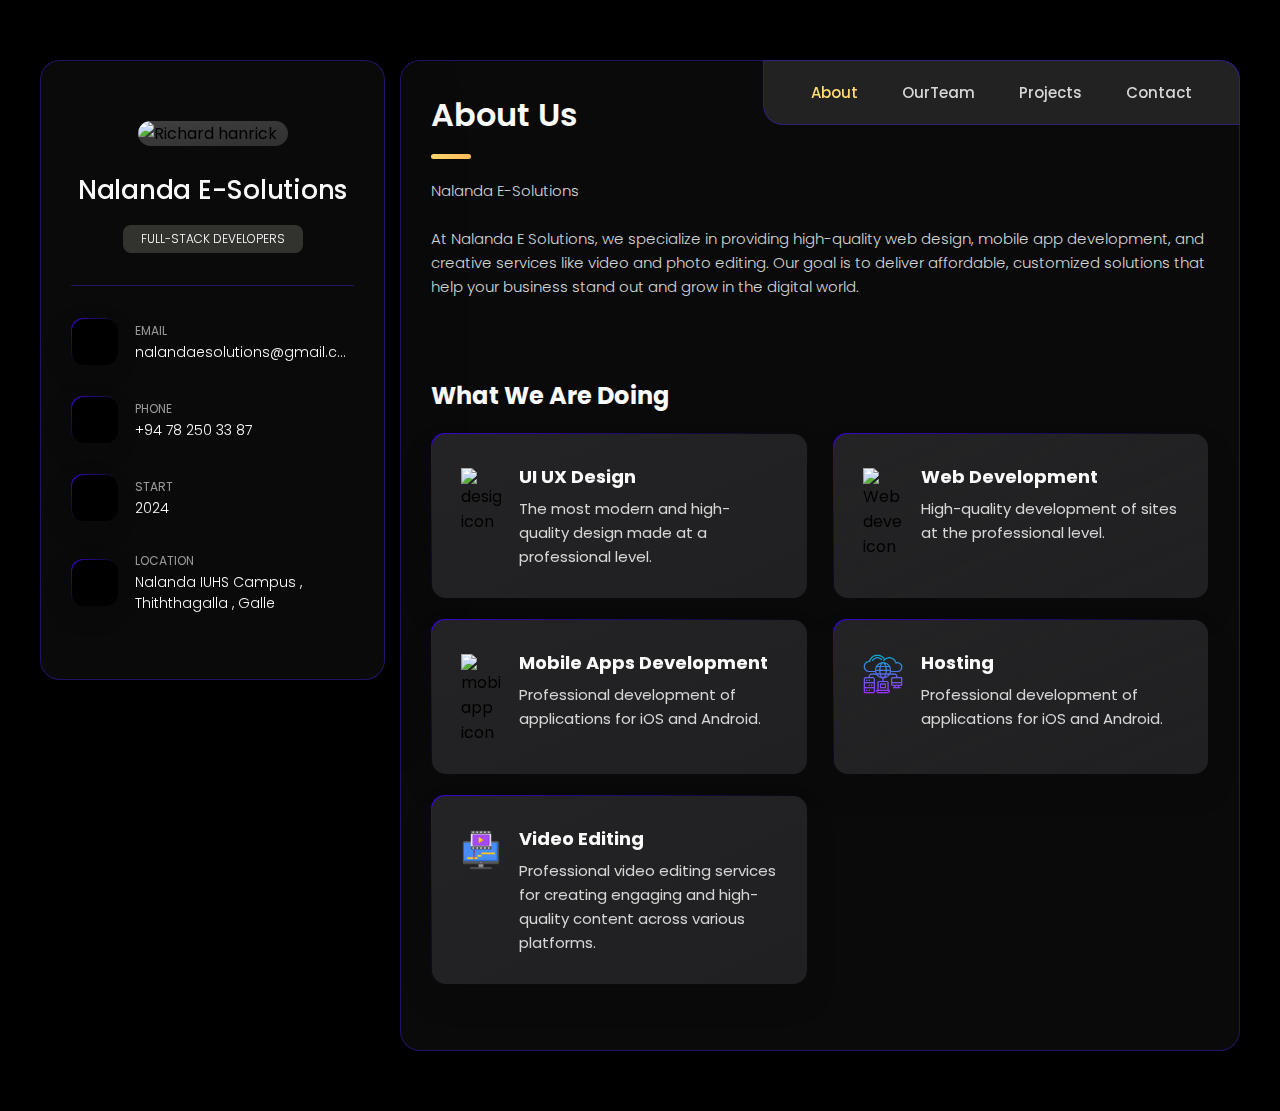
==== commit e215a29a: "update" ====
--- a/index.html
+++ b/index.html
@@ -162,7 +162,7 @@
             <li class="navbar-item">
               <button class="navbar-link" data-nav-link>OurTeam</button>
             </li>
-            
+
             <li class="navbar-item">
               <button class="navbar-link" data-nav-link>Projects</button>
             </li>
@@ -266,7 +266,7 @@
               <li class="service-item">
                 <div class="service-icon-box">
                   <img
-                    src="./assets/images/icon-app.svg"
+                    src="./assets/images/hosting.png"
                     alt="mobile app icon"
                     width="40"
                   />
@@ -278,6 +278,24 @@
                   <p class="service-item-text">
                     Professional development of applications for iOS and
                     Android.
+                  </p>
+                </div>
+              </li>
+              <li class="service-item">
+                <div class="service-icon-box">
+                  <img
+                    src="./assets/images/videoedit.png"
+                    alt="mobile app icon"
+                    width="40"
+                  />
+                </div>
+
+                <div class="service-content-box">
+                  <h4 class="h4 service-item-title">Video Editing</h4>
+
+                  <p class="service-item-text">
+                    Professional video editing services for creating engaging
+                    and high-quality content across various platforms.
                   </p>
                 </div>
               </li>
@@ -454,6 +472,67 @@
           <header>
             <h2 class="h2 article-title">Our Team</h2>
           </header>
+          <!-- HTML code -->
+          <div class="profile-container">
+            <div class="profile-card">
+              <div class="profile-image">
+                <img src="./assets/images/myphoto.jpg" alt="Profile Image" />
+              </div>
+              <div class="profile-info">
+                <h2 class="profile-name">Supun B Herath</h2>
+                <p class="profile-role">Project Manager</p>
+              </div>
+            </div>
+
+            <div class="profile-card">
+              <div class="profile-image">
+                <img src="./assets//images/dhammika.png" alt="Profile Image" />
+              </div>
+              <div class="profile-info">
+                <h2 class="profile-name">Dhammika Prasad</h2>
+                <p class="profile-role">Full-Stack Developer</p>
+              </div>
+            </div>
+
+            <div class="profile-card">
+              <div class="profile-image">
+                <img src="./assets//images/girl.png" alt="Profile Image" />
+              </div>
+              <div class="profile-info">
+                <h2 class="profile-name">Theshani Nethmini</h2>
+                <p class="profile-role">UI Designer</p>
+              </div>
+            </div>
+            <div class="profile-card">
+              <div class="profile-image">
+                <img src="./assets//images/girl.png" alt="Profile Image" />
+              </div>
+              <div class="profile-info">
+                <h2 class="profile-name">Chathuri Nimesha</h2>
+                <p class="profile-role">Developer</p>
+              </div>
+            </div>
+
+            <div class="profile-card">
+              <div class="profile-image">
+                <img src="./assets//images/young-man.png" alt="Profile Image" />
+              </div>
+              <div class="profile-info">
+                <h2 class="profile-name">Sasitha Himansa</h2>
+                <p class="profile-role">Developer</p>
+              </div>
+            </div>
+
+            <div class="profile-card">
+              <div class="profile-image">
+                <img src="./assets//images/young-man.png" alt="Profile Image" />
+              </div>
+              <div class="profile-info">
+                <h2 class="profile-name">Sandeepa Dulshan</h2>
+                <p class="profile-role">UI Designer</p>
+              </div>
+            </div>
+          </div>
         </article>
 
         <!--
@@ -846,14 +925,34 @@
             <h2 class="h2 article-title">Contact</h2>
           </header>
 
-          <section class="mapbox" data-mapbox>
-            <figure>
+          <section class="mapbox" data-mapbox style="position: relative">
+            <figure style="position: relative">
               <iframe
-                src="https://www.google.com/maps/embed?pb=!1m14!1m12!1m3!1d5378.830912093025!2d80.25380447768086!3d7.818722726286069!2m3!1f0!2f0!3f0!3m2!1i1024!2i768!4f13.1!5e0!3m2!1sen!2slk!4v1727496369549!5m2!1sen!2slk"
+                src="https://www.google.com/maps/embed?pb=!1m18!1m12!1m3!1d3967.800675906413!2d80.34697527474883!3d6.022078593963314!2m3!1f0!2f0!3f0!3m2!1i1024!2i768!4f13.1!3m3!1m2!1s0x3ae16d556588a4f7%3A0x2a4dac22ab7501b0!2sIUHS%20Campus!5e0!3m2!1sen!2slk!4v1727903560131!5m2!1sen!2slk"
                 width="400"
                 height="300"
                 loading="lazy"
+                style="
+                  border: 0;
+                  width: 100%;
+                  height: 100%;
+                  position: absolute;
+                  top: 0;
+                  left: 0;
+                "
               ></iframe>
+              <div
+                style="
+                  position: absolute;
+                  top: 50%;
+                  left: 50%;
+                  transform: translate(-50%, -50%);
+                  background-color: white;
+                  padding: 5px;
+                  border: 1px solid #ccc;
+                  border-radius: 5px;
+                "
+              ></div>
             </figure>
           </section>
 
--- a/assets/css/style.css
+++ b/assets/css/style.css
@@ -1879,4 +1879,99 @@
 
   .timeline-text { max-width: 700px; }
 
+}
+
+
+.profile-container {
+  display: flex;
+  justify-content: space-between;
+  flex-wrap: wrap;
+  gap: 20px;
+  padding: 20px;
+}
+.profile-container {
+  display: flex;
+  justify-content: space-between;
+  flex-wrap: wrap;
+  gap: 20px;
+  padding: 10px;
+}
+
+.profile-card {
+  flex: 1 1 calc(33.33% - 20px);
+  max-width: calc(33.33% - 20px);
+  position: relative;
+  background: var(--eerie-black-1);
+  padding: 20px;
+  border-radius: 14px;
+  box-shadow: var(--shadow-2);
+  z-index: 1;
+}
+
+.profile-card::before {
+  content: "";
+  position: absolute;
+  top: 0;
+  left: 0;
+  width: 100%;
+  height: 100%;
+  background: var(--border-gradient-onyx);
+  z-index: -1;
+  transition: all 0.3s ease;
+  transform: scaleX(0);
+  transform-origin: right;
+}
+
+.profile-card:hover::before {
+  transform: scaleX(1);
+  transform-origin: left;
+}
+
+.profile-card:hover {
+  /* transform: translateY(-10px); */
+}
+
+.profile-image img {
+  width: 150px;
+  height: 150px;
+  border-radius: 50%;
+  margin-top: 20px;
+  transition: all 0.3s ease;
+}
+
+.profile-card:hover .profile-image {
+  transform: rotate(360deg);
+  cursor: pointer;
+}
+
+.profile-info {
+  margin-top: 15px;
+  padding: 10px;
+  color: #fff;
+}
+
+.profile-name {
+  font-size: 22px;
+  font-weight: bold;
+  margin-bottom: 5px;
+}
+
+.profile-role {
+  font-size: 16px;
+  font-style: italic;
+  color: var(--orange-yellow-crayola);
+}
+
+@media (max-width: 768px) {
+  .profile-card {
+    flex: 1 1 calc(50% - 20px);
+    max-width: calc(50% - 20px);
+  }
+}
+
+@media (max-width: 480px) {
+  .profile-card {
+    flex: 1 1 100%;
+    max-width: 100%;
+  }
 }